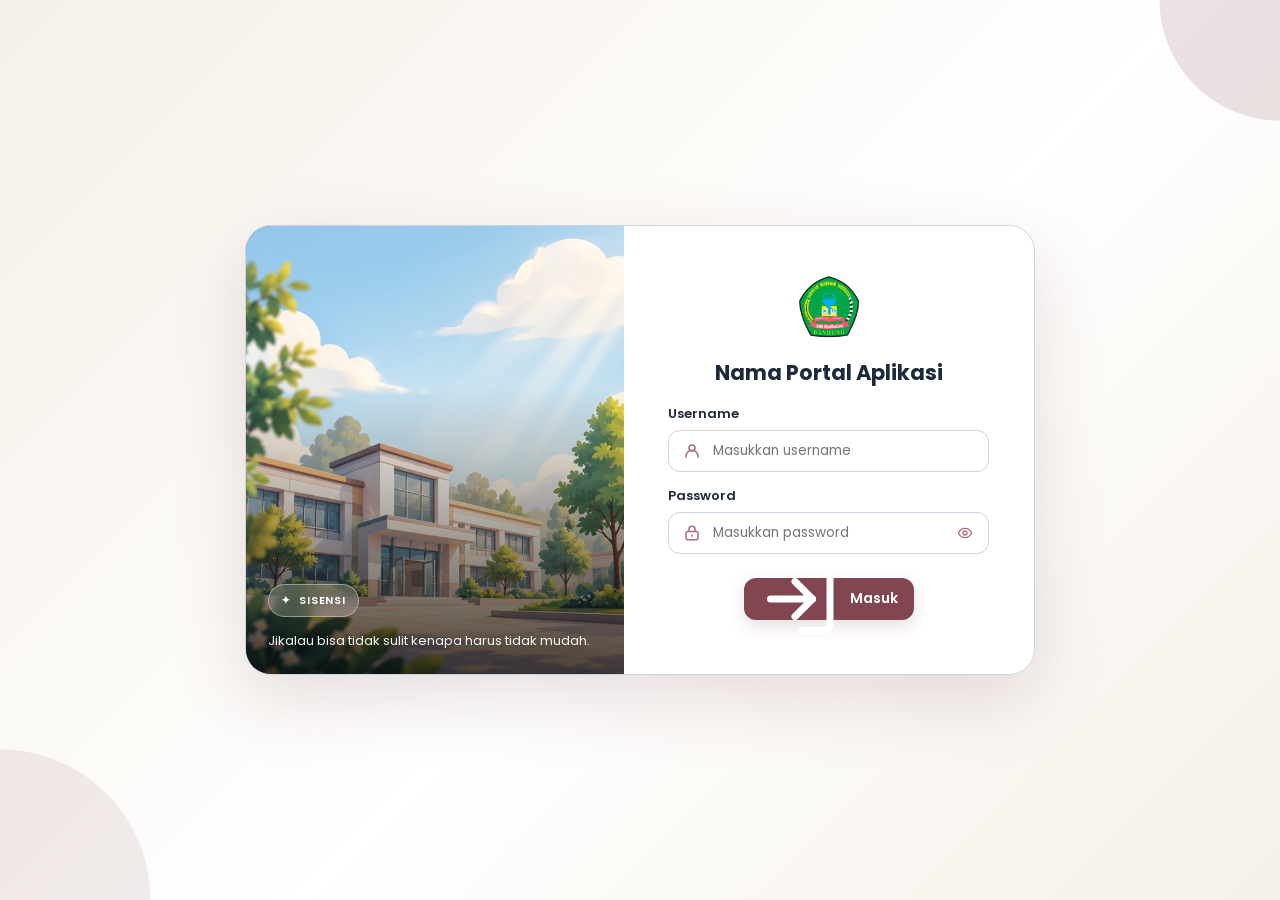
==== index.html @ f842b047 "Rapikan struktur root folder portal siswa" ====
<!DOCTYPE html>
<html lang="id">
<head>
  <meta charset="UTF-8">
  <meta name="viewport" content="width=device-width, initial-scale=1.0">
  <!-- TODO: Ganti judul portal sesuai aplikasi -->
  <title>Login - Nama Portal Aplikasi</title>

  <!-- ANTI-FLASH THEME SCRIPT (Sinkron otomatis dengan tema Portal Piket) -->
  <script>
    (function() {
      const savedTheme = localStorage.getItem("sisensi_active_theme") || "burgundy";
      document.documentElement.setAttribute("data-theme", savedTheme);
    })();
  </script>

  <!-- Fonts & Stylesheet -->
  <link rel="preconnect" href="https://fonts.googleapis.com">
  <link rel="preconnect" href="https://fonts.gstatic.com" crossorigin>
  <link href="https://fonts.googleapis.com/css2?family=Roboto:wght@400;500;700&family=Poppins:wght@400;500;600;700&display=swap" rel="stylesheet">
  <link rel="icon" type="image/png" href="./assets/logo_sekolah.png">
  <link rel="stylesheet" href="./css/style.css">
</head>
<body class="login-body">

  <!-- TOAST NOTIFIKASI (Identik dengan Portal Piket) -->
  <div id="appToast" role="alert" aria-live="assertive">
    <div class="toast-icon-bg" id="toastIconBg">✓</div>
    <div class="toast-content">
      <div class="toast-title" id="toastTitle">Notifikasi</div>
      <div class="toast-message" id="toastMessage">Pesan notifikasi...</div>
    </div>
    <button type="button" class="toast-close-btn" onclick="hideAppToast()">✕</button>
  </div>

  <!-- CARD UTAMA LOGIN -->
  <main class="container-login">
    <section class="login-visual" aria-label="Informasi sekolah">
      <div class="visual-copy">
        <div class="visual-eyebrow">
          <span aria-hidden="true">✦</span> SISENSI
        </div>
        <p>Jikalau bisa tidak sulit kenapa harus tidak mudah.</p>
      </div>
    </section>

    <section class="login-content" aria-labelledby="loginTitle">
      <header class="login-title-row" aria-labelledby="loginTitle">
        <img src="./assets/logo_sekolah.png" class="logo" alt="Logo sekolah">
        <div class="login-heading">
          <!-- TODO: Ganti judul header login -->
          <h2 id="loginTitle">Nama Portal Aplikasi</h2>
        </div>
      </header>

      <form class="login-form" id="loginForm" onsubmit="event.preventDefault(); login();">
        <div class="login-field">
          <label for="usernameInput">Username</label>
          <div class="login-input-wrap">
            <svg class="field-icon" viewBox="0 0 24 24" fill="none" stroke="currentColor" stroke-width="2" aria-hidden="true">
              <circle cx="12" cy="8" r="4"></circle>
              <path d="M4 21v-2a8 8 0 0 1 16 0v2"></path>
            </svg>
            <input type="text" id="usernameInput" class="login-input" placeholder="Masukkan username" autocomplete="username" required>
          </div>
        </div>

        <div class="login-field">
          <label for="passwordInput">Password</label>
          <div class="login-input-wrap">
            <svg class="field-icon" viewBox="0 0 24 24" fill="none" stroke="currentColor" stroke-width="2" aria-hidden="true">
              <rect x="4" y="10" width="16" height="11" rx="2"></rect>
              <path d="M8 10V7a4 4 0 0 1 8 0v3"></path>
              <path d="M12 14v3"></path>
            </svg>
            <input type="password" id="passwordInput" class="login-input" placeholder="Masukkan password" autocomplete="current-password" required>
            <button class="password-toggle" type="button" id="togglePassword" aria-label="Tampilkan password" title="Tampilkan password" aria-pressed="false">
              <svg id="passwordEyeIcon" viewBox="0 0 24 24" fill="none" stroke="currentColor" stroke-width="2" stroke-linecap="round" stroke-linejoin="round" aria-hidden="true">
                <path d="M2 12s3.5-7 10-7 10 7 10 7-3.5 7-10 7S2 12 2 12Z"></path>
                <circle cx="12" cy="12" r="3"></circle>
              </svg>
            </button>
          </div>
        </div>

        <button type="submit" class="login-btn">
          <svg viewBox="0 0 24 24" fill="none" stroke="currentColor" stroke-width="2" stroke-linecap="round" stroke-linejoin="round" aria-hidden="true">
            <path d="M10 17l5-5-5-5"></path>
            <path d="M15 12H3"></path>
            <path d="M12 3h6a2 2 0 0 1 2 2v14a2 2 0 0 1-2 2h-6"></path>
          </svg>
          Masuk
        </button>
      </form>

      <div class="error-msg" id="errorMsg" role="alert" aria-live="polite"></div>
    </section>
  </main>

  <!-- LOADING OVERLAY MODERN MINIMALIS (DOTS ENGINE) -->
  <div id="loadingOverlay">
    <div>
      <div class="dots">
        <span></span>
        <span></span>
        <span></span>
      </div>
      <div id="loadingText">Memuat...</div>
    </div>
  </div>

  <script src="./js/auth.js"></script>
</body>
</html>
---- css/style.css ----
/* ==========================================================================
   1. COLOR PALETTE ENGINE & CSS VARIABLES (SUPPORT ZERO-FLASH)
   ========================================================================== */
:root,
html[data-theme="burgundy"],
body[data-theme="burgundy"] {
  --theme-glow-rgb: 130, 70, 83;
  --theme-glow: rgba(var(--theme-glow-rgb), 0.18);
  --primary: #824653;
  --primary-hover: #6F3945;
  --primary-soft: #A66F7A;
  --bg-page: #F5F0E7;
  --text-dark: #1e293b;
  --border-light: #cbd5e1;
}

html[data-theme="green"],
body[data-theme="green"] {
  --theme-glow-rgb: 16, 185, 129;
  --primary: #059669;
  --primary-hover: #047857;
  --primary-soft: #34d399;
  --bg-page: #f0fdf4;
}

html[data-theme="blue"],
body[data-theme="blue"] {
  --theme-glow-rgb: 37, 99, 235;
  --primary: #2563eb;
  --primary-hover: #1d4ed8;
  --primary-soft: #60a5fa;
  --bg-page: #eff6ff;
}

html[data-theme="orange"],
body[data-theme="orange"] {
  --theme-glow-rgb: 234, 88, 12;
  --primary: #ea580c;
  --primary-hover: #c2410c;
  --primary-soft: #fb923c;
  --bg-page: #fff7ed;
}

html[data-theme="purple"],
body[data-theme="purple"] {
  --theme-glow-rgb: 147, 51, 234;
  --primary: #9333ea;
  --primary-hover: #7e22ce;
  --primary-soft: #c084fc;
  --bg-page: #faf5ff;
}

html[data-theme="gold"],
body[data-theme="gold"] {
  --theme-glow-rgb: 217, 119, 6;
  --primary: #d97706;
  --primary-hover: #b45309;
  --primary-soft: #fbbf24;
  --bg-page: #fffbeb;
}

html[data-theme="black"],
body[data-theme="black"] {
  --theme-glow-rgb: 30, 41, 59;
  --primary: #0f172a;
  --primary-hover: #1e293b;
  --primary-soft: #475569;
  --bg-page: #f8fafc;
}

html[data-theme="white"],
body[data-theme="white"] {
  --theme-glow-rgb: 100, 116, 139;
  --primary: #475569;
  --primary-hover: #334155;
  --primary-soft: #94a3b8;
  --bg-page: #f1f5f9;
}

/* Base resets */
html, body {
  height: 100%;
  margin: 0;
  padding: 0;
  font-family: 'Roboto', sans-serif;
  -webkit-text-size-adjust: 100%;
}

h2, h3 {
  color: var(--text-dark);
  font-weight: 600;
  margin-top: 0;
}

body.dashboard-body {
  background: var(--bg-page) !important;
  padding: 0 30px 20px !important;
  color: var(--text-dark);
  display: flex;
  flex-direction: column;
  align-items: center;
  min-height: 100vh;
  box-sizing: border-box;
  transition: background 0.3s ease;
}

main {
  flex: 1;
  width: 100%;
  max-width: 1400px;
  margin: 0 auto;
}

/* ==========================================================================
   2. TOP HEADER BANNER MODERN & CLEAN
   ========================================================================== */
#topHeaderBanner {
  width: 100%;
  max-width: 1400px;
  background: var(--primary) !important;
  border-radius: 0 0 16px 16px !important;
  padding: 14px 30px !important;
  display: flex !important;
  justify-content: space-between !important;
  align-items: center !important;
  box-shadow: 0 8px 20px var(--theme-glow) !important;
  border-top: none !important;
  border-bottom: 4px solid #ffffff !important;
  border-left: 4px solid #ffffff !important;
  border-right: 4px solid #ffffff !important;
  margin-top: 0 !important;
  margin-bottom: 20px !important;
  box-sizing: border-box;
  position: relative;
  z-index: 999;
  transition: background 0.3s ease, box-shadow 0.3s ease;
}

.header-brand-group {
  display: flex;
  align-items: center;
  gap: 16px;
}

.brand-logo-circle {
  width: 48px;
  height: 48px;
  border-radius: 50%;
  background: #ffffff;
  display: flex;
  align-items: center;
  justify-content: center;
  box-shadow: 0 2px 8px rgba(0, 0, 0, 0.12);
  flex-shrink: 0;
  overflow: hidden;
}

.header-logo-img {
  width: 40px;
  height: 40px;
  object-fit: contain;
  opacity: 0;
  transition: opacity 0.3s ease;
}

.header-logo-img.is-loaded {
  opacity: 1 !important;
}

.brand-text-stack {
  display: flex;
  flex-direction: column;
  gap: 2px;
}

.brand-main-title {
  margin: 0 !important;
  font-size: 17px !important;
  font-weight: 700 !important;
  color: #ffffff !important;
  line-height: 1.2;
}

.brand-sub-title {
  font-size: 12.5px !important;
  font-weight: 500 !important;
  color: rgba(255, 255, 255, 0.8) !important;
  line-height: 1.2;
}

.header-user-controls {
  display: flex;
  align-items: center;
  gap: 12px;
}

.header-icon-btn {
  width: 40px !important;
  height: 40px !important;
  padding: 0 !important;
  border-radius: 50% !important;
  background: #ffffff !important;
  border: none !important;
  cursor: pointer;
  display: inline-flex !important;
  align-items: center !important;
  justify-content: center !important;
  box-shadow: 0 2px 8px rgba(0, 0, 0, 0.1) !important;
  color: var(--primary) !important;
  transition: transform 0.2s cubic-bezier(0.175, 0.885, 0.32, 1.275), background 0.2s ease !important;
  flex-shrink: 0;
}

.header-icon-btn:hover {
  transform: scale(1.08) translateZ(0) !important;
  background: #ffffff !important;
}

.header-icon-btn svg {
  width: 20px;
  height: 20px;
  display: block;
  flex-shrink: 0;
  pointer-events: none;
}

/* ==========================================================================
   3. THEME POPOVER & PROFILE DROPDOWN
   ========================================================================== */
.theme-picker-wrapper,
.user-profile-wrapper {
  position: relative;
}

.theme-popover,
.profile-popover {
  position: absolute;
  top: calc(100% + 10px);
  right: 0;
  background: #ffffff;
  border-radius: 14px;
  box-shadow: 0 10px 30px rgba(0, 0, 0, 0.15);
  border: 1px solid var(--border-light);
  padding: 14px;
  display: none;
  z-index: 1000;
  box-sizing: border-box;
  animation: popoverFadeIn 0.2s ease;
}

@keyframes popoverFadeIn {
  from { opacity: 0; transform: translateY(-6px); }
  to { opacity: 1; transform: translateY(0); }
}

.theme-popover.is-open,
.profile-popover.is-open {
  display: block;
}

.theme-popover-header {
  font-size: 12px;
  font-weight: 700;
  color: var(--text-dark);
  margin-bottom: 10px;
  text-align: center;
}

.theme-color-grid {
  display: grid;
  grid-template-columns: repeat(4, 1fr);
  gap: 10px;
  width: 150px;
}

.color-swatch {
  width: 28px !important;
  height: 28px !important;
  border-radius: 50% !important;
  border: 2px solid #ffffff !important;
  cursor: pointer;
  box-shadow: 0 2px 5px rgba(0, 0, 0, 0.15);
  transition: transform 0.2s ease, box-shadow 0.2s ease;
  padding: 0 !important;
}

.color-swatch:hover { transform: scale(1.15) !important; }
.color-swatch.active { box-shadow: 0 0 0 2.5px var(--primary) !important; }

.burgundyswatch { background: #824653 !important; }
.greenswatch { background: #059669 !important; }
.blueswatch { background: #2563eb !important; }
.orangeswatch { background: #ea580c !important; }
.purpleswatch { background: #9333ea !important; }
.goldswatch { background: #d97706 !important; }
.blackswatch { background: #0f172a !important; }
.whiteswatch { background: #94a3b8 !important; }

.profile-popover {
  width: 240px;
  padding: 14px;
}

.profile-popover-header {
  display: flex;
  align-items: center;
  justify-content: space-between;
  gap: 12px;
}

.profile-info-text {
  display: flex;
  flex-direction: column;
  gap: 2px;
  min-width: 0;
  flex: 1;
}

.profile-name {
  font-size: 13.5px;
  font-weight: 700;
  color: var(--text-dark);
  white-space: nowrap;
  overflow: hidden;
  text-overflow: ellipsis;
  line-height: 1.2;
}

.profile-role {
  font-size: 11.5px;
  font-weight: 500;
  color: var(--primary-soft);
  white-space: nowrap;
  overflow: hidden;
  text-overflow: ellipsis;
  line-height: 1.2;
}

.profile-action-btn.btn-logout {
  width: 36px !important;
  height: 36px !important;
  min-width: 36px !important;
  padding: 0 !important;
  border-radius: 10px !important;
  background: #fef2f2 !important;
  color: #dc2626 !important;
  border: 1px solid #fecaca !important;
  cursor: pointer;
  display: inline-flex !important;
  align-items: center !important;
  justify-content: center !important;
  flex-shrink: 0;
  transition: all 0.2s ease !important;
}

.profile-action-btn.btn-logout:hover {
  background: #dc2626 !important;
  color: #ffffff !important;
  border-color: #dc2626 !important;
  transform: scale(1.05) !important;
}

.profile-action-btn.btn-logout svg {
  width: 17px;
  height: 17px;
  stroke: currentColor;
}

.profile-popover-divider {
  height: 1px;
  background: #e2e8f0;
  margin: 12px 0 10px;
}

.profile-clear-cache-item {
  width: 100% !important;
  height: 36px !important;
  padding: 0 12px !important;
  border-radius: 9px !important;
  background: #fffbeb !important;
  color: #d97706 !important;
  border: 1px solid #fde68a !important;
  font-size: 12px !important;
  font-weight: 600 !important;
  cursor: pointer;
  display: flex !important;
  align-items: center !important;
  justify-content: flex-start !important;
  gap: 8px !important;
  transition: all 0.2s ease !important;
}

.profile-clear-cache-item:hover {
  background: #d97706 !important;
  color: #ffffff !important;
  border-color: #d97706 !important;
}

.profile-clear-cache-item svg.warning-icon {
  width: 15px;
  height: 15px;
  stroke: currentColor;
  flex-shrink: 0;
}

/* ==========================================================================
   4. FORM INPUTS, CARDS & BUTTONS
   ========================================================================== */
.card {
  background: #ffffff;
  border-radius: 14px;
  padding: 24px;
  border: 1px solid var(--border-light);
  box-shadow: 0 8px 24px var(--theme-glow);
  margin-bottom: 20px;
}

select, input[type="date"], input[type="text"] {
  padding: 0 14px;
  height: 38px;
  border-radius: 12px;
  border: 1px solid var(--border-light);
  font-size: 13px;
  font-family: 'Roboto', sans-serif;
  background: #ffffff;
  color: var(--text-dark);
  outline: none;
  box-sizing: border-box;
  transition: all 0.2s ease;
}

select:focus, input[type="date"]:focus, input[type="text"]:focus {
  border-color: var(--primary);
  box-shadow: 0 0 0 2px var(--theme-glow);
}

button {
  background-color: var(--primary);
  color: #ffffff !important;
  padding: 8px 16px;
  border-radius: 8px;
  border: none;
  cursor: pointer;
  font-size: 13px;
  font-weight: 500;
  font-family: 'Roboto', sans-serif;
  display: inline-flex;
  align-items: center;
  justify-content: center;
  gap: 6px;
  height: 38px;
  box-sizing: border-box;
  transition: background-color 0.2s ease, transform 0.2s ease;
}

button:hover:not(:disabled) {
  background-color: var(--primary-hover);
  transform: translateY(-1px);
}

button:disabled {
  opacity: 0.5;
  cursor: not-allowed;
}

.btn-cancel { background: #475569 !important; }
.btn-confirm { background: #0f766e !important; }
.btn-slate { background: #64748b !important; }
.btn-danger { background: #ef4444 !important; }
.text-danger { color: #ef4444 !important; }
.text-center-cell { text-align: center !important; }

/* ==========================================================================
   5. FILTERS & COUNTER BOX
   ========================================================================== */
.filter-wrapper {
  display: grid;
  grid-template-columns: minmax(0, 1fr) auto;
  align-items: center;
  gap: 14px;
  width: 100%;
  box-sizing: border-box;
  margin-bottom: 20px;
  padding: 12px 14px;
  background: #f1f5f9;
  border: 1px solid var(--border-light);
  border-radius: 14px;
}

.filter-group {
  display: grid;
  grid-template-columns: 180px 240px;
  align-items: end;
  gap: 10px;
  width: max-content;
  max-width: 100%;
  min-width: 0;
}

.filter-item {
  display: flex;
  flex-direction: column;
  gap: 5px;
  min-width: 0;
  font-size: 11.5px;
  font-weight: 600;
  color: var(--primary);
}

.filter-item .custom-dropdown,
.filter-item .filter-input-text {
  width: 100% !important;
  min-width: 0 !important;
}

.statistik-wrapper {
  display: flex;
  align-items: stretch;
  justify-content: flex-end;
  gap: 6px;
}

.stat-box-wrapper {
  position: relative;
  display: flex;
  flex: 0 0 84px;
  width: 84px;
}

.jumlah-data-box {
  display: flex;
  flex-direction: column;
  align-items: center;
  justify-content: center;
  width: 100%;
  min-height: 76px;
  box-sizing: border-box;
  padding: 6px 4px;
  background: #ffffff;
  border: 1px solid var(--border-light);
  border-radius: 10px;
  text-align: center;
}

.jumlah-data-box label {
  display: flex;
  align-items: center;
  justify-content: center;
  min-height: 22px;
  margin-bottom: 3px;
  font-size: 9.5px;
  line-height: 1.15;
  font-weight: 700;
  color: var(--primary);
}

.jumlah-data-box span {
  font-size: 16.5px;
  line-height: 1.2;
  font-weight: 800;
  color: var(--primary-soft);
}

/* ==========================================================================
   6. TABLE, STATUS CHIPS & PAGINATION
   ========================================================================== */
.table-header {
  display: flex;
  justify-content: space-between;
  align-items: center;
  margin-bottom: 16px;
  flex-wrap: wrap;
  gap: 10px;
}

.left-action {
  display: flex;
  gap: 8px;
  flex-wrap: wrap;
  align-items: center;
}

.table-responsive {
  width: 100%;
  border: 1px solid var(--border-light);
  border-radius: 12px;
  margin-top: 15px;
  background: #ffffff;
  overflow: visible !important;
  box-sizing: border-box;
}

table {
  width: 100%;
  border-collapse: separate;
  border-spacing: 0;
  font-size: 13px;
}

th {
  background: #f1f5f9 !important;
  color: #334155 !important;
  font-size: 12px;
  font-weight: 600;
  padding: 12px 10px;
  border-bottom: 2px solid var(--border-light) !important;
}

th:first-child { border-top-left-radius: 11px; }
th:last-child { border-top-right-radius: 11px; }

#tbodyData td {
  height: 48px !important;
  padding: 6px 10px !important;
  border-bottom: 1px solid #e2e8f0 !important;
  text-align: center;
  vertical-align: middle;
  font-size: 13px !important;
  font-weight: 500 !important;
  color: var(--text-dark) !important;
  box-sizing: border-box !important;
}

tr:nth-child(even) td { background-color: #f8fafc; }
#tbodyData tr:last-child td:first-child { border-bottom-left-radius: 11px; }
#tbodyData tr:last-child td:last-child { border-bottom-right-radius: 11px; }

.status-badge-btn {
  display: inline-flex;
  align-items: center;
  justify-content: center;
  gap: 6px;
  height: 30px;
  white-space: nowrap;
  padding: 0 12px;
  border-radius: 10px;
  font-size: 12px;
  font-weight: 600;
}

.status-hadir { background: #dcfce7; color: #15803d; border: 1px solid #bbf7d0; }
.status-terlambat { background: #fef9c3; color: #854d0e; border: 1px solid #fef08a; }
.status-alpa { background: #fecaca; color: #991b1b; border: 1px solid #fca5a5; }
.status-sakit { background: #e0f2fe; color: #0369a1; border: 1px solid #bae6fd; }
.status-izin { background: #f1f5f9; color: #475569; border: 1px solid #cbd5e1; }

.table-footer {
  display: flex;
  justify-content: center;
  align-items: center;
  width: 100%;
  padding: 16px 0 0;
  background: #ffffff;
}

#pagination {
  display: flex;
  justify-content: center;
  align-items: center;
  flex-wrap: wrap;
  gap: 4px;
}

#pagination button {
  background: #f1f5f9 !important;
  color: #334155 !important;
  border: 1px solid var(--border-light) !important;
  margin: 2px;
  padding: 6px 12px !important;
  border-radius: 8px !important;
  font-size: 13px !important;
  height: auto !important;
}

#pagination button.active {
  background: var(--primary) !important;
  color: #ffffff !important;
  font-weight: 600 !important;
}

/* ==========================================================================
   7. CUSTOM DROPDOWN & SEARCH CLEAR
   ========================================================================== */
.custom-dropdown {
  position: relative;
  width: 100%;
  min-width: 160px;
  height: 38px;
  border-radius: 12px;
  box-sizing: border-box;
  user-select: none;
  cursor: pointer;
  display: inline-flex;
  align-items: center;
  background: #ffffff;
  border: 1px solid var(--border-light);
}

.dropdown-selected {
  width: 100%;
  height: 100%;
  display: flex;
  align-items: center;
  justify-content: space-between;
  padding: 0 14px;
  border-radius: 12px;
  box-sizing: border-box;
  font-size: 13px;
  font-weight: 500;
  color: var(--text-dark);
}

.dropdown-selected svg {
  transition: transform 0.2s cubic-bezier(0.4, 0, 0.2, 1);
  flex-shrink: 0;
}

.custom-dropdown.open .dropdown-selected svg {
  transform: rotate(180deg);
}

.dropdown-menu {
  position: absolute;
  top: calc(100% + 4px);
  left: 0;
  width: 100%;
  max-height: 200px;
  background: #ffffff;
  border: 1px solid var(--border-light);
  border-radius: 12px;
  box-shadow: 0 8px 22px rgba(0, 0, 0, 0.14);
  display: none;
  z-index: 99999;
  overflow: hidden;
}

.custom-dropdown.open .dropdown-menu { display: block; }

.dropdown-menu-inner {
  width: 100%;
  max-height: 198px;
  overflow-y: auto;
  padding: 5px 0;
}

.dropdown-item {
  padding: 9px 14px;
  text-align: left;
  font-size: 12.5px;
  color: var(--text-dark);
  cursor: pointer;
}

.dropdown-item:hover {
  background: #f1f5f9;
  color: var(--primary);
}

.search-input-wrapper {
  position: relative;
  display: flex;
  align-items: center;
  width: 100%;
}

.search-input-wrapper .filter-input-text {
  padding-right: 32px !important;
}

.search-clear-btn {
  position: absolute !important;
  right: 8px !important;
  top: 50% !important;
  transform: translateY(-50%) !important;
  width: 20px !important;
  height: 20px !important;
  min-width: 20px !important;
  padding: 0 !important;
  border-radius: 50% !important;
  background: #e2e8f0 !important;
  color: #475569 !important;
  font-size: 11px !important;
  font-weight: 700 !important;
}

.search-clear-btn[hidden] { display: none !important; }
.search-clear-btn:hover {
  background: var(--primary) !important;
  color: #ffffff !important;
  transform: translateY(-50%) !important;
}

/* ==========================================================================
   8. SYNC STATUS PANEL, MODALS, LOADING DOTS & TOAST
   ========================================================================== */
.sync-status-panel {
  display: inline-flex;
  flex-direction: column;
  align-items: center;
  justify-content: center;
  gap: 2px;
  min-width: 210px;
  height: 54px;
  padding: 6px 16px;
  border: 1px solid #bbf7d0;
  border-radius: 12px;
  background: #f0fdf4;
  color: #166534;
  font-size: 12px;
}

.sync-status-main {
  display: flex;
  align-items: center;
  justify-content: center;
  gap: 7px;
  font-size: 13px;
  font-weight: 700;
}

#syncStatusIcon {
  display: inline-flex;
  align-items: center;
  justify-content: center;
}

#syncStatusIcon svg { width: 18px; height: 18px; }

.sync-status-panel[data-state="offline"],
.sync-status-panel[data-state="error"] {
  border-color: #fecaca !important;
  background: #fef2f2 !important;
  color: #b91c1c !important;
}

.sync-status-detail {
  color: #64748b;
  font-size: 11px;
}

.modal-overlay {
  position: fixed;
  inset: 0;
  background: rgba(15, 23, 42, 0.4);
  display: flex;
  align-items: center;
  justify-content: center;
  z-index: 1050 !important;
  opacity: 0;
  pointer-events: none;
  transition: opacity 0.25s ease;
}

.modal-overlay.active {
  opacity: 1;
  pointer-events: auto;
}

.modal-box {
  background: #ffffff;
  padding: 20px;
  border-radius: 14px;
  width: 320px;
  text-align: center;
}

.modal-actions {
  margin-top: 15px;
  display: flex;
  gap: 10px;
  justify-content: center;
}

.rekap-modal-box {
  width: 440px !important;
  max-width: calc(100vw - 32px);
  padding: 22px 24px !important;
  border-radius: 16px !important;
  text-align: left !important;
}

.rekap-modal-header {
  display: flex;
  align-items: flex-start;
  gap: 14px;
  margin-bottom: 16px;
}

.rekap-icon-badge.is-error {
  width: 42px;
  height: 42px;
  border-radius: 12px;
  display: flex;
  align-items: center;
  justify-content: center;
  flex-shrink: 0;
  background: #fee2e2;
  color: #dc2626;
  border: 1px solid #fecaca;
}

.rekap-modal-title { margin: 0 !important; font-size: 16px !important; font-weight: 700 !important; }
.rekap-modal-subtitle { margin: 0; font-size: 12.5px; color: #64748b; }

.rekap-error-alert {
  padding: 12px 14px;
  background: #fef2f2;
  border: 1px solid #fecaca;
  border-left: 4px solid #ef4444;
  border-radius: 10px;
  margin-bottom: 18px;
}

.rekap-error-alert p {
  margin: 0;
  font-size: 13px;
  font-weight: 500;
  color: #991b1b;
}

.rekap-modal-footer {
  display: flex;
  justify-content: flex-end;
  gap: 8px;
  padding-top: 14px;
  border-top: 1px solid #f1f5f9;
}

/* LOADING OVERLAY DOTS ENGINE */
#loadingOverlay {
  display: none;
  position: fixed;
  inset: 0;
  background: rgba(15, 23, 42, 0.35);
  backdrop-filter: blur(3px);
  z-index: 99999 !important;
  justify-content: center;
  align-items: center;
}

#loadingOverlay.active { display: flex !important; }

#loadingOverlay > div {
  background: #ffffff;
  padding: 22px 30px;
  border-radius: 16px;
  text-align: center;
  border: 1px solid #e2e8f0;
  box-shadow: 0 12px 32px rgba(0, 0, 0, 0.12);
  display: flex;
  flex-direction: column;
  align-items: center;
  gap: 10px;
}

.dots {
  display: flex;
  align-items: center;
  justify-content: center;
  gap: 8px;
  height: 16px;
}

.dots span {
  width: 9px;
  height: 9px;
  background-color: var(--primary);
  border-radius: 50%;
  display: inline-block;
  animation: geminiPulse 1.4s cubic-bezier(0.4, 0, 0.2, 1) infinite;
}

.dots span:nth-child(1) { animation-delay: 0s; }
.dots span:nth-child(2) { animation-delay: 0.2s; }
.dots span:nth-child(3) { animation-delay: 0.4s; }

@keyframes geminiPulse {
  0%, 100% { transform: scale(0.65); opacity: 0.35; }
  50% { transform: scale(1.15); opacity: 1; box-shadow: 0 0 8px var(--theme-glow); }
}

#loadingText {
  margin: 0;
  font-weight: 500;
  color: #334155;
  font-size: 13px;
}

/* TOAST */
#appToast {
  position: fixed;
  top: 20px;
  right: 20px;
  z-index: 30000;
  display: flex;
  align-items: center;
  gap: 12px;
  min-width: 300px;
  max-width: 380px;
  padding: 12px 16px;
  background: #ffffff;
  border-radius: 12px;
  box-shadow: 0 10px 25px rgba(0, 0, 0, 0.12);
  border-left: 6px solid #22c55e;
  transform: translateX(120%);
  opacity: 0;
  pointer-events: none;
  transition: all 0.35s cubic-bezier(0.68, -0.55, 0.265, 1.55);
}

#appToast.is-visible { transform: translateX(0); opacity: 1; pointer-events: auto; }
#appToast[data-type="success"] { border-left-color: #22c55e; }
#appToast[data-type="error"] { border-left-color: #ef4444; }
#appToast[data-type="info"] { border-left-color: #3b82f6; }

.toast-icon-bg {
  width: 30px;
  height: 30px;
  border-radius: 50%;
  display: flex;
  align-items: center;
  justify-content: center;
  font-size: 14px;
  color: #fff;
  flex-shrink: 0;
}

#appToast[data-type="success"] .toast-icon-bg { background: #22c55e; }
#appToast[data-type="error"] .toast-icon-bg { background: #ef4444; }
#appToast[data-type="info"] .toast-icon-bg { background: #3b82f6; }

.toast-content { flex: 1; display: flex; flex-direction: column; gap: 2px; }
.toast-title { font-size: 13px; font-weight: 700; color: var(--text-dark); }
.toast-message { font-size: 12px; font-weight: 500; color: #64748b; }

.toast-close-btn {
  background: transparent !important;
  border: none !important;
  color: #94a3b8 !important;
  font-size: 15px !important;
  padding: 0 !important;
  height: auto !important;
}

/* ==========================================================================
   9. LOGIN PAGE STYLES
   ========================================================================== */
body.login-body {
  margin: 0;
  min-height: 100vh;
  padding: 28px;
  box-sizing: border-box;
  display: flex;
  align-items: center;
  justify-content: center;
  font-family: 'Poppins', sans-serif;
  color: var(--text-dark);
  position: relative;
  overflow-x: hidden;
  background:
    radial-gradient(circle at 100% 0%, rgba(var(--theme-glow-rgb), .16) 0 120px, transparent 121px),
    radial-gradient(circle at 0% 100%, rgba(var(--theme-glow-rgb), .10) 0 150px, transparent 151px),
    linear-gradient(135deg, var(--bg-page) 0%, #ffffff 55%, var(--bg-page) 100%) !important;
}

body.login-body * { box-sizing: border-box; }

body.login-body > .container-login {
  position: relative;
  z-index: 1;
  width: min(790px, calc(100vw - 40px)) !important;
  max-width: 790px !important;
  min-height: 425px;
  display: grid;
  grid-template-columns: minmax(0, .92fr) minmax(0, 1fr);
  overflow: hidden;
  border: 1px solid var(--border-light);
  border-radius: 26px;
  background: rgba(255, 255, 255, 0.97);
  box-shadow: 0 24px 70px var(--theme-glow);
}

.login-visual {
  position: relative;
  min-height: 425px;
  overflow: hidden;
  background: var(--primary);
  display: flex;
  align-items: flex-end;
  padding: 22px;
  isolation: isolate;
}

.login-visual::before {
  content: "";
  position: absolute;
  inset: 0;
  background: url("../assets/login-illustration.png") center center / cover no-repeat;
  z-index: -2;
}

.login-visual::after {
  content: "";
  position: absolute;
  inset: 0;
  background: linear-gradient(180deg, rgba(0, 0, 0, 0) 36%, rgba(0, 0, 0, 0.7) 100%);
  z-index: -1;
}

.visual-copy { color: #fff; text-shadow: 0 2px 12px rgba(0, 0, 0, 0.3); }
.visual-eyebrow {
  display: inline-flex;
  align-items: center;
  gap: 8px;
  margin-bottom: 12px;
  padding: 7px 12px;
  border: 1px solid rgba(255, 255, 255, .38);
  border-radius: 999px;
  background: rgba(255, 255, 255, .18);
  backdrop-filter: blur(8px);
  font-size: 11px;
  font-weight: 600;
  letter-spacing: .08em;
  text-transform: uppercase;
}
.visual-copy p { max-width: 330px; margin: 0; font-size: 13px; line-height: 1.8; color: rgba(255, 255, 255, .94); }

.login-content {
  display: flex;
  flex-direction: column;
  justify-content: center;
  padding: clamp(28px, 3.5vw, 46px);
}

.login-title-row {
  display: flex;
  flex-direction: column;
  align-items: center;
  margin-bottom: 16px;
  gap: 10px;
}

.container-login .logo { max-height: 76px; object-fit: contain; }
.login-heading { text-align: center; }
.login-heading h2 { margin: 0; color: var(--text-dark); font-size: 21px; font-weight: 700; }

.login-form { display: flex; flex-direction: column; gap: 14px; }
.login-field label { display: block; margin: 0 0 6px; color: var(--text-dark); font-size: 13px; font-weight: 600; }
.login-input-wrap { position: relative; }
.login-input-wrap .field-icon {
  position: absolute; left: 15px; top: 50%; transform: translateY(-50%);
  width: 18px; height: 18px; color: var(--primary-soft); pointer-events: none;
}

.container-login .login-input {
  width: 100%; height: 42px; padding: 0 40px 0 44px;
  border: 1.5px solid var(--border-light); border-radius: 12px; outline: none;
  background: #ffffff; color: var(--text-dark); font: 400 13.5px 'Poppins', sans-serif;
}

.container-login .login-input:focus {
  border-color: var(--primary);
  box-shadow: 0 0 0 4px var(--theme-glow);
}

.password-toggle {
  position: absolute !important; right: 10px !important; top: 50% !important;
  transform: translateY(-50%) !important; width: 28px !important; height: 28px !important;
  padding: 0 !important; border-radius: 6px !important;
  background: transparent !important; color: var(--primary-soft) !important;
}

.password-toggle svg { width: 16px !important; height: 16px !important; }
.password-toggle:hover { background: var(--bg-page) !important; color: var(--primary) !important; }

.container-login .login-btn {
  width: 100%; max-width: 170px; margin: 10px auto 0; height: 42px;
  border-radius: 12px; background: var(--primary) !important;
  font: 600 14px 'Poppins', sans-serif; box-shadow: 0 6px 16px var(--theme-glow);
}

.container-login .error-msg {
  margin-top: 10px; color: #ef4444; font-size: 12px; text-align: center; font-weight: 500;
}

@media (max-width: 820px) {
  body.dashboard-body { padding: 0 14px 20px !important; }
  .filter-wrapper { grid-template-columns: 1fr; }
  .filter-group { grid-template-columns: 1fr; width: 100%; }
  body.login-body > .container-login { grid-template-columns: 1fr !important; max-width: 560px !important; }
  .login-visual { min-height: 210px; }
}
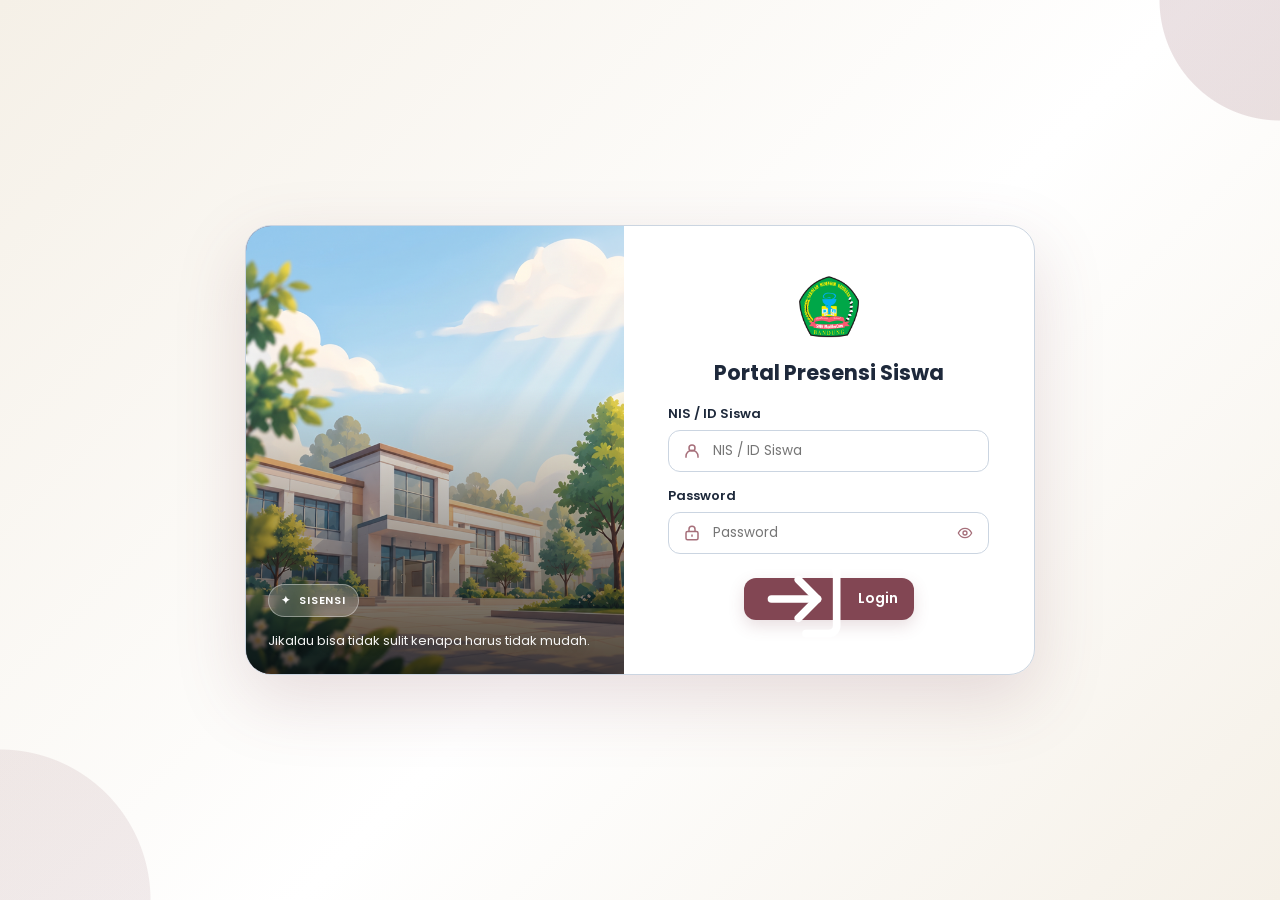
==== commit f0a5041f: "Migrasi login portal siswa ke Vercel" ====
--- a/index.html
+++ b/index.html
@@ -3,10 +3,9 @@
 <head>
   <meta charset="UTF-8">
   <meta name="viewport" content="width=device-width, initial-scale=1.0">
-  <!-- TODO: Ganti judul portal sesuai aplikasi -->
-  <title>Login - Nama Portal Aplikasi</title>
+  <title>Login Presensi Siswa | SMK MedikaCom</title>
 
-  <!-- ANTI-FLASH THEME SCRIPT (Sinkron otomatis dengan tema Portal Piket) -->
+  <!-- ANTI-FLASH THEME SCRIPT -->
   <script>
     (function() {
       const savedTheme = localStorage.getItem("sisensi_active_theme") || "burgundy";
@@ -14,16 +13,15 @@
     })();
   </script>
 
-  <!-- Fonts & Stylesheet -->
   <link rel="preconnect" href="https://fonts.googleapis.com">
   <link rel="preconnect" href="https://fonts.gstatic.com" crossorigin>
   <link href="https://fonts.googleapis.com/css2?family=Roboto:wght@400;500;700&family=Poppins:wght@400;500;600;700&display=swap" rel="stylesheet">
-  <link rel="icon" type="image/png" href="./assets/logo_sekolah.png">
+  <link id="appFavicon" rel="icon" type="image/png" href="./assets/logo_sekolah.png">
   <link rel="stylesheet" href="./css/style.css">
 </head>
 <body class="login-body">
 
-  <!-- TOAST NOTIFIKASI (Identik dengan Portal Piket) -->
+  <!-- TOAST NOTIFIKASI -->
   <div id="appToast" role="alert" aria-live="assertive">
     <div class="toast-icon-bg" id="toastIconBg">✓</div>
     <div class="toast-content">
@@ -46,34 +44,33 @@
 
     <section class="login-content" aria-labelledby="loginTitle">
       <header class="login-title-row" aria-labelledby="loginTitle">
-        <img src="./assets/logo_sekolah.png" class="logo" alt="Logo sekolah">
+        <img id="loginLogo" src="./assets/logo_sekolah.png" class="logo" alt="Logo SMK MedikaCom">
         <div class="login-heading">
-          <!-- TODO: Ganti judul header login -->
-          <h2 id="loginTitle">Nama Portal Aplikasi</h2>
+          <h2 id="loginTitle">Portal Presensi Siswa</h2>
         </div>
       </header>
 
       <form class="login-form" id="loginForm" onsubmit="event.preventDefault(); login();">
         <div class="login-field">
-          <label for="usernameInput">Username</label>
+          <label for="idSiswa">NIS / ID Siswa</label>
           <div class="login-input-wrap">
             <svg class="field-icon" viewBox="0 0 24 24" fill="none" stroke="currentColor" stroke-width="2" aria-hidden="true">
               <circle cx="12" cy="8" r="4"></circle>
               <path d="M4 21v-2a8 8 0 0 1 16 0v2"></path>
             </svg>
-            <input type="text" id="usernameInput" class="login-input" placeholder="Masukkan username" autocomplete="username" required>
+            <input type="text" id="idSiswa" class="login-input" placeholder="NIS / ID Siswa" autocomplete="off" required>
           </div>
         </div>
 
         <div class="login-field">
-          <label for="passwordInput">Password</label>
+          <label for="kodeAkses">Password</label>
           <div class="login-input-wrap">
             <svg class="field-icon" viewBox="0 0 24 24" fill="none" stroke="currentColor" stroke-width="2" aria-hidden="true">
               <rect x="4" y="10" width="16" height="11" rx="2"></rect>
               <path d="M8 10V7a4 4 0 0 1 8 0v3"></path>
               <path d="M12 14v3"></path>
             </svg>
-            <input type="password" id="passwordInput" class="login-input" placeholder="Masukkan password" autocomplete="current-password" required>
+            <input type="password" id="kodeAkses" class="login-input" placeholder="Password" autocomplete="current-password" required>
             <button class="password-toggle" type="button" id="togglePassword" aria-label="Tampilkan password" title="Tampilkan password" aria-pressed="false">
               <svg id="passwordEyeIcon" viewBox="0 0 24 24" fill="none" stroke="currentColor" stroke-width="2" stroke-linecap="round" stroke-linejoin="round" aria-hidden="true">
                 <path d="M2 12s3.5-7 10-7 10 7 10 7-3.5 7-10 7S2 12 2 12Z"></path>
@@ -89,7 +86,7 @@
             <path d="M15 12H3"></path>
             <path d="M12 3h6a2 2 0 0 1 2 2v14a2 2 0 0 1-2 2h-6"></path>
           </svg>
-          Masuk
+          Login
         </button>
       </form>
 
@@ -105,7 +102,7 @@
         <span></span>
         <span></span>
       </div>
-      <div id="loadingText">Memuat...</div>
+      <div id="loadingText">Memproses...</div>
     </div>
   </div>
 
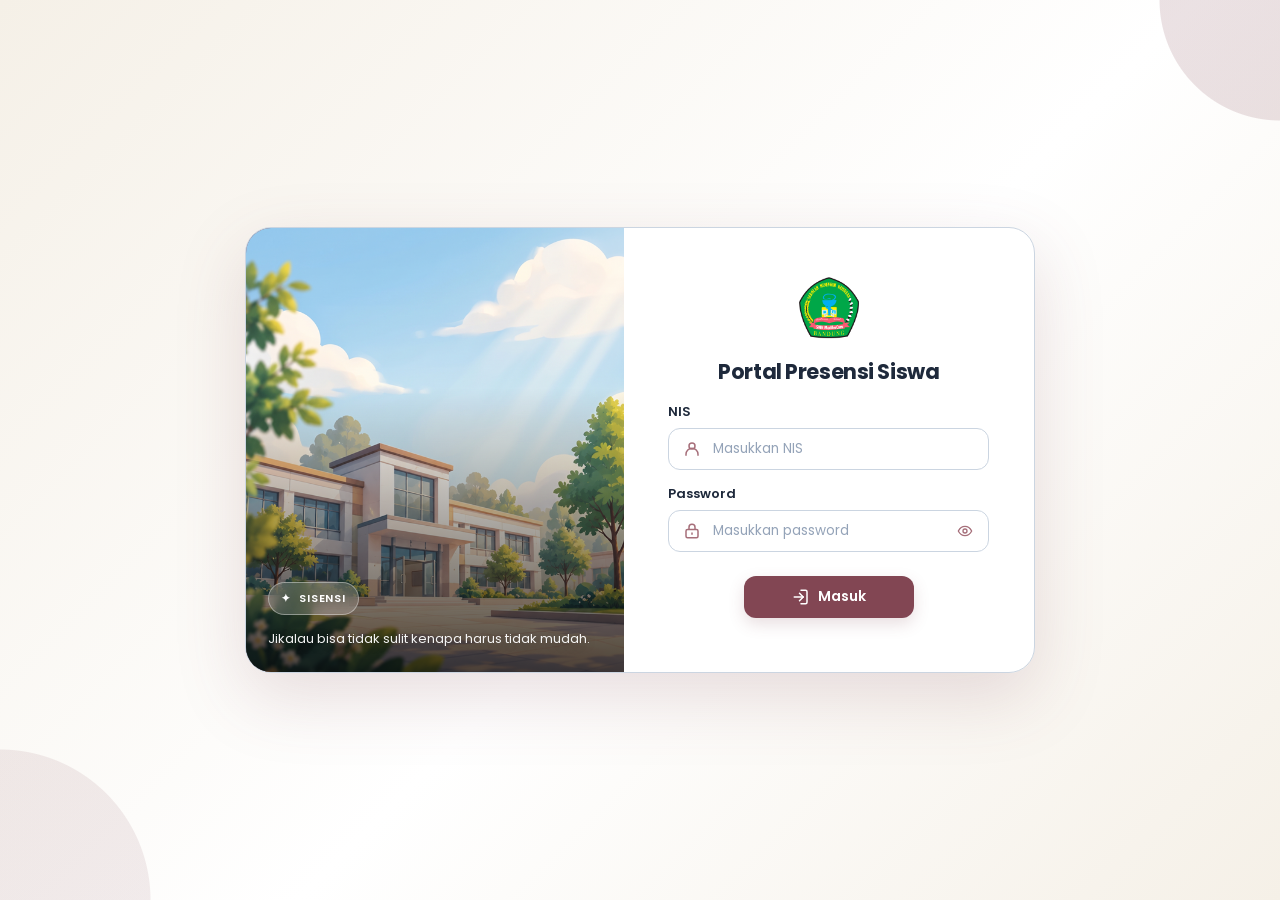
==== commit 63499402: "Update" ====
--- a/index.html
+++ b/index.html
@@ -3,9 +3,9 @@
 <head>
   <meta charset="UTF-8">
   <meta name="viewport" content="width=device-width, initial-scale=1.0">
-  <title>Login Presensi Siswa | SMK MedikaCom</title>
+  <title>Login | Presensi Siswa</title>
 
-  <!-- ANTI-FLASH THEME SCRIPT -->
+  <!-- 💡 ANTI-FLASH THEME SCRIPT (Zero Delay Theme Switching) -->
   <script>
     (function() {
       const savedTheme = localStorage.getItem("sisensi_active_theme") || "burgundy";
@@ -13,6 +13,7 @@
     })();
   </script>
 
+  <!-- Fonts & Stylesheet -->
   <link rel="preconnect" href="https://fonts.googleapis.com">
   <link rel="preconnect" href="https://fonts.gstatic.com" crossorigin>
   <link href="https://fonts.googleapis.com/css2?family=Roboto:wght@400;500;700&family=Poppins:wght@400;500;600;700&display=swap" rel="stylesheet">
@@ -20,18 +21,6 @@
   <link rel="stylesheet" href="./css/style.css">
 </head>
 <body class="login-body">
-
-  <!-- TOAST NOTIFIKASI -->
-  <div id="appToast" role="alert" aria-live="assertive">
-    <div class="toast-icon-bg" id="toastIconBg">✓</div>
-    <div class="toast-content">
-      <div class="toast-title" id="toastTitle">Notifikasi</div>
-      <div class="toast-message" id="toastMessage">Pesan notifikasi...</div>
-    </div>
-    <button type="button" class="toast-close-btn" onclick="hideAppToast()">✕</button>
-  </div>
-
-  <!-- CARD UTAMA LOGIN -->
   <main class="container-login">
     <section class="login-visual" aria-label="Informasi sekolah">
       <div class="visual-copy">
@@ -44,7 +33,7 @@
 
     <section class="login-content" aria-labelledby="loginTitle">
       <header class="login-title-row" aria-labelledby="loginTitle">
-        <img id="loginLogo" src="./assets/logo_sekolah.png" class="logo" alt="Logo SMK MedikaCom">
+        <img id="loginLogo" src="./assets/logo_sekolah.png" class="logo" alt="Logo sekolah">
         <div class="login-heading">
           <h2 id="loginTitle">Portal Presensi Siswa</h2>
         </div>
@@ -52,44 +41,29 @@
 
       <form class="login-form" id="loginForm" onsubmit="event.preventDefault(); login();">
         <div class="login-field">
-          <label for="idSiswa">NIS / ID Siswa</label>
+          <label for="idSiswa">NIS</label>
           <div class="login-input-wrap">
-            <svg class="field-icon" viewBox="0 0 24 24" fill="none" stroke="currentColor" stroke-width="2" aria-hidden="true">
-              <circle cx="12" cy="8" r="4"></circle>
-              <path d="M4 21v-2a8 8 0 0 1 16 0v2"></path>
-            </svg>
-            <input type="text" id="idSiswa" class="login-input" placeholder="NIS / ID Siswa" autocomplete="off" required>
+            <svg class="field-icon" viewBox="0 0 24 24" fill="none" stroke="currentColor" stroke-width="2" aria-hidden="true"><circle cx="12" cy="8" r="4"></circle><path d="M4 21v-2a8 8 0 0 1 16 0v2"></path></svg>
+            <input type="text" id="idSiswa" class="login-input" placeholder="Masukkan NIS" autocomplete="username" required>
           </div>
         </div>
-
         <div class="login-field">
           <label for="kodeAkses">Password</label>
           <div class="login-input-wrap">
-            <svg class="field-icon" viewBox="0 0 24 24" fill="none" stroke="currentColor" stroke-width="2" aria-hidden="true">
-              <rect x="4" y="10" width="16" height="11" rx="2"></rect>
-              <path d="M8 10V7a4 4 0 0 1 8 0v3"></path>
-              <path d="M12 14v3"></path>
-            </svg>
-            <input type="password" id="kodeAkses" class="login-input" placeholder="Password" autocomplete="current-password" required>
+            <svg class="field-icon" viewBox="0 0 24 24" fill="none" stroke="currentColor" stroke-width="2" aria-hidden="true"><rect x="4" y="10" width="16" height="11" rx="2"></rect><path d="M8 10V7a4 4 0 0 1 8 0v3"></path><path d="M12 14v3"></path></svg>
+            <input type="password" id="kodeAkses" class="login-input" placeholder="Masukkan password" autocomplete="current-password" required>
             <button class="password-toggle" type="button" id="togglePassword" aria-label="Tampilkan password" title="Tampilkan password" aria-pressed="false">
               <svg id="passwordEyeIcon" viewBox="0 0 24 24" fill="none" stroke="currentColor" stroke-width="2" stroke-linecap="round" stroke-linejoin="round" aria-hidden="true">
-                <path d="M2 12s3.5-7 10-7 10 7 10 7-3.5 7-10 7S2 12 2 12Z"></path>
-                <circle cx="12" cy="12" r="3"></circle>
+                <path d="M2 12s3.5-7 10-7 10 7 10 7-3.5 7-10 7S2 12 2 12Z"></path><circle cx="12" cy="12" r="3"></circle>
               </svg>
             </button>
           </div>
         </div>
-
         <button type="submit" class="login-btn">
-          <svg viewBox="0 0 24 24" fill="none" stroke="currentColor" stroke-width="2" stroke-linecap="round" stroke-linejoin="round" aria-hidden="true">
-            <path d="M10 17l5-5-5-5"></path>
-            <path d="M15 12H3"></path>
-            <path d="M12 3h6a2 2 0 0 1 2 2v14a2 2 0 0 1-2 2h-6"></path>
-          </svg>
-          Login
+          <svg viewBox="0 0 24 24" fill="none" stroke="currentColor" stroke-width="2" stroke-linecap="round" stroke-linejoin="round" aria-hidden="true"><path d="M10 17l5-5-5-5"></path><path d="M15 12H3"></path><path d="M12 3h6a2 2 0 0 1 2 2v14a2 2 0 0 1-2 2h-6"></path></svg>
+          Masuk
         </button>
       </form>
-
       <div class="error-msg" id="errorMsg" role="alert" aria-live="polite"></div>
     </section>
   </main>
@@ -102,7 +76,7 @@
         <span></span>
         <span></span>
       </div>
-      <div id="loadingText">Memproses...</div>
+      <div id="loadingText">Memuat...</div>
     </div>
   </div>
 
--- a/css/style.css
+++ b/css/style.css
@@ -86,10 +86,10 @@
   -webkit-text-size-adjust: 100%;
 }
 
-h2, h3 {
-  color: var(--text-dark);
-  font-weight: 600;
-  margin-top: 0;
+h2, h3 { 
+  color: var(--text-dark); 
+  font-weight: 600; 
+  margin-top: 0; 
 }
 
 body.dashboard-body {
@@ -112,7 +112,7 @@
 }
 
 /* ==========================================================================
-   2. TOP HEADER BANNER MODERN & CLEAN
+   2. TOP HEADER BANNER MODERN & CLEAN (NO BOX NESTING)
    ========================================================================== */
 #topHeaderBanner {
   width: 100%;
@@ -142,6 +142,7 @@
   gap: 16px;
 }
 
+/* LINGKARAN LOGO BULAT PERFECT */
 .brand-logo-circle {
   width: 48px;
   height: 48px;
@@ -150,15 +151,15 @@
   display: flex;
   align-items: center;
   justify-content: center;
-  box-shadow: 0 2px 8px rgba(0, 0, 0, 0.12);
+  box-shadow: 0 2px 8px rgba(0,0,0,0.12);
   flex-shrink: 0;
   overflow: hidden;
 }
 
-.header-logo-img {
-  width: 40px;
-  height: 40px;
-  object-fit: contain;
+.header-logo-img { 
+  width: 40px; 
+  height: 40px; 
+  object-fit: contain; 
   opacity: 0;
   transition: opacity 0.3s ease;
 }
@@ -188,12 +189,15 @@
   line-height: 1.2;
 }
 
+/* CONTROLS AREA (THEME & PROFILE) */
 .header-user-controls {
   display: flex;
   align-items: center;
   gap: 12px;
 }
 
+/* FIX ANOMALI HOVER JITTER ON ICON BUTTONS */
+/* FIX ANOMALI HOVER JITTER ON ICON BUTTONS */
 .header-icon-btn {
   width: 40px !important;
   height: 40px !important;
@@ -205,10 +209,13 @@
   display: inline-flex !important;
   align-items: center !important;
   justify-content: center !important;
-  box-shadow: 0 2px 8px rgba(0, 0, 0, 0.1) !important;
+  box-shadow: 0 2px 8px rgba(0,0,0,0.1) !important;
   color: var(--primary) !important;
   transition: transform 0.2s cubic-bezier(0.175, 0.885, 0.32, 1.275), background 0.2s ease !important;
   flex-shrink: 0;
+  transform-origin: center center;
+  backface-visibility: hidden;
+  will-change: transform;
 }
 
 .header-icon-btn:hover {
@@ -222,80 +229,10 @@
   display: block;
   flex-shrink: 0;
   pointer-events: none;
-}
-
-/* ==========================================================================
-   3. THEME POPOVER & PROFILE DROPDOWN
-   ========================================================================== */
-.theme-picker-wrapper,
-.user-profile-wrapper {
-  position: relative;
-}
-
-.theme-popover,
-.profile-popover {
-  position: absolute;
-  top: calc(100% + 10px);
-  right: 0;
-  background: #ffffff;
-  border-radius: 14px;
-  box-shadow: 0 10px 30px rgba(0, 0, 0, 0.15);
-  border: 1px solid var(--border-light);
-  padding: 14px;
-  display: none;
-  z-index: 1000;
-  box-sizing: border-box;
-  animation: popoverFadeIn 0.2s ease;
-}
-
-@keyframes popoverFadeIn {
-  from { opacity: 0; transform: translateY(-6px); }
-  to { opacity: 1; transform: translateY(0); }
-}
-
-.theme-popover.is-open,
-.profile-popover.is-open {
-  display: block;
-}
-
-.theme-popover-header {
-  font-size: 12px;
-  font-weight: 700;
-  color: var(--text-dark);
-  margin-bottom: 10px;
-  text-align: center;
-}
-
-.theme-color-grid {
-  display: grid;
-  grid-template-columns: repeat(4, 1fr);
-  gap: 10px;
-  width: 150px;
-}
-
-.color-swatch {
-  width: 28px !important;
-  height: 28px !important;
-  border-radius: 50% !important;
-  border: 2px solid #ffffff !important;
-  cursor: pointer;
-  box-shadow: 0 2px 5px rgba(0, 0, 0, 0.15);
-  transition: transform 0.2s ease, box-shadow 0.2s ease;
-  padding: 0 !important;
-}
-
-.color-swatch:hover { transform: scale(1.15) !important; }
-.color-swatch.active { box-shadow: 0 0 0 2.5px var(--primary) !important; }
-
-.burgundyswatch { background: #824653 !important; }
-.greenswatch { background: #059669 !important; }
-.blueswatch { background: #2563eb !important; }
-.orangeswatch { background: #ea580c !important; }
-.purpleswatch { background: #9333ea !important; }
-.goldswatch { background: #d97706 !important; }
-.blackswatch { background: #0f172a !important; }
-.whiteswatch { background: #94a3b8 !important; }
-
+  transform: translateZ(0);
+}
+
+/* USER PROFILE DROPDOWN COMPACT */
 .profile-popover {
   width: 240px;
   padding: 14px;
@@ -336,6 +273,7 @@
   line-height: 1.2;
 }
 
+/* TOMBOL LOGOUT ATAS */
 .profile-action-btn.btn-logout {
   width: 36px !important;
   height: 36px !important;
@@ -366,12 +304,14 @@
   stroke: currentColor;
 }
 
+/* DIVIDER */
 .profile-popover-divider {
   height: 1px;
   background: #e2e8f0;
   margin: 12px 0 10px;
 }
 
+/* TOMBOL CLEAR CACHE BAWAH (AMBER/WARNING STYLE) */
 .profile-clear-cache-item {
   width: 100% !important;
   height: 36px !important;
@@ -404,6 +344,155 @@
 }
 
 /* ==========================================================================
+   3. THEME POPOVER & PROFILE DROPDOWN (SWATCHES & POPUPS)
+   ========================================================================== */
+.theme-picker-wrapper,
+.user-profile-wrapper {
+  position: relative;
+}
+
+.theme-popover,
+.profile-popover {
+  position: absolute;
+  top: calc(100% + 10px);
+  right: 0;
+  background: #ffffff;
+  border-radius: 14px;
+  box-shadow: 0 10px 30px rgba(0, 0, 0, 0.15);
+  border: 1px solid var(--border-light);
+  padding: 14px;
+  display: none;
+  z-index: 1000;
+  box-sizing: border-box;
+  animation: popoverFadeIn 0.2s ease;
+}
+
+@keyframes popoverFadeIn {
+  from { opacity: 0; transform: translateY(-6px); }
+  to { opacity: 1; transform: translateY(0); }
+}
+
+.theme-popover.is-open,
+.profile-popover.is-open {
+  display: block;
+}
+
+.theme-popover-header {
+  font-size: 12px;
+  font-weight: 700;
+  color: var(--text-dark);
+  margin-bottom: 10px;
+  text-align: center;
+}
+
+.theme-color-grid {
+  display: grid;
+  grid-template-columns: repeat(4, 1fr);
+  gap: 10px;
+  width: 150px;
+}
+
+.color-swatch {
+  width: 28px !important;
+  height: 28px !important;
+  border-radius: 50% !important;
+  border: 2px solid #ffffff !important;
+  cursor: pointer;
+  box-shadow: 0 2px 5px rgba(0,0,0,0.15);
+  transition: transform 0.2s ease, box-shadow 0.2s ease;
+  padding: 0 !important;
+}
+
+.color-swatch:hover {
+  transform: scale(1.15) !important;
+}
+
+.color-swatch.active {
+  box-shadow: 0 0 0 2.5px var(--primary) !important;
+}
+
+.burgundyswatch { background: #824653 !important; }
+.greenswatch { background: #059669 !important; }
+.blueswatch { background: #2563eb !important; }
+.orangeswatch { background: #ea580c !important; }
+.purpleswatch { background: #9333ea !important; }
+.goldswatch { background: #d97706 !important; }
+.blackswatch { background: #0f172a !important; }
+.whiteswatch { background: #94a3b8 !important; }
+
+/* USER PROFILE DROPDOWN COMPACT (LOGOUT SEBELAH NAMA) */
+.profile-popover {
+  width: 240px;
+  padding: 14px;
+}
+
+.profile-popover-header {
+  display: flex;
+  align-items: center;
+  justify-content: space-between;
+  gap: 12px;
+}
+
+.profile-info-text {
+  display: flex;
+  flex-direction: column;
+  gap: 2px;
+  min-width: 0;
+  flex: 1;
+}
+
+.profile-name {
+  font-size: 13.5px;
+  font-weight: 700;
+  color: var(--text-dark);
+  white-space: nowrap;
+  overflow: hidden;
+  text-overflow: ellipsis;
+  line-height: 1.2;
+}
+
+.profile-role {
+  font-size: 11.5px;
+  font-weight: 500;
+  color: var(--primary-soft);
+  white-space: nowrap;
+  overflow: hidden;
+  text-overflow: ellipsis;
+  line-height: 1.2;
+}
+
+.profile-logout-btn {
+  width: 36px !important;
+  height: 36px !important;
+  min-width: 36px !important;
+  padding: 0 !important;
+  border-radius: 10px !important;
+  background: #fef2f2 !important;
+  color: #dc2626 !important;
+  border: 1px solid #fecaca !important;
+  cursor: pointer;
+  display: inline-flex !important;
+  align-items: center !important;
+  justify-content: center !important;
+  flex-shrink: 0;
+  transition: all 0.2s ease !important;
+}
+
+.profile-logout-btn:hover {
+  background: #dc2626 !important;
+  color: #ffffff !important;
+  border-color: #dc2626 !important;
+  transform: scale(1.05) translateY(0) !important;
+}
+
+.profile-logout-btn svg {
+  width: 17px;
+  height: 17px;
+  stroke: currentColor;
+  transition: stroke 0.2s ease;
+}
+
+/* ==========================================================================
    4. FORM INPUTS, CARDS & BUTTONS
    ========================================================================== */
 .card {
@@ -453,29 +542,79 @@
   transition: background-color 0.2s ease, transform 0.2s ease;
 }
 
-button:hover:not(:disabled) {
+button:hover:not(:disabled) { 
   background-color: var(--primary-hover);
-  transform: translateY(-1px);
-}
-
-button:disabled {
-  opacity: 0.5;
-  cursor: not-allowed;
+  transform: translateY(-1px); 
+}
+
+button:disabled { 
+  opacity: 0.5; 
+  cursor: not-allowed; 
 }
 
 .btn-cancel { background: #475569 !important; }
 .btn-confirm { background: #0f766e !important; }
 .btn-slate { background: #64748b !important; }
 .btn-danger { background: #ef4444 !important; }
+
 .text-danger { color: #ef4444 !important; }
 .text-center-cell { text-align: center !important; }
-
 /* ==========================================================================
-   5. FILTERS & COUNTER BOX
+   INFO KETERANGAN DISPENSASI DI SEBELAH KANAN BADGE
+   ========================================================================== */
+.badge-wrapper-cell {
+  display: inline-flex;
+  flex-direction: row;
+  align-items: center;
+  justify-content: center;
+  gap: 6px;
+}
+
+.dispensasi-note-sub {
+  display: inline-flex;
+  align-items: center;
+  justify-content: center;
+  max-width: 140px;
+  padding: 4px 9px;
+  border-radius: 999px;
+  background: #eef2ff;
+  border: 1px solid #c7d2fe;
+  color: #4338ca;
+  font-size: 11px;
+  font-weight: 600;
+  line-height: 1.2;
+  cursor: default;
+}
+
+.dispensasi-note-text {
+  display: block;
+  width: 100%;
+  white-space: nowrap;
+  overflow: hidden;
+  text-overflow: ellipsis;
+} 
+
+.status-dropdown-cell-wrapper {
+  position: relative;
+  display: inline-flex;
+  align-items: center;
+  justify-content: center;
+  vertical-align: middle;
+  height: 32px;
+  margin: 0;
+  padding: 0;
+  border: none;
+  background: transparent;
+}
+
+.admin-date-picker { display: inline-block; }
+
+/* ==========================================================================
+   5. FILTERS & COUNTER BOX (AUTO-FIT PROPORSIONAL ANTI-OVERLAP)
    ========================================================================== */
 .filter-wrapper {
   display: grid;
-  grid-template-columns: minmax(0, 1fr) auto;
+  grid-template-columns: minmax(0, 1fr) auto; /* Kolom kanan otomatis ikut jumlah kotak */
   align-items: center;
   gap: 14px;
   width: 100%;
@@ -489,7 +628,8 @@
 
 .filter-group {
   display: grid;
-  grid-template-columns: 180px 240px;
+  /* Kelas (125px) | Tingkat (105px) | Status (165px) | Nama Siswa (220px) */
+  grid-template-columns: 125px 105px 165px 220px;
   align-items: end;
   gap: 10px;
   width: max-content;
@@ -507,10 +647,17 @@
   color: var(--primary);
 }
 
+/* Override min-width bawaan agar dropdown & input bisa fleksibel */
 .filter-item .custom-dropdown,
 .filter-item .filter-input-text {
   width: 100% !important;
   min-width: 0 !important;
+  padding: 0 10px;
+}
+
+.filter-item .dropdown-selected {
+  padding: 0 10px;
+  font-size: 12.5px;
 }
 
 .statistik-wrapper {
@@ -518,13 +665,17 @@
   align-items: stretch;
   justify-content: flex-end;
   gap: 6px;
+  width: auto;
+  min-width: 0;
+  margin: 0;
 }
 
 .stat-box-wrapper {
   position: relative;
   display: flex;
-  flex: 0 0 84px;
-  width: 84px;
+  flex: 0 0 80px;
+  width: 80px;
+  min-width: 0;
 }
 
 .jumlah-data-box {
@@ -533,51 +684,252 @@
   align-items: center;
   justify-content: center;
   width: 100%;
+  min-width: 0;
   min-height: 76px;
   box-sizing: border-box;
   padding: 6px 4px;
+  margin: 0;
   background: #ffffff;
   border: 1px solid var(--border-light);
   border-radius: 10px;
   text-align: center;
+  transition: border-color 0.2s ease, box-shadow 0.2s ease, transform 0.2s ease;
 }
 
 .jumlah-data-box label {
   display: flex;
   align-items: center;
   justify-content: center;
+  gap: 2px;
+  width: 100%;
   min-height: 22px;
   margin-bottom: 3px;
   font-size: 9.5px;
   line-height: 1.15;
   font-weight: 700;
   color: var(--primary);
+  text-align: center;
 }
 
 .jumlah-data-box span {
+  display: block;
   font-size: 16.5px;
   line-height: 1.2;
   font-weight: 800;
   color: var(--primary-soft);
 }
 
+/* Efek Interaktif untuk Box Clickable (Hadir & Tidak Hadir) */
+.jumlah-data-box.is-clickable {
+  cursor: pointer;
+  user-select: none;
+}
+
+.jumlah-data-box.is-clickable label {
+  cursor: pointer;
+}
+
+.jumlah-data-box.is-clickable:hover,
+.jumlah-data-box.is-clickable.is-open {
+  border-color: var(--primary);
+  box-shadow: 0 0 0 3px var(--theme-glow), 0 6px 14px var(--theme-glow);
+}
+
+.jumlah-data-box.is-clickable.is-open .stat-caret {
+  transform: rotate(180deg);
+}
+
 /* ==========================================================================
-   6. TABLE, STATUS CHIPS & PAGINATION
+   FLOATING POPOVER CARD RINCIAN STATISTIK
    ========================================================================== */
-.table-header {
-  display: flex;
-  justify-content: space-between;
-  align-items: center;
-  margin-bottom: 16px;
-  flex-wrap: wrap;
-  gap: 10px;
-}
-
-.left-action {
-  display: flex;
-  gap: 8px;
-  flex-wrap: wrap;
-  align-items: center;
+.stat-floating-card {
+  position: absolute;
+  top: calc(100% + 10px);
+  left: 50%;
+  transform: translateX(-50%);
+  z-index: 1000;
+  background: #ffffff;
+  border: 1px solid var(--border-light);
+  border-radius: 14px;
+  padding: 12px;
+  box-shadow: 0 14px 32px rgba(15, 23, 42, 0.16);
+  display: none;
+  box-sizing: border-box;
+  animation: statPopoverIn 0.18s ease-out;
+}
+
+.stat-floating-card.is-open {
+  display: block;
+}
+
+/* Panah kecil penunjuk ke box induk */
+.stat-floating-card::before {
+  content: "";
+  position: absolute;
+  top: -6px;
+  left: 50%;
+  transform: translateX(-50%) rotate(45deg);
+  width: 11px;
+  height: 11px;
+  background: #ffffff;
+  border-left: 1px solid var(--border-light);
+  border-top: 1px solid var(--border-light);
+}
+
+.stat-popover-hadir {
+  width: 310px;
+}
+
+.stat-popover-absen {
+  width: 270px;
+}
+
+.stat-popover-title {
+  font-size: 11px;
+  font-weight: 700;
+  color: var(--primary);
+  letter-spacing: 0.04em;
+  margin-bottom: 8px;
+  padding-bottom: 6px;
+  border-bottom: 1px solid #f1f5f9;
+  text-align: center;
+}
+
+.stat-mini-grid {
+  display: grid;
+  gap: 7px;
+}
+
+.stat-mini-grid.cols-hadir {
+  grid-template-columns: repeat(2, minmax(0, 1fr));
+}
+
+/* Item pertama (Tepat Waktu) melebar 2 kolom di paling atas */
+.stat-mini-grid.cols-hadir .stat-mini-card:first-child {
+  grid-column: span 2;
+}
+
+.stat-mini-grid.cols-absen {
+  grid-template-columns: repeat(3, minmax(0, 1fr));
+}
+
+.stat-mini-card {
+  border-radius: 10px;
+  padding: 8px 6px;
+  text-align: center;
+  border: 1px solid #e2e8f0;
+  background: #f8fafc;
+}
+
+.stat-mini-label {
+  font-size: 10.5px;
+  font-weight: 600;
+  line-height: 1.25;
+  margin-bottom: 3px;
+}
+
+.stat-mini-val {
+  font-size: 16px;
+  font-weight: 800;
+  line-height: 1.15;
+}
+
+/* Warna Mini-Card Selaras dengan Status Badges Bagian 7 */
+.stat-mini-card.tone-hadir {
+  background: #f0fdf4;
+  border-color: #bbf7d0;
+  color: #15803d;
+}
+
+.stat-mini-card.tone-terlambat {
+  background: #fefce8;
+  border-color: #fef08a;
+  color: #854d0e;
+}
+
+.stat-mini-card.tone-terlambat-berat {
+  background: #fff7ed;
+  border-color: #fed7aa;
+  color: #9a3412;
+}
+
+.stat-mini-card.tone-terlambat-ekstrem,
+.stat-mini-card.tone-alpa {
+  background: #fef2f2;
+  border-color: #fecaca;
+  color: #991b1b;
+}
+
+.stat-mini-card.tone-htp {
+  background: #fffbeb;
+  border-color: #fde68a;
+  color: #92400e;
+}
+
+.stat-mini-card.tone-sakit {
+  background: #f0f9ff;
+  border-color: #bae6fd;
+  color: #0369a1;
+}
+
+.stat-mini-card.tone-izin {
+  background: #f8fafc;
+  border-color: #cbd5e1;
+  color: #475569;
+}
+
+@keyframes statPopoverIn {
+  from {
+    opacity: 0;
+    transform: translate(-50%, -6px);
+  }
+  to {
+    opacity: 1;
+    transform: translate(-50%, 0);
+  }
+}
+
+/* Breakpoint Tablet / Layar Menengah */
+@media (max-width: 1280px) {
+  .filter-wrapper { grid-template-columns: minmax(0, 1fr); }
+  .filter-group { grid-template-columns: repeat(4, minmax(0, 1fr)); }
+  .statistik-wrapper { display: flex; flex-wrap: wrap; justify-content: flex-start; width: 100%; }
+  .stat-box-wrapper { flex: 1 1 90px; width: auto; }
+}
+
+@media (max-width: 600px) {
+  .filter-wrapper { padding: 12px; }
+  .filter-group { grid-template-columns: repeat(2, minmax(0, 1fr)); }
+  .statistik-wrapper { display: grid; grid-template-columns: repeat(3, minmax(0, 1fr)); }
+  .stat-box-wrapper { width: 100%; }
+  .stat-floating-card {
+    position: fixed;
+    top: auto;
+    bottom: 20px;
+    left: 50%;
+    width: calc(100vw - 32px);
+    max-width: 340px;
+  }
+  .stat-floating-card::before { display: none; }
+}
+
+/* ==========================================================================
+   6. TABLE & DATA DISPLAY
+   ========================================================================== */
+.table-header { 
+  display: flex; 
+  justify-content: space-between; 
+  align-items: center; 
+  margin-bottom: 16px; 
+  flex-wrap: wrap; 
+  gap: 10px; 
+}
+
+.left-action { 
+  display: flex; 
+  gap: 8px; 
+  flex-wrap: wrap; 
+  align-items: center; 
 }
 
 .table-responsive {
@@ -590,28 +942,26 @@
   box-sizing: border-box;
 }
 
-table {
-  width: 100%;
-  border-collapse: separate;
-  border-spacing: 0;
-  font-size: 13px;
-}
-
-th {
-  background: #f1f5f9 !important;
-  color: #334155 !important;
-  font-size: 12px;
-  font-weight: 600;
-  padding: 12px 10px;
-  border-bottom: 2px solid var(--border-light) !important;
-}
-
-th:first-child { border-top-left-radius: 11px; }
-th:last-child { border-top-right-radius: 11px; }
-
-#tbodyData td {
-  height: 48px !important;
-  padding: 6px 10px !important;
+table { 
+  width: 100%; 
+  border-collapse: separate; 
+  border-spacing: 0; 
+  font-size: 13px; 
+}
+
+th { 
+  background: #f1f5f9 !important; 
+  color: #334155 !important; 
+  font-size: 12px; 
+  font-weight: 600; 
+  padding: 12px 10px; 
+  border-bottom: 2px solid var(--border-light) !important; 
+}
+
+/* 💡 KUNCI TINGGI BARIS DENGAN HEIGHT & BOX-SIZING AGAR TDK NAIK TURUN */
+#tbodySiswa td {
+  height: 48px !important;            /* Kunci tinggi konsisten per baris */
+  padding: 6px 10px !important;       /* Sesuaikan padding agar seimbang */
   border-bottom: 1px solid #e2e8f0 !important;
   text-align: center;
   vertical-align: middle;
@@ -621,34 +971,123 @@
   box-sizing: border-box !important;
 }
 
+#tbodySiswa td:nth-child(1) { font-weight: 600 !important; }
+#tbodySiswa tr { position: relative; }
+
+#tbodySiswa tr:has(.custom-dropdown.open) {
+  z-index: 99999 !important;
+  position: relative !important;
+}
+
 tr:nth-child(even) td { background-color: #f8fafc; }
-#tbodyData tr:last-child td:first-child { border-bottom-left-radius: 11px; }
-#tbodyData tr:last-child td:last-child { border-bottom-right-radius: 11px; }
-
+
+.status-cell-center {
+  width: 220px;
+  max-width: 220px;
+  min-width: 220px;
+  text-align: center;
+  vertical-align: middle;
+  box-sizing: border-box;
+}
+
+/* 💡 SAMAKAN TINGGI DROPDOWN DI DALAM TABEL DENGAN BADGE (32px) */
+#tbodySiswa .custom-dropdown {
+  height: 32px !important;
+  min-width: 150px;
+  border-radius: 10px !important;
+}
+
+#tbodySiswa .dropdown-selected {
+  padding: 0 10px !important;
+  font-size: 12px !important;
+  justify-content: center !important;
+  text-align: center !important;
+  gap: 8px;
+}
+
+#tbodySiswa .dropdown-item {
+  text-align: center !important;
+}
+
+th:first-child {
+  border-top-left-radius: 11px;
+}
+
+th:last-child {
+  border-top-right-radius: 11px;
+}
+
+/* LENGKUNGKAN KIRI BAWAH DAN KANAN BAWAH UNTUK BARIS TERAKHIR (JIKA ADA DATA) */
+#tbodySiswa tr:last-child td:first-child {
+  border-bottom-left-radius: 11px;
+}
+
+#tbodySiswa tr:last-child td:last-child {
+  border-bottom-right-radius: 11px;
+}
+
+/* DROPDOWN STATUS DI TABEL TAMPIL PENUH TANPA SCROLL */
+#tbodySiswa .dropdown-menu,
+#tbodySiswa .dropdown-menu-inner {
+  max-height: none !important;
+  overflow-y: visible !important;
+}
+
+/* ==========================================================================
+   7. STATUS CHIPS & BADGES
+   ========================================================================== */
 .status-badge-btn {
   display: inline-flex;
   align-items: center;
   justify-content: center;
   gap: 6px;
-  height: 30px;
+  width: max-content;
+  height: 32px !important;       /* Kunci tinggi samakan dengan dropdown di tabel */
   white-space: nowrap;
-  padding: 0 12px;
-  border-radius: 10px;
-  font-size: 12px;
-  font-weight: 600;
-}
-
-.status-hadir { background: #dcfce7; color: #15803d; border: 1px solid #bbf7d0; }
-.status-terlambat { background: #fef9c3; color: #854d0e; border: 1px solid #fef08a; }
-.status-alpa { background: #fecaca; color: #991b1b; border: 1px solid #fca5a5; }
-.status-sakit { background: #e0f2fe; color: #0369a1; border: 1px solid #bae6fd; }
-.status-izin { background: #f1f5f9; color: #475569; border: 1px solid #cbd5e1; }
-
+  padding: 0 12px !important;    /* Gunakan padding horizontal saja agar height 32px presisi */
+  border-radius: 10px !important;/* Samakan radius dengan dropdown tabel (10px) */
+  font-size: 12.5px;
+  font-weight: 500;
+  box-sizing: border-box !important;
+  border: 1px solid rgba(0,0,0,0.1);
+  cursor: pointer;
+  transition: all 0.2s ease;
+}
+
+.status-badge-btn:hover {
+  transform: translateY(-1px);
+  filter: brightness(0.96);
+}
+
+.status-hadir { background: #dcfce7 !important; color: #15803d !important; border: 1px solid #bbf7d0 !important; }
+.status-terlambat { background: #fef9c3 !important; color: #854d0e !important; border: 1px solid #fef08a !important; }
+.status-terlambat-berat { background: #ffedd5 !important; color: #9a3412 !important; border: 1px solid #fed7aa !important; }
+.status-terlambat-ekstrem, .status-alpa { background: #fecaca !important; color: #991b1b !important; border: 1px solid #fca5a5 !important; }
+.status-sakit { background: #e0f2fe !important; color: #0369a1 !important; border: 1px solid #bae6fd !important; }
+.status-izin { background: #f1f5f9 !important; color: #475569 !important; border: 1px solid #cbd5e1 !important; }
+.status-libur, .status-prakerin { background: #e0e7ff !important; color: #3730a3 !important; border: 1px solid #c7d2fe !important; }
+.status-htp { background: #fef3c7 !important; color: #92400e !important; border: 1px solid #fde68a !important; }
+.status-kosong { 
+  background: #fff1f2 !important; 
+  color: #be123c !important; 
+  border: 1.5px dashed #fda4af !important; 
+  font-weight: 600 !important; 
+}
+.status-dispensasi { 
+  background: #f3e8ff !important; 
+  color: #6b21a8 !important; 
+  border: 1px solid #e9d5ff !important; 
+}
+
+/* ==========================================================================
+   8. PAGINATION & FOOTER
+   ========================================================================== */
 .table-footer {
   display: flex;
   justify-content: center;
   align-items: center;
   width: 100%;
+  box-sizing: border-box;
   padding: 16px 0 0;
   background: #ffffff;
 }
@@ -661,25 +1100,133 @@
   gap: 4px;
 }
 
-#pagination button {
-  background: #f1f5f9 !important;
-  color: #334155 !important;
-  border: 1px solid var(--border-light) !important;
-  margin: 2px;
-  padding: 6px 12px !important;
-  border-radius: 8px !important;
-  font-size: 13px !important;
-  height: auto !important;
-}
-
-#pagination button.active {
-  background: var(--primary) !important;
-  color: #ffffff !important;
-  font-weight: 600 !important;
+#pagination button { 
+  background: #f1f5f9 !important; 
+  color: #334155 !important; 
+  border: 1px solid var(--border-light) !important; 
+  margin: 2px; 
+  padding: 6px 12px !important; 
+  border-radius: 8px !important; 
+  font-size: 13px !important; 
+  height: auto !important; 
+}
+
+#pagination button.active { 
+  background: var(--primary) !important; 
+  color: #ffffff !important; 
+  font-weight: 600 !important; 
+}
+
+footer { 
+  text-align: center; 
+  padding: 20px; 
+  font-size: 12px; 
+  color: var(--primary-soft); 
+  margin-top: 20px; 
 }
 
 /* ==========================================================================
-   7. CUSTOM DROPDOWN & SEARCH CLEAR
+   9. MODALS, TOASTS & CUSTOM DROPDOWN COMPONENT
+   ========================================================================== */
+.modal-overlay { 
+  position: fixed; 
+  inset: 0; 
+  background: rgba(15, 23, 42, 0.4); 
+  display: flex; 
+  align-items: center; 
+  justify-content: center; 
+  z-index: 1050 !important; 
+  opacity: 0; 
+  pointer-events: none; 
+  transition: opacity 0.25s ease; 
+}
+
+.modal-overlay.active { 
+  opacity: 1; 
+  pointer-events: auto; 
+}
+
+.modal-box { 
+  background: #ffffff; 
+  padding: 20px; 
+  border-radius: 14px; 
+  width: 320px; 
+  text-align: center; 
+}
+
+.modal-actions { margin-top: 15px; display: flex; gap: 10px; justify-content: center; }
+.notif-modal-stack { margin-top: 15px; display: flex; flex-direction: column; gap: 8px; }
+
+/* LOADING OVERLAY MODERN MINIMALIS (DOTS ENGINE) */
+#loadingOverlay {
+  display: none;
+  position: fixed;
+  inset: 0;
+  background: rgba(15, 23, 42, 0.35);
+  backdrop-filter: blur(3px);
+  z-index: 99999 !important;
+  justify-content: center;
+  align-items: center;
+}
+
+#loadingOverlay.active { display: flex !important; }
+
+#loadingOverlay > div {
+  background: #ffffff;
+  padding: 22px 30px;
+  border-radius: 16px;
+  text-align: center;
+  border: 1px solid #e2e8f0;
+  box-shadow: 0 12px 32px rgba(0, 0, 0, 0.12);
+  display: flex;
+  flex-direction: column;
+  align-items: center;
+  gap: 10px;
+}
+
+.dots {
+  display: flex;
+  align-items: center;
+  justify-content: center;
+  gap: 8px;
+  height: 16px;
+}
+
+.dots span {
+  width: 9px;
+  height: 9px;
+  background-color: var(--primary);
+  border-radius: 50%;
+  display: inline-block;
+  animation: geminiPulse 1.4s cubic-bezier(0.4, 0, 0.2, 1) infinite;
+}
+
+.dots span:nth-child(1) { animation-delay: 0s; }
+.dots span:nth-child(2) { animation-delay: 0.2s; }
+.dots span:nth-child(3) { animation-delay: 0.4s; }
+
+@keyframes geminiPulse {
+  0%, 100% {
+    transform: scale(0.65);
+    opacity: 0.35;
+    box-shadow: 0 0 0 0 rgba(0,0,0,0);
+  }
+  50% {
+    transform: scale(1.15);
+    opacity: 1;
+    box-shadow: 0 0 8px var(--theme-glow);
+  }
+}
+
+#loadingText {
+  margin: 0;
+  font-weight: 500;
+  color: #334155;
+  font-size: 13px;
+}
+
+/* ==========================================================================
+   CUSTOM DROPDOWN
    ========================================================================== */
 .custom-dropdown {
   position: relative;
@@ -688,14 +1235,16 @@
   height: 38px;
   border-radius: 12px;
   box-sizing: border-box;
+  margin: 0 auto;
   user-select: none;
   cursor: pointer;
   display: inline-flex;
   align-items: center;
   background: #ffffff;
   border: 1px solid var(--border-light);
-}
-
+  transition: border-color 0.2s ease, box-shadow 0.2s ease;
+}
+ 
 .dropdown-selected {
   width: 100%;
   height: 100%;
@@ -709,21 +1258,28 @@
   font-weight: 500;
   color: var(--text-dark);
 }
-
+ 
+/* Animasi rotasi chevron */
 .dropdown-selected svg {
   transition: transform 0.2s cubic-bezier(0.4, 0, 0.2, 1);
   flex-shrink: 0;
 }
-
+ 
 .custom-dropdown.open .dropdown-selected svg {
   transform: rotate(180deg);
 }
-
+ 
+/* ==========================================================================
+   DROPDOWN MENU (OUTER = CLIPPER MELENGKUNG)
+   ========================================================================== */
 .dropdown-menu {
   position: absolute;
   top: calc(100% + 4px);
+  bottom: auto;
   left: 0;
   width: 100%;
+  min-width: 100%;
+  max-width: 100%;
   max-height: 200px;
   background: #ffffff;
   border: 1px solid var(--border-light);
@@ -731,31 +1287,106 @@
   box-shadow: 0 8px 22px rgba(0, 0, 0, 0.14);
   display: none;
   z-index: 99999;
-  overflow: hidden;
-}
-
-.custom-dropdown.open .dropdown-menu { display: block; }
-
+  box-sizing: border-box;
+  overflow: hidden;   /* potong apapun yang keluar dari lengkungan */
+  padding: 0;
+}
+ 
+.custom-dropdown.open .dropdown-menu {
+  display: block;
+}
+ 
+/* ==========================================================================
+   INNER = AREA SCROLL
+   JANGAN pakai scrollbar-width / scrollbar-color di sini, karena Chrome baru
+   akan mengabaikan semua aturan ::-webkit-scrollbar (panah muncul lagi).
+   ========================================================================== */
 .dropdown-menu-inner {
   width: 100%;
   max-height: 198px;
   overflow-y: auto;
+  overflow-x: hidden;
   padding: 5px 0;
-}
-
+  box-sizing: border-box;
+}
+ 
+/* Scrollbar tipis tanpa tombol panah (Chrome / Edge / Safari) */
+.dropdown-menu-inner::-webkit-scrollbar {
+  width: 5px;
+}
+ 
+.dropdown-menu-inner::-webkit-scrollbar-button {
+  display: none;
+  width: 0;
+  height: 0;
+}
+ 
+.dropdown-menu-inner::-webkit-scrollbar-track {
+  background: transparent;
+  margin: 8px 0;   /* thumb berhenti sebelum area lengkung; naikkan kalau masih nabrak */
+}
+ 
+.dropdown-menu-inner::-webkit-scrollbar-thumb {
+  background: #cbd5e1;
+  border-radius: 10px;
+}
+ 
+.dropdown-menu-inner::-webkit-scrollbar-thumb:hover {
+  background: #94a3b8;
+}
+ 
+/* Firefox (scrollbar thin-nya memang tanpa panah) */
+@supports not selector(::-webkit-scrollbar) {
+  .dropdown-menu-inner {
+    scrollbar-width: thin;
+    scrollbar-color: #cbd5e1 transparent;
+  }
+}
+ 
+/* ==========================================================================
+   ITEM
+   ========================================================================== */
 .dropdown-item {
   padding: 9px 14px;
   text-align: left;
   font-size: 12.5px;
   color: var(--text-dark);
   cursor: pointer;
-}
-
+  transition: background 0.15s ease, color 0.15s ease;
+}
+ 
 .dropdown-item:hover {
   background: #f1f5f9;
   color: var(--primary);
 }
-
+ 
+/* ==========================================================================
+   FILTER INPUT TEXT
+   ========================================================================== */
+.filter-input-text {
+  width: 100%;
+  min-width: 180px;
+  height: 38px;
+  padding: 0 14px;
+  border-radius: 12px;
+  border: 1px solid var(--border-light);
+  background: #ffffff;
+  font-size: 13px;
+  font-family: 'Roboto', sans-serif;
+  color: var(--text-dark);
+  box-sizing: border-box;
+  outline: none;
+  transition: all 0.2s ease;
+}
+ 
+.filter-input-text:focus {
+  border-color: var(--primary);
+  box-shadow: 0 0 0 3px var(--theme-glow);
+}
+
+/* ==========================================================================
+   SEARCH INPUT WRAPPER & TOMBOL CLEAR (✕)
+   ========================================================================== */
 .search-input-wrapper {
   position: relative;
   display: flex;
@@ -776,22 +1407,59 @@
   height: 20px !important;
   min-width: 20px !important;
   padding: 0 !important;
+  margin: 0 !important;
   border-radius: 50% !important;
   background: #e2e8f0 !important;
   color: #475569 !important;
   font-size: 11px !important;
   font-weight: 700 !important;
-}
-
-.search-clear-btn[hidden] { display: none !important; }
+  line-height: 1 !important;
+  display: inline-flex !important;
+  align-items: center !important;
+  justify-content: center !important;
+  cursor: pointer;
+  transition: background 0.15s ease, color 0.15s ease !important;
+}
+
+.search-clear-btn[hidden] {
+  display: none !important;
+}
+
 .search-clear-btn:hover {
   background: var(--primary) !important;
   color: #ffffff !important;
   transform: translateY(-50%) !important;
 }
 
+.dispensasi-modal-box {
+  width: 360px !important;
+  max-width: calc(100vw - 32px);
+  text-align: left !important;
+}
+
+.dispensasi-modal-title {
+  margin: 0 0 6px 0;
+  font-size: 15.5px;
+  font-weight: 700;
+  color: var(--text-dark);
+}
+
+.dispensasi-modal-desc {
+  margin: 0 0 12px 0;
+  font-size: 12.5px;
+  color: #64748b;
+  line-height: 1.4;
+}
+
+.dispensasi-modal-actions {
+  margin-top: 16px;
+  display: flex;
+  justify-content: flex-end;
+  gap: 8px;
+}
+
 /* ==========================================================================
-   8. SYNC STATUS PANEL, MODALS, LOADING DOTS & TOAST
+   10. SYNC STATUS PANEL (ADAPTIVE WIDTH & EDGE-GLOW INLINE SVG CLOUD)
    ========================================================================== */
 .sync-status-panel {
   display: inline-flex;
@@ -799,14 +1467,19 @@
   align-items: center;
   justify-content: center;
   gap: 2px;
-  min-width: 210px;
+  width: fit-content;
+  min-width: 225px;
+  max-width: 285px;
   height: 54px;
+  box-sizing: border-box;
   padding: 6px 16px;
   border: 1px solid #bbf7d0;
   border-radius: 12px;
   background: #f0fdf4;
   color: #166534;
   font-size: 12px;
+  line-height: 1.3;
+  transition: width 0.25s ease, background 0.25s ease, border-color 0.25s ease, color 0.25s ease;
 }
 
 .sync-status-main {
@@ -814,179 +1487,103 @@
   align-items: center;
   justify-content: center;
   gap: 7px;
+  width: 100%;
   font-size: 13px;
   font-weight: 700;
+  white-space: nowrap;
 }
 
 #syncStatusIcon {
   display: inline-flex;
   align-items: center;
   justify-content: center;
-}
-
-#syncStatusIcon svg { width: 18px; height: 18px; }
-
-.sync-status-panel[data-state="offline"],
-.sync-status-panel[data-state="error"] {
+  flex-shrink: 0;
+}
+
+#syncStatusIcon svg {
+  width: 18px;
+  height: 18px;
+}
+
+/* Efek Pendaran Cahaya (Glow) Kedip Halus di Pinggiran Garis Awan saat Online */
+.sync-status-panel[data-state="saved"] #syncStatusIcon svg {
+  animation: cloudEdgeGlow 2.4s ease-in-out infinite;
+}
+
+.sync-status-detail {
+  display: block;
+  width: 100%;
+  min-height: 15px;
+  line-height: 15px;
+  text-align: center;
+  color: #64748b;
+  font-size: 11px;
+  white-space: nowrap;
+  overflow: hidden;
+  text-overflow: ellipsis;
+}
+
+/* State: Sedang Menyimpan / Antrean Online (Amber/Kuning Lembut) */
+.sync-status-panel[data-state="pending"],
+.sync-status-panel[data-state="syncing"] {
+  border-color: #fde68a !important;
+  background: #fffbeb !important;
+  color: #b45309 !important;
+}
+
+.sync-status-panel[data-state="syncing"] #syncStatusIcon svg {
+  animation: syncCloudPulse 1.2s ease-in-out infinite;
+}
+
+/* State: Offline / Error Server (Merah Lembut) */
+.sync-status-panel[data-state="error"],
+.sync-status-panel[data-state="offline"] {
   border-color: #fecaca !important;
   background: #fef2f2 !important;
   color: #b91c1c !important;
 }
 
-.sync-status-detail {
-  color: #64748b;
-  font-size: 11px;
-}
-
-.modal-overlay {
-  position: fixed;
-  inset: 0;
-  background: rgba(15, 23, 42, 0.4);
-  display: flex;
+.sync-retry-button {
+  display: none !important;
+  margin: 0 0 0 4px !important;
+  padding: 2px 8px !important;
+  height: 22px !important;
+  border: none;
+  border-radius: 6px;
+  background: #dc2626;
+  color: #ffffff !important;
+  font-size: 10.5px;
+  font-weight: 600;
+  cursor: pointer;
+  transition: background 0.2s ease;
+  white-space: nowrap;
+}
+
+.sync-status-panel[data-state="error"] #retrySyncButton:not([hidden]) {
+  display: inline-flex !important;
   align-items: center;
   justify-content: center;
-  z-index: 1050 !important;
-  opacity: 0;
-  pointer-events: none;
-  transition: opacity 0.25s ease;
-}
-
-.modal-overlay.active {
-  opacity: 1;
-  pointer-events: auto;
-}
-
-.modal-box {
-  background: #ffffff;
-  padding: 20px;
-  border-radius: 14px;
-  width: 320px;
-  text-align: center;
-}
-
-.modal-actions {
-  margin-top: 15px;
-  display: flex;
-  gap: 10px;
-  justify-content: center;
-}
-
-.rekap-modal-box {
-  width: 440px !important;
-  max-width: calc(100vw - 32px);
-  padding: 22px 24px !important;
-  border-radius: 16px !important;
-  text-align: left !important;
-}
-
-.rekap-modal-header {
-  display: flex;
-  align-items: flex-start;
-  gap: 14px;
-  margin-bottom: 16px;
-}
-
-.rekap-icon-badge.is-error {
-  width: 42px;
-  height: 42px;
-  border-radius: 12px;
-  display: flex;
-  align-items: center;
-  justify-content: center;
-  flex-shrink: 0;
-  background: #fee2e2;
-  color: #dc2626;
-  border: 1px solid #fecaca;
-}
-
-.rekap-modal-title { margin: 0 !important; font-size: 16px !important; font-weight: 700 !important; }
-.rekap-modal-subtitle { margin: 0; font-size: 12.5px; color: #64748b; }
-
-.rekap-error-alert {
-  padding: 12px 14px;
-  background: #fef2f2;
-  border: 1px solid #fecaca;
-  border-left: 4px solid #ef4444;
-  border-radius: 10px;
-  margin-bottom: 18px;
-}
-
-.rekap-error-alert p {
-  margin: 0;
-  font-size: 13px;
-  font-weight: 500;
-  color: #991b1b;
-}
-
-.rekap-modal-footer {
-  display: flex;
-  justify-content: flex-end;
-  gap: 8px;
-  padding-top: 14px;
-  border-top: 1px solid #f1f5f9;
-}
-
-/* LOADING OVERLAY DOTS ENGINE */
-#loadingOverlay {
-  display: none;
-  position: fixed;
-  inset: 0;
-  background: rgba(15, 23, 42, 0.35);
-  backdrop-filter: blur(3px);
-  z-index: 99999 !important;
-  justify-content: center;
-  align-items: center;
-}
-
-#loadingOverlay.active { display: flex !important; }
-
-#loadingOverlay > div {
-  background: #ffffff;
-  padding: 22px 30px;
-  border-radius: 16px;
-  text-align: center;
-  border: 1px solid #e2e8f0;
-  box-shadow: 0 12px 32px rgba(0, 0, 0, 0.12);
-  display: flex;
-  flex-direction: column;
-  align-items: center;
-  gap: 10px;
-}
-
-.dots {
-  display: flex;
-  align-items: center;
-  justify-content: center;
-  gap: 8px;
-  height: 16px;
-}
-
-.dots span {
-  width: 9px;
-  height: 9px;
-  background-color: var(--primary);
-  border-radius: 50%;
-  display: inline-block;
-  animation: geminiPulse 1.4s cubic-bezier(0.4, 0, 0.2, 1) infinite;
-}
-
-.dots span:nth-child(1) { animation-delay: 0s; }
-.dots span:nth-child(2) { animation-delay: 0.2s; }
-.dots span:nth-child(3) { animation-delay: 0.4s; }
-
-@keyframes geminiPulse {
-  0%, 100% { transform: scale(0.65); opacity: 0.35; }
-  50% { transform: scale(1.15); opacity: 1; box-shadow: 0 0 8px var(--theme-glow); }
-}
-
-#loadingText {
-  margin: 0;
-  font-weight: 500;
-  color: #334155;
-  font-size: 13px;
-}
-
-/* TOAST */
+}
+
+@keyframes cloudEdgeGlow {
+  0%, 100% {
+    opacity: 1;
+    filter: drop-shadow(0 0 0 rgba(34, 197, 94, 0));
+  }
+  50% {
+    opacity: 0.72;
+    filter: drop-shadow(0 0 4px rgba(34, 197, 94, 0.85));
+  }
+}
+
+@keyframes syncCloudPulse {
+  0%, 100% { transform: translateY(0); opacity: 1; }
+  50% { transform: translateY(-2px); opacity: 0.55; }
+}
+
+/* ==========================================================================
+   11. TOAST NOTIFIKASI MODERN
+   ========================================================================== */
 #appToast {
   position: fixed;
   top: 20px;
@@ -1008,7 +1605,12 @@
   transition: all 0.35s cubic-bezier(0.68, -0.55, 0.265, 1.55);
 }
 
-#appToast.is-visible { transform: translateX(0); opacity: 1; pointer-events: auto; }
+#appToast.is-visible {
+  transform: translateX(0);
+  opacity: 1;
+  pointer-events: auto;
+}
+
 #appToast[data-type="success"] { border-left-color: #22c55e; }
 #appToast[data-type="error"] { border-left-color: #ef4444; }
 #appToast[data-type="info"] { border-left-color: #3b82f6; }
@@ -1029,21 +1631,369 @@
 #appToast[data-type="error"] .toast-icon-bg { background: #ef4444; }
 #appToast[data-type="info"] .toast-icon-bg { background: #3b82f6; }
 
-.toast-content { flex: 1; display: flex; flex-direction: column; gap: 2px; }
+.toast-content {
+  flex: 1;
+  display: flex;
+  flex-direction: column;
+  gap: 2px;
+}
+
 .toast-title { font-size: 13px; font-weight: 700; color: var(--text-dark); }
-.toast-message { font-size: 12px; font-weight: 500; color: #64748b; }
+.toast-message { font-size: 12px; font-weight: 500; color: #64748b; line-height: 1.35; }
 
 .toast-close-btn {
   background: transparent !important;
   border: none !important;
   color: #94a3b8 !important;
   font-size: 15px !important;
+  cursor: pointer;
   padding: 0 !important;
   height: auto !important;
+  line-height: 1 !important;
 }
 
 /* ==========================================================================
-   9. LOGIN PAGE STYLES
+   BULK ACTION MODAL STYLES
+   ========================================================================== */
+.bulk-modal-box {
+  width: 780px !important;
+  max-width: calc(100vw - 32px);
+  max-height: calc(100vh - 40px);
+  display: flex;
+  flex-direction: column;
+  text-align: left !important;
+  padding: 20px 22px !important;
+  box-sizing: border-box;
+}
+
+.bulk-modal-header {
+  display: flex;
+  align-items: flex-start;
+  justify-content: space-between;
+  gap: 12px;
+  margin-bottom: 14px;
+}
+
+.bulk-modal-title {
+  margin: 0 0 3px 0;
+  font-size: 16.5px;
+  font-weight: 700;
+  color: var(--text-dark);
+}
+
+.bulk-modal-subtitle {
+  margin: 0;
+  font-size: 12.5px;
+  color: #64748b;
+}
+
+.bulk-close-icon {
+  width: 30px !important;
+  height: 30px !important;
+  padding: 0 !important;
+  border-radius: 8px !important;
+  background: #f1f5f9 !important;
+  color: #64748b !important;
+  font-size: 14px !important;
+  flex-shrink: 0;
+}
+
+.bulk-close-icon:hover {
+  background: #e2e8f0 !important;
+  color: var(--text-dark) !important;
+}
+
+.bulk-filter-grid {
+  display: grid;
+  grid-template-columns: 140px 115px 175px minmax(0, 1fr);
+  gap: 10px;
+  padding: 12px;
+  background: #f8fafc;
+  border: 1px solid var(--border-light);
+  border-radius: 12px;
+  margin-bottom: 12px;
+}
+
+.bulk-select-bar {
+  display: flex;
+  align-items: center;
+  justify-content: space-between;
+  gap: 10px;
+  padding: 8px 12px;
+  background: #f1f5f9;
+  border: 1px solid var(--border-light);
+  border-bottom: none;
+  border-radius: 10px 10px 0 0;
+  font-size: 12.5px;
+  font-weight: 600;
+  color: var(--text-dark);
+}
+
+.bulk-select-all-label {
+  display: inline-flex;
+  align-items: center;
+  gap: 8px;
+  cursor: pointer;
+  user-select: none;
+}
+
+.bulk-select-all-label input[type="checkbox"],
+.bulk-student-row input[type="checkbox"] {
+  width: 16px;
+  height: 16px;
+  accent-color: var(--primary);
+  cursor: pointer;
+  margin: 0;
+  flex-shrink: 0;
+}
+
+.bulk-selected-pill {
+  padding: 3px 10px;
+  border-radius: 999px;
+  background: var(--primary);
+  color: #ffffff;
+  font-size: 11.5px;
+  font-weight: 600;
+}
+
+.bulk-student-list {
+  flex: 1;
+  min-height: 200px;
+  max-height: 310px;
+  overflow-y: auto;
+  border: 1px solid var(--border-light);
+  border-radius: 0 0 10px 10px;
+  background: #ffffff;
+}
+
+.bulk-student-row {
+  display: flex;
+  align-items: center;
+  justify-content: space-between;
+  gap: 12px;
+  padding: 9px 12px;
+  border-bottom: 1px solid #f1f5f9;
+  cursor: pointer;
+  transition: background 0.15s ease;
+}
+
+.bulk-student-row:last-child {
+  border-bottom: none;
+}
+
+.bulk-student-row:hover {
+  background: #f8fafc;
+}
+
+.bulk-student-row.is-checked {
+  background: rgba(var(--theme-glow-rgb), 0.08);
+}
+
+.bulk-student-left {
+  display: flex;
+  align-items: center;
+  gap: 10px;
+  min-width: 0;
+  flex: 1;
+}
+
+.bulk-student-info {
+  display: flex;
+  flex-direction: column;
+  min-width: 0;
+}
+
+.bulk-student-name {
+  font-size: 13px;
+  font-weight: 600;
+  color: var(--text-dark);
+  white-space: nowrap;
+  overflow: hidden;
+  text-overflow: ellipsis;
+}
+
+.bulk-student-meta {
+  font-size: 11.5px;
+  color: #64748b;
+}
+
+.bulk-status-chip {
+  padding: 3px 10px;
+  border-radius: 8px;
+  font-size: 11.5px;
+  font-weight: 500;
+  white-space: nowrap;
+  flex-shrink: 0;
+}
+
+.bulk-empty-state {
+  padding: 36px 16px;
+  text-align: center;
+  color: #64748b;
+  font-size: 13px;
+}
+
+.bulk-modal-footer {
+  margin-top: 14px;
+  padding-top: 14px;
+  border-top: 1px solid var(--border-light);
+  display: flex;
+  align-items: center;
+  justify-content: space-between;
+  gap: 12px;
+  flex-wrap: wrap;
+}
+
+.bulk-target-controls {
+  display: flex;
+  align-items: center;
+  gap: 8px;
+  flex: 1;
+  min-width: 220px;
+}
+
+.bulk-target-controls .custom-dropdown {
+  width: 210px !important;
+  min-width: 210px !important;
+  margin: 0 !important;
+}
+
+.bulk-target-controls .filter-input-text {
+  min-width: 0 !important;
+  flex: 1;
+}
+
+.bulk-footer-buttons {
+  display: flex;
+  align-items: center;
+  gap: 8px;
+}
+
+/* Kunci scroll panel utama saat modal aktif */
+html:has(body.modal-open),
+body.modal-open {
+  overflow: hidden !important;
+  height: 100vh !important;
+}
+
+.bulk-view-container {
+  display: flex;
+  flex-direction: column;
+  min-height: 0;
+  flex: 1;
+}
+
+.bulk-student-list {
+  overscroll-behavior: contain;
+}
+
+/* Tampilkan semua opsi dropdown status di modal bulk tanpa scroll */
+#bulkTargetStatus .dropdown-menu,
+#bulkTargetStatus .dropdown-menu-inner {
+  max-height: none !important;
+  overflow-y: visible !important;
+}
+
+/* Progress Checklist Styles */
+.bulk-progress-summary {
+  display: flex;
+  align-items: center;
+  justify-content: space-between;
+  gap: 10px;
+  padding: 10px 14px;
+  background: #f8fafc;
+  border: 1px solid var(--border-light);
+  border-bottom: none;
+  border-radius: 10px 10px 0 0;
+  font-size: 13px;
+  font-weight: 600;
+  color: var(--text-dark);
+}
+
+.bulk-progress-list {
+  max-height: 340px;
+}
+
+.bulk-progress-row {
+  display: flex;
+  align-items: center;
+  justify-content: space-between;
+  gap: 12px;
+  padding: 9px 14px;
+  border-bottom: 1px solid #f1f5f9;
+}
+
+.bulk-progress-row:last-child {
+  border-bottom: none;
+}
+
+.bulk-progress-badge {
+  display: inline-flex;
+  align-items: center;
+  gap: 5px;
+  padding: 3px 10px;
+  border-radius: 999px;
+  font-size: 11.5px;
+  font-weight: 600;
+  white-space: nowrap;
+  flex-shrink: 0;
+}
+
+.bulk-progress-badge.is-processing {
+  background: #fef3c7;
+  color: #b45309;
+}
+
+.bulk-progress-badge.is-done {
+  background: #dcfce7;
+  color: #15803d;
+}
+
+.bulk-progress-badge.is-offline {
+  background: #e0f2fe;
+  color: #0369a1;
+}
+
+.bulk-progress-badge.is-error {
+  background: #fee2e2;
+  color: #b91c1c;
+}
+
+.bulk-progress-footer {
+  justify-content: flex-end !important;
+}
+
+/* ==========================================================================
+   IKON CLOUD UPLOAD MINI & STATE BUTTON MENYIMPAN (BULK PROGRESS)
+   ========================================================================== */
+.mini-cloud-upload {
+  display: inline-flex;
+  align-items: center;
+  justify-content: center;
+  flex-shrink: 0;
+  animation: syncCloudPulse 1.2s ease-in-out infinite;
+}
+
+.mini-cloud-upload svg {
+  width: 15px;
+  height: 15px;
+}
+
+.bulk-progress-badge .mini-cloud-upload svg {
+  width: 13px;
+  height: 13px;
+}
+
+.btn-saving {
+  background: #f59e0b !important;
+  color: #ffffff !important;
+  opacity: 1 !important;
+  cursor: wait !important;
+  box-shadow: 0 4px 12px rgba(245, 158, 11, 0.25);
+}
+
+/* ==========================================================================
+   12. LOGIN PAGE STYLES (ORNAMEN BULATAN BACKGROUND EXPORT SCANNER)
    ========================================================================== */
 body.login-body {
   margin: 0;
@@ -1057,10 +2007,19 @@
   color: var(--text-dark);
   position: relative;
   overflow-x: hidden;
+  transition: background 0.3s ease;
+
+  /* 🎯 BULATAN BACKGROUND PRESISI (DIAMBIL LANGSUNG DARI ENGINE APP SCANNER) */
   background:
-    radial-gradient(circle at 100% 0%, rgba(var(--theme-glow-rgb), .16) 0 120px, transparent 121px),
-    radial-gradient(circle at 0% 100%, rgba(var(--theme-glow-rgb), .10) 0 150px, transparent 151px),
+    radial-gradient(circle at 100% 0%, rgba(var(--theme-glow-rgb),.16) 0 120px, transparent 121px),
+    radial-gradient(circle at 0% 100%, rgba(var(--theme-glow-rgb),.10) 0 150px, transparent 151px),
     linear-gradient(135deg, var(--bg-page) 0%, #ffffff 55%, var(--bg-page) 100%) !important;
+}
+
+/* Hapus elemen pseudoelement bulatan lama agar tidak bentrok */
+body.login-body::before,
+body.login-body::after {
+  display: none !important;
 }
 
 body.login-body * { box-sizing: border-box; }
@@ -1070,14 +2029,18 @@
   z-index: 1;
   width: min(790px, calc(100vw - 40px)) !important;
   max-width: 790px !important;
+  min-width: 0;
   min-height: 425px;
   display: grid;
   grid-template-columns: minmax(0, .92fr) minmax(0, 1fr);
   overflow: hidden;
+  padding: 0;
+  margin: auto;
   border: 1px solid var(--border-light);
   border-radius: 26px;
   background: rgba(255, 255, 255, 0.97);
   box-shadow: 0 24px 70px var(--theme-glow);
+  transition: box-shadow 0.3s ease;
 }
 
 .login-visual {
@@ -1089,6 +2052,7 @@
   align-items: flex-end;
   padding: 22px;
   isolation: isolate;
+  transition: background 0.3s ease;
 }
 
 .login-visual::before {
@@ -1103,49 +2067,75 @@
   content: "";
   position: absolute;
   inset: 0;
-  background: linear-gradient(180deg, rgba(0, 0, 0, 0) 36%, rgba(0, 0, 0, 0.7) 100%);
+  background: linear-gradient(180deg, rgba(0,0,0,0) 36%, rgba(0,0,0,0.7) 100%);
   z-index: -1;
 }
 
-.visual-copy { color: #fff; text-shadow: 0 2px 12px rgba(0, 0, 0, 0.3); }
+.visual-copy { color: #fff; text-shadow: 0 2px 12px rgba(0,0,0,0.3); }
+
 .visual-eyebrow {
   display: inline-flex;
   align-items: center;
   gap: 8px;
   margin-bottom: 12px;
   padding: 7px 12px;
-  border: 1px solid rgba(255, 255, 255, .38);
+  border: 1px solid rgba(255,255,255,.38);
   border-radius: 999px;
-  background: rgba(255, 255, 255, .18);
+  background: rgba(255,255,255,.18);
   backdrop-filter: blur(8px);
   font-size: 11px;
   font-weight: 600;
   letter-spacing: .08em;
   text-transform: uppercase;
 }
-.visual-copy p { max-width: 330px; margin: 0; font-size: 13px; line-height: 1.8; color: rgba(255, 255, 255, .94); }
+
+.visual-copy h3 { margin: 0 0 8px; font-size: clamp(24px, 2.5vw, 32px); line-height: 1.25; font-weight: 700; }
+.visual-copy p { max-width: 330px; margin: 0; font-size: 13px; line-height: 1.8; color: rgba(255,255,255,.94); }
 
 .login-content {
   display: flex;
   flex-direction: column;
   justify-content: center;
   padding: clamp(28px, 3.5vw, 46px);
+  min-width: 0;
 }
 
 .login-title-row {
   display: flex;
   flex-direction: column;
   align-items: center;
+  justify-content: center;
   margin-bottom: 16px;
   gap: 10px;
 }
 
-.container-login .logo { max-height: 76px; object-fit: contain; }
+.container-login .logo {
+  display: block;
+  width: auto;
+  height: auto;
+  max-height: 76px;
+  object-fit: contain;
+  margin: 0 auto;
+}
+
 .login-heading { text-align: center; }
-.login-heading h2 { margin: 0; color: var(--text-dark); font-size: 21px; font-weight: 700; }
-
-.login-form { display: flex; flex-direction: column; gap: 14px; }
+.login-heading h2 {
+  margin: 0;
+  color: var(--text-dark);
+  font-size: 21px;
+  line-height: 1.3;
+  font-weight: 700;
+  letter-spacing: -.02em;
+}
+
+.login-form {
+  display: flex;
+  flex-direction: column;
+  gap: 14px;
+}
+
 .login-field label { display: block; margin: 0 0 6px; color: var(--text-dark); font-size: 13px; font-weight: 600; }
+
 .login-input-wrap { position: relative; }
 .login-input-wrap .field-icon {
   position: absolute; left: 15px; top: 50%; transform: translateY(-50%);
@@ -1153,40 +2143,681 @@
 }
 
 .container-login .login-input {
-  width: 100%; height: 42px; padding: 0 40px 0 44px;
+  width: 100%; height: 42px; margin: 0; padding: 0 40px 0 44px;
   border: 1.5px solid var(--border-light); border-radius: 12px; outline: none;
   background: #ffffff; color: var(--text-dark); font: 400 13.5px 'Poppins', sans-serif;
-}
-
-.container-login .login-input:focus {
-  border-color: var(--primary);
-  box-shadow: 0 0 0 4px var(--theme-glow);
+  text-align: left; transition: border-color .2s, box-shadow .2s;
+}
+
+.container-login .login-input::placeholder { color: #94a3b8; opacity: 1; }
+
+.container-login .login-input:focus { 
+  border-color: var(--primary); 
+  box-shadow: 0 0 0 4px var(--theme-glow); 
+  background: #fff; 
 }
 
 .password-toggle {
   position: absolute !important; right: 10px !important; top: 50% !important;
-  transform: translateY(-50%) !important; width: 28px !important; height: 28px !important;
-  padding: 0 !important; border-radius: 6px !important;
+  transform: translateY(-50%) !important; display: inline-flex !important;
+  align-items: center !important; justify-content: center !important;
+  width: 28px !important; height: 28px !important; padding: 0 !important;
+  margin: 0 !important; border: 0 !important; border-radius: 6px !important;
   background: transparent !important; color: var(--primary-soft) !important;
-}
-
-.password-toggle svg { width: 16px !important; height: 16px !important; }
-.password-toggle:hover { background: var(--bg-page) !important; color: var(--primary) !important; }
+  opacity: 1 !important; visibility: visible !important; z-index: 5 !important;
+  cursor: pointer !important; transition: background 0.2s, color 0.2s;
+}
+
+.password-toggle svg {
+  width: 16px !important;
+  height: 16px !important;
+}
+
+.password-toggle:hover {
+  background: var(--bg-page) !important;
+  color: var(--primary) !important;
+}
 
 .container-login .login-btn {
-  width: 100%; max-width: 170px; margin: 10px auto 0; height: 42px;
-  border-radius: 12px; background: var(--primary) !important;
-  font: 600 14px 'Poppins', sans-serif; box-shadow: 0 6px 16px var(--theme-glow);
-}
-
-.container-login .error-msg {
-  margin-top: 10px; color: #ef4444; font-size: 12px; text-align: center; font-weight: 500;
+  width: 100%;
+  max-width: 170px;
+  margin: 10px auto 0 auto;
+  padding: 0 20px;
+  height: 42px;
+  min-height: 42px;
+  border: 0;
+  border-radius: 12px;
+  display: inline-flex;
+  align-items: center;
+  justify-content: center;
+  gap: 8px;
+  background: var(--primary) !important;
+  color: white !important;
+  font: 600 14px 'Poppins', sans-serif;
+  cursor: pointer;
+  box-shadow: 0 6px 16px var(--theme-glow);
+  transition: transform .18s, background .18s, box-shadow .18s;
+}
+
+.container-login .login-btn:hover { 
+  transform: translateY(-1px); 
+  background: var(--primary-hover) !important; 
+  box-shadow: 0 10px 20px var(--theme-glow); 
+}
+
+.container-login .login-btn:active { transform: translateY(0); }
+.login-btn svg { width: 18px; height: 18px; }
+
+.container-login .error-msg { min-height: 0; margin-top: 10px; color: #ef4444; font-size: 12px; text-align: center; font-weight: 500; }
+
+@media (min-width: 821px) {
+  body.login-body > .container-login {
+    width: min(790px, calc(100vw - 40px)) !important;
+    max-width: 790px !important;
+    grid-template-columns: minmax(0, .92fr) minmax(0, 1fr) !important;
+  }
+  body.login-body > .container-login > .login-visual,
+  body.login-body > .container-login > .login-content { min-width: 0; }
 }
 
 @media (max-width: 820px) {
-  body.dashboard-body { padding: 0 14px 20px !important; }
-  .filter-wrapper { grid-template-columns: 1fr; }
-  .filter-group { grid-template-columns: 1fr; width: 100%; }
-  body.login-body > .container-login { grid-template-columns: 1fr !important; max-width: 560px !important; }
-  .login-visual { min-height: 210px; }
+  body.login-body { padding: 18px; }
+  body.login-body > .container-login { width: min(560px, calc(100vw - 36px)) !important; max-width: 560px !important; min-height: auto; grid-template-columns: 1fr !important; border-radius: 23px; }
+  .login-visual { min-height: 210px; padding: 24px; }
+  .login-visual::before { background-position: center 54%; }
+  .login-visual::after { background: linear-gradient(90deg, rgba(0,0,0,.66), rgba(0,0,0,.10)); }
+  .visual-copy h3 { font-size: 23px; }
+  .visual-copy p { max-width: 290px; font-size: 12px; }
+  .login-content { padding: 32px clamp(22px, 7vw, 48px) 28px; }
+  .login-heading h2 { font-size: 20px; }
+}
+
+@media (max-width: 420px) {
+  body.login-body { padding: 12px; align-items: flex-start; }
+  body.login-body > .container-login { width: min(560px, calc(100vw - 24px)) !important; max-width: 560px !important; border-radius: 19px; margin: auto 0; }
+  .login-visual { min-height: 165px; padding: 18px; }
+  .visual-copy h3 { font-size: 20px; }
+  .visual-copy p { font-size: 11px; line-height: 1.6; }
+  .login-content { padding: 26px 20px 23px; }
+  .container-login .login-input { height: 42px; border-radius: 12px; }
+  .container-login .login-btn { height: 42px; max-width: 100%; border-radius: 12px; }
+}
+
+/* ==========================================================================
+   MODERN REKAP & ERROR MODAL STYLES (MATCHING BULK MODAL)
+   ========================================================================== */
+.rekap-modal-box {
+  width: 440px !important;
+  max-width: calc(100vw - 32px);
+  padding: 22px 24px !important;
+  border-radius: 16px !important;
+  text-align: left !important;
+  box-shadow: 0 20px 40px rgba(15, 23, 42, 0.18);
+  box-sizing: border-box;
+}
+
+.rekap-modal-header {
+  display: flex;
+  align-items: flex-start;
+  gap: 14px;
+  margin-bottom: 16px;
+}
+
+.rekap-icon-badge {
+  width: 42px;
+  height: 42px;
+  border-radius: 12px;
+  display: flex;
+  align-items: center;
+  justify-content: center;
+  flex-shrink: 0;
+}
+
+.rekap-icon-badge.is-success {
+  background: #dcfce7;
+  color: #16a34a;
+  border: 1px solid #bbf7d0;
+}
+
+.rekap-icon-badge.is-error {
+  background: #fee2e2;
+  color: #dc2626;
+  border: 1px solid #fecaca;
+}
+
+.rekap-header-text {
+  display: flex;
+  flex-direction: column;
+  gap: 3px;
+  min-width: 0;
+}
+
+.rekap-modal-title {
+  margin: 0 !important;
+  font-size: 16px !important;
+  font-weight: 700 !important;
+  color: var(--text-dark);
+  line-height: 1.3;
+}
+
+.rekap-modal-subtitle {
+  margin: 0;
+  font-size: 12.5px;
+  color: #64748b;
+  line-height: 1.4;
+}
+
+.rekap-plain-message {
+  margin: 0 0 14px 0;
+  font-size: 13px;
+  color: #334155;
+  line-height: 1.5;
+}
+
+.rekap-file-card {
+  display: flex;
+  align-items: center;
+  justify-content: space-between;
+  gap: 12px;
+  padding: 12px 14px;
+  background: #f8fafc;
+  border: 1px solid var(--border-light);
+  border-radius: 12px;
+  margin-bottom: 18px;
+}
+
+.rekap-file-info {
+  display: flex;
+  align-items: center;
+  gap: 10px;
+  min-width: 0;
+}
+
+.rekap-pdf-icon {
+  width: 36px;
+  height: 36px;
+  border-radius: 10px;
+  background: #fee2e2;
+  color: #dc2626;
+  display: flex;
+  align-items: center;
+  justify-content: center;
+  flex-shrink: 0;
+}
+
+.rekap-file-meta {
+  display: flex;
+  flex-direction: column;
+  gap: 2px;
+  min-width: 0;
+}
+
+.rekap-file-name {
+  font-size: 13px;
+  font-weight: 600;
+  color: var(--text-dark);
+  white-space: nowrap;
+  overflow: hidden;
+  text-overflow: ellipsis;
+}
+
+.rekap-file-hint {
+  font-size: 11px;
+  color: #64748b;
+}
+
+.rekap-open-pdf-btn {
+  display: inline-flex;
+  align-items: center;
+  gap: 5px;
+  padding: 7px 12px;
+  border-radius: 9px;
+  background: #ffffff;
+  border: 1px solid var(--border-light);
+  color: var(--primary) !important;
+  font-size: 12px;
+  font-weight: 600;
+  text-decoration: none;
+  white-space: nowrap;
+  flex-shrink: 0;
+  transition: all 0.15s ease;
+}
+
+.rekap-open-pdf-btn:hover {
+  background: var(--primary);
+  border-color: var(--primary);
+  color: #ffffff !important;
+}
+
+.rekap-error-alert {
+  padding: 12px 14px;
+  background: #fef2f2;
+  border: 1px solid #fecaca;
+  border-left: 4px solid #ef4444;
+  border-radius: 10px;
+  margin-bottom: 18px;
+}
+
+.rekap-error-alert p {
+  margin: 0;
+  font-size: 13px;
+  font-weight: 500;
+  color: #991b1b;
+  line-height: 1.45;
+}
+
+.rekap-modal-footer {
+  display: flex;
+  align-items: center;
+  justify-content: flex-end;
+  gap: 8px;
+  padding-top: 14px;
+  border-top: 1px solid #f1f5f9;
+}
+
+.btn-wa-send {
+  background: #16a34a !important;
+  color: #ffffff !important;
+}
+
+.btn-wa-send:hover:not(:disabled) {
+  background: #15803d !important;
+}
+
+/* ==========================================================================
+   13. HISTORY & TREN PRESENSI SISWA MODAL
+   ========================================================================== */
+.history-modal-box {
+  width: 840px !important;
+  max-width: calc(100vw - 32px);
+  max-height: calc(100vh - 32px);
+  display: flex;
+  flex-direction: column;
+  padding: 16px 20px !important;
+  text-align: left !important;
+  box-sizing: border-box;
+}
+
+.history-modal-header {
+  display: flex;
+  justify-content: space-between;
+  align-items: center;
+  gap: 12px;
+  margin-bottom: 12px;
+}
+
+.history-modal-title {
+  margin: 0 !important;
+  font-size: 16.5px !important;
+  font-weight: 700 !important;
+  color: var(--text-dark);
+}
+
+.history-modal-subtitle {
+  margin: 3px 0 0 0;
+  font-size: 12px;
+  color: #64748b;
+}
+
+.history-close-x {
+  width: 32px !important;
+  height: 32px !important;
+  min-width: 32px !important;
+  padding: 0 !important;
+  border-radius: 8px !important;
+  background: #f1f5f9 !important;
+  color: #475569 !important;
+  font-size: 14px !important;
+  flex-shrink: 0;
+}
+
+.history-close-x:hover {
+  background: #e2e8f0 !important;
+  color: var(--text-dark) !important;
+  transform: none !important;
+}
+
+/* Grid 3 Kolom: Scan NIS | Dropdown Kelas | Dropdown Nama Siswa */
+.history-search-grid {
+  display: grid;
+  grid-template-columns: 1.15fr 0.85fr 1.2fr;
+  gap: 10px;
+  padding: 10px 12px;
+  background: #f8fafc;
+  border: 1px solid var(--border-light);
+  border-radius: 12px;
+  margin-bottom: 10px;
+}
+
+.history-search-grid.is-loading {
+  opacity: 0.65;
+  pointer-events: none;
+  user-select: none;
+}
+
+.history-search-grid.is-loading input,
+.history-search-grid.is-loading button {
+  cursor: not-allowed;
+}
+
+.history-scan-row {
+  display: flex;
+  gap: 6px;
+}
+
+.history-scan-btn {
+  padding: 0 14px !important;
+  height: 38px !important;
+  border-radius: 10px !important;
+  background: var(--primary) !important;
+  color: #ffffff !important;
+  font-size: 12.5px !important;
+  font-weight: 600 !important;
+  white-space: nowrap;
+  flex-shrink: 0;
+}
+
+.history-scan-btn:hover {
+  background: var(--primary-hover) !important;
+}
+
+.history-body-scroll {
+  overflow-y: auto;
+  overscroll-behavior: contain;
+  padding-right: 2px;
+  flex: 1;
+}
+
+.history-profile-info h4 {
+  margin: 0 0 2px 0;
+  font-size: 15px;
+  font-weight: 700;
+  color: var(--text-dark);
+}
+
+.history-profile-info span {
+  font-size: 12px;
+  color: #64748b;
+  font-weight: 500;
+}
+
+.history-alert-pill {
+  padding: 5px 12px;
+  border-radius: 999px;
+  font-size: 11.5px;
+  font-weight: 700;
+}
+
+.history-alert-pill.is-warning {
+  background: #fef2f2;
+  color: #b91c1c;
+  border: 1px solid #fecaca;
+}
+
+.history-alert-pill.is-good {
+  background: #f0fdf4;
+  color: #15803d;
+  border: 1px solid #bbf7d0;
+}
+
+/* Toolbar Rentang Waktu */
+.history-toolbar-row {
+  display: flex;
+  align-items: center;
+  flex-wrap: wrap;
+  gap: 8px;
+  margin-bottom: 10px;
+}
+
+.history-range-wrap {
+  width: 225px;
+  flex-shrink: 0;
+}
+
+.history-inline-subfilter {
+  display: flex;
+  align-items: center;
+  flex-wrap: wrap;
+  gap: 8px;
+  flex: 1;
+  min-width: 0;
+}
+
+.history-inline-subfilter select,
+.history-inline-subfilter input[type="date"] {
+  height: 38px;
+  min-width: 155px;
+  flex: 1;
+}
+
+.history-date-sep {
+  font-size: 12px;
+  font-weight: 600;
+  color: #64748b;
+}
+
+.history-subpanel-box {
+  background: #f8fafc;
+  border: 1px solid var(--border-light);
+  border-radius: 10px;
+  padding: 10px 12px;
+  margin-bottom: 10px;
+  display: none;
+}
+
+.history-subpanel-row {
+  display: flex;
+  gap: 10px;
+  align-items: flex-end;
+  flex-wrap: wrap;
+}
+
+.history-subpanel-field {
+  flex: 1;
+  min-width: 140px;
+}
+
+.history-subpanel-field label {
+  display: block;
+  font-size: 11px;
+  font-weight: 600;
+  color: #475569;
+  margin-bottom: 4px;
+}
+
+.history-subpanel-field select,
+.history-subpanel-field input[type="date"] {
+  width: 100%;
+  min-width: 0;
+}
+
+/* Summary Mini Cards */
+.history-stats-row {
+  display: grid;
+  grid-template-columns: repeat(7, 1fr);
+  gap: 8px;
+  margin-bottom: 10px;
+}
+
+.h-stat-pill {
+  background: #ffffff;
+  border: 1px solid #e2e8f0;
+  border-radius: 10px;
+  padding: 7px 6px;
+  text-align: center;
+}
+
+.h-stat-pill label {
+  display: block;
+  font-size: 10px;
+  font-weight: 600;
+  color: #64748b;
+  margin-bottom: 2px;
+}
+
+.h-stat-pill span {
+  font-size: 15px;
+  font-weight: 700;
+  color: var(--text-dark);
+}
+
+.h-stat-pill.is-late {
+  background: #fffbeb;
+  border-color: #fde68a;
+}
+
+.h-stat-pill.is-late span {
+  color: #b45309;
+}
+
+.h-stat-pill.is-alpa {
+  background: #fef2f2;
+  border-color: #fecaca;
+}
+
+.h-stat-pill.is-alpa span {
+  color: #b91c1c;
+}
+
+/* Chart & Legend */
+.history-chart-card {
+  background: #f8fafc;
+  border: 1px solid var(--border-light);
+  border-radius: 12px;
+  padding: 10px 14px;
+}
+
+.history-chart-header {
+  display: flex;
+  justify-content: space-between;
+  align-items: center;
+  flex-wrap: wrap;
+  gap: 8px;
+  width: 100%;
+  margin-bottom: 8px;
+}
+
+#histLateWarningPill {
+  margin-left: auto;
+}
+
+.history-chart-title {
+  font-size: 12px;
+  font-weight: 700;
+  color: var(--text-dark);
+}
+
+.history-chart-period,
+.history-chart-hint {
+  font-size: 11px;
+  color: #64748b;
+}
+
+.history-chart-scroll {
+  width: 100%;
+  overflow-x: auto;
+  padding-bottom: 4px;
+  cursor: grab;
+  user-select: none;
+  -webkit-user-select: none;
+}
+
+.history-chart-scroll.is-dragging {
+  cursor: grabbing;
+}
+
+.history-chart-inner {
+  position: relative;
+  min-width: 100%;
+  height: 210px;
+}
+
+.history-chart-inner canvas {
+  height: 100%;
+  display: block;
+}
+
+.history-legend-grid {
+  display: grid;
+  grid-template-columns: repeat(4, 1fr);
+  gap: 5px 10px;
+  margin-top: 8px;
+  padding-top: 8px;
+  border-top: 1px dashed var(--border-light);
+  font-size: 10.5px;
+  color: #475569;
+}
+
+.history-legend-item {
+  display: flex;
+  align-items: center;
+  gap: 6px;
+}
+
+.history-dot-legend {
+  width: 8px;
+  height: 8px;
+  border-radius: 50%;
+  flex-shrink: 0;
+}
+
+.history-empty-box {
+  text-align: center;
+  padding: 36px 16px;
+  color: #64748b;
+  font-size: 13px;
+  background: #f8fafc;
+  border: 1px dashed var(--border-light);
+  border-radius: 12px;
+}
+
+.history-loading-box {
+  display: flex;
+  flex-direction: column;
+  align-items: center;
+  justify-content: center;
+  text-align: center;
+  gap: 12px;
+  padding: 46px 16px;
+  background: #f8fafc;
+  border: 1px dashed var(--border-light);
+  border-radius: 12px;
+  box-sizing: border-box;
+}
+
+.history-loading-text {
+  width: 100%;
+  text-align: center;
+  font-size: 13px;
+  font-weight: 500;
+  color: #475569;
+}
+
+/* Klik Nama Siswa di Tabel Utama */
+.student-name-link {
+  cursor: pointer;
+  font-weight: 500;
+  color: inherit;
+  transition: color 0.15s ease;
+}
+
+.student-name-link:hover {
+  color: var(--primary-color, #824653); /* mengikuti warna tema aktif */
+  text-decoration: underline;
+  text-underline-offset: 3px;
+}
+
+.student-name-link svg {
+  opacity: 0.45;
+  flex-shrink: 0;
+}
+
+.student-name-link:hover svg {
+  opacity: 1;
+}
+
+@media (max-width: 768px) {
+  .history-search-grid { grid-template-columns: 1fr; }
+  .history-stats-row { grid-template-columns: repeat(4, 1fr); }
+  .history-legend-grid { grid-template-columns: repeat(2, 1fr); }
 }
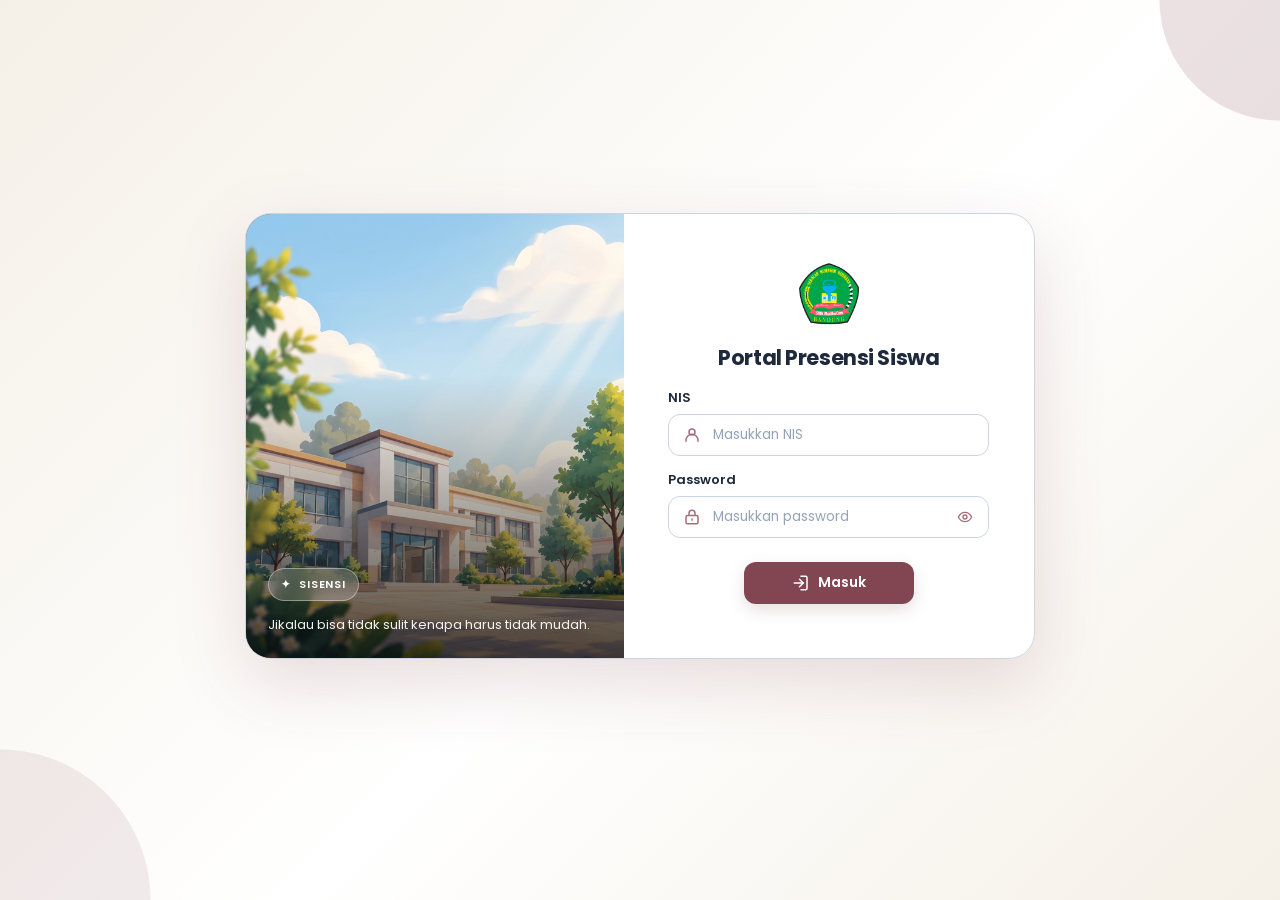
==== commit 76e42f9a: "Update Flow Izin" ====
--- a/index.html
+++ b/index.html
@@ -19,6 +19,7 @@
   <link href="https://fonts.googleapis.com/css2?family=Roboto:wght@400;500;700&family=Poppins:wght@400;500;600;700&display=swap" rel="stylesheet">
   <link id="appFavicon" rel="icon" type="image/png" href="./assets/logo_sekolah.png">
   <link rel="stylesheet" href="./css/style.css">
+  <link rel="stylesheet" href="./css/shared-ui.css">
 </head>
 <body class="login-body">
   <main class="container-login">
@@ -68,18 +69,7 @@
     </section>
   </main>
 
-  <!-- LOADING OVERLAY MODERN MINIMALIS (DOTS ENGINE) -->
-  <div id="loadingOverlay">
-    <div>
-      <div class="dots">
-        <span></span>
-        <span></span>
-        <span></span>
-      </div>
-      <div id="loadingText">Memuat...</div>
-    </div>
-  </div>
-
+  <script src="./js/shared-ui.js"></script>
   <script src="./js/auth.js"></script>
 </body>
 </html>
--- a/css/style.css
+++ b/css/style.css
@@ -1,5 +1,5 @@
 /* ==========================================================================
-   1. COLOR PALETTE ENGINE & CSS VARIABLES (SUPPORT ZERO-FLASH)
+1. COLOR PALETTE ENGINE & CSS VARIABLES (SUPPORT ZERO-FLASH)
    ========================================================================== */
 :root,
 html[data-theme="burgundy"],
@@ -14,494 +14,85 @@
   --border-light: #cbd5e1;
 }
 
-html[data-theme="green"],
-body[data-theme="green"] {
-  --theme-glow-rgb: 16, 185, 129;
-  --primary: #059669;
-  --primary-hover: #047857;
-  --primary-soft: #34d399;
-  --bg-page: #f0fdf4;
-}
-
-html[data-theme="blue"],
-body[data-theme="blue"] {
-  --theme-glow-rgb: 37, 99, 235;
-  --primary: #2563eb;
-  --primary-hover: #1d4ed8;
-  --primary-soft: #60a5fa;
-  --bg-page: #eff6ff;
-}
-
-html[data-theme="orange"],
-body[data-theme="orange"] {
-  --theme-glow-rgb: 234, 88, 12;
-  --primary: #ea580c;
-  --primary-hover: #c2410c;
-  --primary-soft: #fb923c;
-  --bg-page: #fff7ed;
-}
-
-html[data-theme="purple"],
-body[data-theme="purple"] {
-  --theme-glow-rgb: 147, 51, 234;
-  --primary: #9333ea;
-  --primary-hover: #7e22ce;
-  --primary-soft: #c084fc;
-  --bg-page: #faf5ff;
-}
-
-html[data-theme="gold"],
-body[data-theme="gold"] {
-  --theme-glow-rgb: 217, 119, 6;
-  --primary: #d97706;
-  --primary-hover: #b45309;
-  --primary-soft: #fbbf24;
-  --bg-page: #fffbeb;
-}
-
-html[data-theme="black"],
-body[data-theme="black"] {
-  --theme-glow-rgb: 30, 41, 59;
-  --primary: #0f172a;
-  --primary-hover: #1e293b;
-  --primary-soft: #475569;
-  --bg-page: #f8fafc;
-}
-
-html[data-theme="white"],
-body[data-theme="white"] {
-  --theme-glow-rgb: 100, 116, 139;
-  --primary: #475569;
-  --primary-hover: #334155;
-  --primary-soft: #94a3b8;
-  --bg-page: #f1f5f9;
-}
-
-/* Base resets */
+html[data-theme="olive"],
+body[data-theme="olive"] {
+  --theme-glow-rgb: 91, 110, 73;
+  --primary: #5B6E49;
+  --primary-hover: #465638;
+  --primary-soft: #859972;
+  --bg-page: #F4F6F0;
+}
+
+html[data-theme="umber"],
+body[data-theme="umber"] {
+  --theme-glow-rgb: 110, 74, 54;
+  --primary: #6E4A36;
+  --primary-hover: #543727;
+  --primary-soft: #99715B;
+  --bg-page: #F7F2EE;
+}
+
+html[data-theme="ochre"],
+body[data-theme="ochre"] {
+  --theme-glow-rgb: 181, 124, 43;
+  --primary: #B57C2B;
+  --primary-hover: #91611E;
+  --primary-soft: #D4A359;
+  --bg-page: #FAF4E8;
+}
+
+html[data-theme="sage"],
+body[data-theme="sage"] {
+  --theme-glow-rgb: 78, 109, 99;
+  --primary: #4E6D63;
+  --primary-hover: #3B534B;
+  --primary-soft: #78968C;
+  --bg-page: #F1F5F3;
+}
+
+html[data-theme="denim"],
+body[data-theme="denim"] {
+  --theme-glow-rgb: 59, 91, 115;
+  --primary: #3B5B73;
+  --primary-hover: #2C4558;
+  --primary-soft: #6A89A1;
+  --bg-page: #F1F5F8;
+}
+
+html[data-theme="espresso"],
+body[data-theme="espresso"] {
+  --theme-glow-rgb: 61, 54, 50;
+  --primary: #3D3632;
+  --primary-hover: #292421;
+  --primary-soft: #6B615B;
+  --bg-page: #F3F1EF;
+}
+
+html[data-theme="stone"],
+body[data-theme="stone"] {
+  --theme-glow-rgb: 107, 101, 94;
+  --primary: #6B655E;
+  --primary-hover: #524D47;
+  --primary-soft: #969088;
+  --bg-page: #F5F3F0;
+}
+
+/* ==========================================================================
+   2. BASE RESETS & GLOBAL CONTROLS
+   ========================================================================== */
 html, body {
   height: 100%;
   margin: 0;
   padding: 0;
   font-family: 'Roboto', sans-serif;
   -webkit-text-size-adjust: 100%;
-}
-
-h2, h3 { 
-  color: var(--text-dark); 
-  font-weight: 600; 
-  margin-top: 0; 
-}
-
-body.dashboard-body {
-  background: var(--bg-page) !important;
-  padding: 0 30px 20px !important;
+  padding-top: 0 !important;
+}
+
+h2, h3 {
   color: var(--text-dark);
-  display: flex;
-  flex-direction: column;
-  align-items: center;
-  min-height: 100vh;
-  box-sizing: border-box;
-  transition: background 0.3s ease;
-}
-
-main {
-  flex: 1;
-  width: 100%;
-  max-width: 1400px;
-  margin: 0 auto;
-}
-
-/* ==========================================================================
-   2. TOP HEADER BANNER MODERN & CLEAN (NO BOX NESTING)
-   ========================================================================== */
-#topHeaderBanner {
-  width: 100%;
-  max-width: 1400px;
-  background: var(--primary) !important;
-  border-radius: 0 0 16px 16px !important;
-  padding: 14px 30px !important;
-  display: flex !important;
-  justify-content: space-between !important;
-  align-items: center !important;
-  box-shadow: 0 8px 20px var(--theme-glow) !important;
-  border-top: none !important;
-  border-bottom: 4px solid #ffffff !important;
-  border-left: 4px solid #ffffff !important;
-  border-right: 4px solid #ffffff !important;
-  margin-top: 0 !important;
-  margin-bottom: 20px !important;
-  box-sizing: border-box;
-  position: relative;
-  z-index: 999;
-  transition: background 0.3s ease, box-shadow 0.3s ease;
-}
-
-.header-brand-group {
-  display: flex;
-  align-items: center;
-  gap: 16px;
-}
-
-/* LINGKARAN LOGO BULAT PERFECT */
-.brand-logo-circle {
-  width: 48px;
-  height: 48px;
-  border-radius: 50%;
-  background: #ffffff;
-  display: flex;
-  align-items: center;
-  justify-content: center;
-  box-shadow: 0 2px 8px rgba(0,0,0,0.12);
-  flex-shrink: 0;
-  overflow: hidden;
-}
-
-.header-logo-img { 
-  width: 40px; 
-  height: 40px; 
-  object-fit: contain; 
-  opacity: 0;
-  transition: opacity 0.3s ease;
-}
-
-.header-logo-img.is-loaded {
-  opacity: 1 !important;
-}
-
-.brand-text-stack {
-  display: flex;
-  flex-direction: column;
-  gap: 2px;
-}
-
-.brand-main-title {
-  margin: 0 !important;
-  font-size: 17px !important;
-  font-weight: 700 !important;
-  color: #ffffff !important;
-  line-height: 1.2;
-}
-
-.brand-sub-title {
-  font-size: 12.5px !important;
-  font-weight: 500 !important;
-  color: rgba(255, 255, 255, 0.8) !important;
-  line-height: 1.2;
-}
-
-/* CONTROLS AREA (THEME & PROFILE) */
-.header-user-controls {
-  display: flex;
-  align-items: center;
-  gap: 12px;
-}
-
-/* FIX ANOMALI HOVER JITTER ON ICON BUTTONS */
-/* FIX ANOMALI HOVER JITTER ON ICON BUTTONS */
-.header-icon-btn {
-  width: 40px !important;
-  height: 40px !important;
-  padding: 0 !important;
-  border-radius: 50% !important;
-  background: #ffffff !important;
-  border: none !important;
-  cursor: pointer;
-  display: inline-flex !important;
-  align-items: center !important;
-  justify-content: center !important;
-  box-shadow: 0 2px 8px rgba(0,0,0,0.1) !important;
-  color: var(--primary) !important;
-  transition: transform 0.2s cubic-bezier(0.175, 0.885, 0.32, 1.275), background 0.2s ease !important;
-  flex-shrink: 0;
-  transform-origin: center center;
-  backface-visibility: hidden;
-  will-change: transform;
-}
-
-.header-icon-btn:hover {
-  transform: scale(1.08) translateZ(0) !important;
-  background: #ffffff !important;
-}
-
-.header-icon-btn svg {
-  width: 20px;
-  height: 20px;
-  display: block;
-  flex-shrink: 0;
-  pointer-events: none;
-  transform: translateZ(0);
-}
-
-/* USER PROFILE DROPDOWN COMPACT */
-.profile-popover {
-  width: 240px;
-  padding: 14px;
-}
-
-.profile-popover-header {
-  display: flex;
-  align-items: center;
-  justify-content: space-between;
-  gap: 12px;
-}
-
-.profile-info-text {
-  display: flex;
-  flex-direction: column;
-  gap: 2px;
-  min-width: 0;
-  flex: 1;
-}
-
-.profile-name {
-  font-size: 13.5px;
-  font-weight: 700;
-  color: var(--text-dark);
-  white-space: nowrap;
-  overflow: hidden;
-  text-overflow: ellipsis;
-  line-height: 1.2;
-}
-
-.profile-role {
-  font-size: 11.5px;
-  font-weight: 500;
-  color: var(--primary-soft);
-  white-space: nowrap;
-  overflow: hidden;
-  text-overflow: ellipsis;
-  line-height: 1.2;
-}
-
-/* TOMBOL LOGOUT ATAS */
-.profile-action-btn.btn-logout {
-  width: 36px !important;
-  height: 36px !important;
-  min-width: 36px !important;
-  padding: 0 !important;
-  border-radius: 10px !important;
-  background: #fef2f2 !important;
-  color: #dc2626 !important;
-  border: 1px solid #fecaca !important;
-  cursor: pointer;
-  display: inline-flex !important;
-  align-items: center !important;
-  justify-content: center !important;
-  flex-shrink: 0;
-  transition: all 0.2s ease !important;
-}
-
-.profile-action-btn.btn-logout:hover {
-  background: #dc2626 !important;
-  color: #ffffff !important;
-  border-color: #dc2626 !important;
-  transform: scale(1.05) !important;
-}
-
-.profile-action-btn.btn-logout svg {
-  width: 17px;
-  height: 17px;
-  stroke: currentColor;
-}
-
-/* DIVIDER */
-.profile-popover-divider {
-  height: 1px;
-  background: #e2e8f0;
-  margin: 12px 0 10px;
-}
-
-/* TOMBOL CLEAR CACHE BAWAH (AMBER/WARNING STYLE) */
-.profile-clear-cache-item {
-  width: 100% !important;
-  height: 36px !important;
-  padding: 0 12px !important;
-  border-radius: 9px !important;
-  background: #fffbeb !important;
-  color: #d97706 !important;
-  border: 1px solid #fde68a !important;
-  font-size: 12px !important;
-  font-weight: 600 !important;
-  cursor: pointer;
-  display: flex !important;
-  align-items: center !important;
-  justify-content: flex-start !important;
-  gap: 8px !important;
-  transition: all 0.2s ease !important;
-}
-
-.profile-clear-cache-item:hover {
-  background: #d97706 !important;
-  color: #ffffff !important;
-  border-color: #d97706 !important;
-}
-
-.profile-clear-cache-item svg.warning-icon {
-  width: 15px;
-  height: 15px;
-  stroke: currentColor;
-  flex-shrink: 0;
-}
-
-/* ==========================================================================
-   3. THEME POPOVER & PROFILE DROPDOWN (SWATCHES & POPUPS)
-   ========================================================================== */
-.theme-picker-wrapper,
-.user-profile-wrapper {
-  position: relative;
-}
-
-.theme-popover,
-.profile-popover {
-  position: absolute;
-  top: calc(100% + 10px);
-  right: 0;
-  background: #ffffff;
-  border-radius: 14px;
-  box-shadow: 0 10px 30px rgba(0, 0, 0, 0.15);
-  border: 1px solid var(--border-light);
-  padding: 14px;
-  display: none;
-  z-index: 1000;
-  box-sizing: border-box;
-  animation: popoverFadeIn 0.2s ease;
-}
-
-@keyframes popoverFadeIn {
-  from { opacity: 0; transform: translateY(-6px); }
-  to { opacity: 1; transform: translateY(0); }
-}
-
-.theme-popover.is-open,
-.profile-popover.is-open {
-  display: block;
-}
-
-.theme-popover-header {
-  font-size: 12px;
-  font-weight: 700;
-  color: var(--text-dark);
-  margin-bottom: 10px;
-  text-align: center;
-}
-
-.theme-color-grid {
-  display: grid;
-  grid-template-columns: repeat(4, 1fr);
-  gap: 10px;
-  width: 150px;
-}
-
-.color-swatch {
-  width: 28px !important;
-  height: 28px !important;
-  border-radius: 50% !important;
-  border: 2px solid #ffffff !important;
-  cursor: pointer;
-  box-shadow: 0 2px 5px rgba(0,0,0,0.15);
-  transition: transform 0.2s ease, box-shadow 0.2s ease;
-  padding: 0 !important;
-}
-
-.color-swatch:hover {
-  transform: scale(1.15) !important;
-}
-
-.color-swatch.active {
-  box-shadow: 0 0 0 2.5px var(--primary) !important;
-}
-
-.burgundyswatch { background: #824653 !important; }
-.greenswatch { background: #059669 !important; }
-.blueswatch { background: #2563eb !important; }
-.orangeswatch { background: #ea580c !important; }
-.purpleswatch { background: #9333ea !important; }
-.goldswatch { background: #d97706 !important; }
-.blackswatch { background: #0f172a !important; }
-.whiteswatch { background: #94a3b8 !important; }
-
-/* USER PROFILE DROPDOWN COMPACT (LOGOUT SEBELAH NAMA) */
-.profile-popover {
-  width: 240px;
-  padding: 14px;
-}
-
-.profile-popover-header {
-  display: flex;
-  align-items: center;
-  justify-content: space-between;
-  gap: 12px;
-}
-
-.profile-info-text {
-  display: flex;
-  flex-direction: column;
-  gap: 2px;
-  min-width: 0;
-  flex: 1;
-}
-
-.profile-name {
-  font-size: 13.5px;
-  font-weight: 700;
-  color: var(--text-dark);
-  white-space: nowrap;
-  overflow: hidden;
-  text-overflow: ellipsis;
-  line-height: 1.2;
-}
-
-.profile-role {
-  font-size: 11.5px;
-  font-weight: 500;
-  color: var(--primary-soft);
-  white-space: nowrap;
-  overflow: hidden;
-  text-overflow: ellipsis;
-  line-height: 1.2;
-}
-
-.profile-logout-btn {
-  width: 36px !important;
-  height: 36px !important;
-  min-width: 36px !important;
-  padding: 0 !important;
-  border-radius: 10px !important;
-  background: #fef2f2 !important;
-  color: #dc2626 !important;
-  border: 1px solid #fecaca !important;
-  cursor: pointer;
-  display: inline-flex !important;
-  align-items: center !important;
-  justify-content: center !important;
-  flex-shrink: 0;
-  transition: all 0.2s ease !important;
-}
-
-.profile-logout-btn:hover {
-  background: #dc2626 !important;
-  color: #ffffff !important;
-  border-color: #dc2626 !important;
-  transform: scale(1.05) translateY(0) !important;
-}
-
-.profile-logout-btn svg {
-  width: 17px;
-  height: 17px;
-  stroke: currentColor;
-  transition: stroke 0.2s ease;
-}
-
-/* ==========================================================================
-   4. FORM INPUTS, CARDS & BUTTONS
-   ========================================================================== */
-.card {
-  background: #ffffff;
-  border-radius: 14px;
-  padding: 24px;
-  border: 1px solid var(--border-light);
-  box-shadow: 0 8px 24px var(--theme-glow);
-  margin-bottom: 20px;
+  font-weight: 600;
+  margin-top: 0;
 }
 
 select, input[type="date"], input[type="text"] {
@@ -542,1458 +133,27 @@
   transition: background-color 0.2s ease, transform 0.2s ease;
 }
 
-button:hover:not(:disabled) { 
+button:hover:not(:disabled) {
   background-color: var(--primary-hover);
-  transform: translateY(-1px); 
-}
-
-button:disabled { 
-  opacity: 0.5; 
-  cursor: not-allowed; 
-}
-
-.btn-cancel { background: #475569 !important; }
-.btn-confirm { background: #0f766e !important; }
-.btn-slate { background: #64748b !important; }
-.btn-danger { background: #ef4444 !important; }
-
-.text-danger { color: #ef4444 !important; }
-.text-center-cell { text-align: center !important; }
+  transform: translateY(-1px);
+}
+
+button:disabled {
+  opacity: 0.5;
+  cursor: not-allowed;
+}
+
+@keyframes popoverFadeIn {
+  from { opacity: 0; transform: translateY(-6px); }
+  to { opacity: 1; transform: translateY(0); }
+}
+
+@keyframes spin {
+  to { transform: rotate(360deg); }
+}
+
 /* ==========================================================================
-   INFO KETERANGAN DISPENSASI DI SEBELAH KANAN BADGE
-   ========================================================================== */
-.badge-wrapper-cell {
-  display: inline-flex;
-  flex-direction: row;
-  align-items: center;
-  justify-content: center;
-  gap: 6px;
-}
-
-.dispensasi-note-sub {
-  display: inline-flex;
-  align-items: center;
-  justify-content: center;
-  max-width: 140px;
-  padding: 4px 9px;
-  border-radius: 999px;
-  background: #eef2ff;
-  border: 1px solid #c7d2fe;
-  color: #4338ca;
-  font-size: 11px;
-  font-weight: 600;
-  line-height: 1.2;
-  cursor: default;
-}
-
-.dispensasi-note-text {
-  display: block;
-  width: 100%;
-  white-space: nowrap;
-  overflow: hidden;
-  text-overflow: ellipsis;
-} 
-
-.status-dropdown-cell-wrapper {
-  position: relative;
-  display: inline-flex;
-  align-items: center;
-  justify-content: center;
-  vertical-align: middle;
-  height: 32px;
-  margin: 0;
-  padding: 0;
-  border: none;
-  background: transparent;
-}
-
-.admin-date-picker { display: inline-block; }
-
-/* ==========================================================================
-   5. FILTERS & COUNTER BOX (AUTO-FIT PROPORSIONAL ANTI-OVERLAP)
-   ========================================================================== */
-.filter-wrapper {
-  display: grid;
-  grid-template-columns: minmax(0, 1fr) auto; /* Kolom kanan otomatis ikut jumlah kotak */
-  align-items: center;
-  gap: 14px;
-  width: 100%;
-  box-sizing: border-box;
-  margin-bottom: 20px;
-  padding: 12px 14px;
-  background: #f1f5f9;
-  border: 1px solid var(--border-light);
-  border-radius: 14px;
-}
-
-.filter-group {
-  display: grid;
-  /* Kelas (125px) | Tingkat (105px) | Status (165px) | Nama Siswa (220px) */
-  grid-template-columns: 125px 105px 165px 220px;
-  align-items: end;
-  gap: 10px;
-  width: max-content;
-  max-width: 100%;
-  min-width: 0;
-}
-
-.filter-item {
-  display: flex;
-  flex-direction: column;
-  gap: 5px;
-  min-width: 0;
-  font-size: 11.5px;
-  font-weight: 600;
-  color: var(--primary);
-}
-
-/* Override min-width bawaan agar dropdown & input bisa fleksibel */
-.filter-item .custom-dropdown,
-.filter-item .filter-input-text {
-  width: 100% !important;
-  min-width: 0 !important;
-  padding: 0 10px;
-}
-
-.filter-item .dropdown-selected {
-  padding: 0 10px;
-  font-size: 12.5px;
-}
-
-.statistik-wrapper {
-  display: flex;
-  align-items: stretch;
-  justify-content: flex-end;
-  gap: 6px;
-  width: auto;
-  min-width: 0;
-  margin: 0;
-}
-
-.stat-box-wrapper {
-  position: relative;
-  display: flex;
-  flex: 0 0 80px;
-  width: 80px;
-  min-width: 0;
-}
-
-.jumlah-data-box {
-  display: flex;
-  flex-direction: column;
-  align-items: center;
-  justify-content: center;
-  width: 100%;
-  min-width: 0;
-  min-height: 76px;
-  box-sizing: border-box;
-  padding: 6px 4px;
-  margin: 0;
-  background: #ffffff;
-  border: 1px solid var(--border-light);
-  border-radius: 10px;
-  text-align: center;
-  transition: border-color 0.2s ease, box-shadow 0.2s ease, transform 0.2s ease;
-}
-
-.jumlah-data-box label {
-  display: flex;
-  align-items: center;
-  justify-content: center;
-  gap: 2px;
-  width: 100%;
-  min-height: 22px;
-  margin-bottom: 3px;
-  font-size: 9.5px;
-  line-height: 1.15;
-  font-weight: 700;
-  color: var(--primary);
-  text-align: center;
-}
-
-.jumlah-data-box span {
-  display: block;
-  font-size: 16.5px;
-  line-height: 1.2;
-  font-weight: 800;
-  color: var(--primary-soft);
-}
-
-/* Efek Interaktif untuk Box Clickable (Hadir & Tidak Hadir) */
-.jumlah-data-box.is-clickable {
-  cursor: pointer;
-  user-select: none;
-}
-
-.jumlah-data-box.is-clickable label {
-  cursor: pointer;
-}
-
-.jumlah-data-box.is-clickable:hover,
-.jumlah-data-box.is-clickable.is-open {
-  border-color: var(--primary);
-  box-shadow: 0 0 0 3px var(--theme-glow), 0 6px 14px var(--theme-glow);
-}
-
-.jumlah-data-box.is-clickable.is-open .stat-caret {
-  transform: rotate(180deg);
-}
-
-/* ==========================================================================
-   FLOATING POPOVER CARD RINCIAN STATISTIK
-   ========================================================================== */
-.stat-floating-card {
-  position: absolute;
-  top: calc(100% + 10px);
-  left: 50%;
-  transform: translateX(-50%);
-  z-index: 1000;
-  background: #ffffff;
-  border: 1px solid var(--border-light);
-  border-radius: 14px;
-  padding: 12px;
-  box-shadow: 0 14px 32px rgba(15, 23, 42, 0.16);
-  display: none;
-  box-sizing: border-box;
-  animation: statPopoverIn 0.18s ease-out;
-}
-
-.stat-floating-card.is-open {
-  display: block;
-}
-
-/* Panah kecil penunjuk ke box induk */
-.stat-floating-card::before {
-  content: "";
-  position: absolute;
-  top: -6px;
-  left: 50%;
-  transform: translateX(-50%) rotate(45deg);
-  width: 11px;
-  height: 11px;
-  background: #ffffff;
-  border-left: 1px solid var(--border-light);
-  border-top: 1px solid var(--border-light);
-}
-
-.stat-popover-hadir {
-  width: 310px;
-}
-
-.stat-popover-absen {
-  width: 270px;
-}
-
-.stat-popover-title {
-  font-size: 11px;
-  font-weight: 700;
-  color: var(--primary);
-  letter-spacing: 0.04em;
-  margin-bottom: 8px;
-  padding-bottom: 6px;
-  border-bottom: 1px solid #f1f5f9;
-  text-align: center;
-}
-
-.stat-mini-grid {
-  display: grid;
-  gap: 7px;
-}
-
-.stat-mini-grid.cols-hadir {
-  grid-template-columns: repeat(2, minmax(0, 1fr));
-}
-
-/* Item pertama (Tepat Waktu) melebar 2 kolom di paling atas */
-.stat-mini-grid.cols-hadir .stat-mini-card:first-child {
-  grid-column: span 2;
-}
-
-.stat-mini-grid.cols-absen {
-  grid-template-columns: repeat(3, minmax(0, 1fr));
-}
-
-.stat-mini-card {
-  border-radius: 10px;
-  padding: 8px 6px;
-  text-align: center;
-  border: 1px solid #e2e8f0;
-  background: #f8fafc;
-}
-
-.stat-mini-label {
-  font-size: 10.5px;
-  font-weight: 600;
-  line-height: 1.25;
-  margin-bottom: 3px;
-}
-
-.stat-mini-val {
-  font-size: 16px;
-  font-weight: 800;
-  line-height: 1.15;
-}
-
-/* Warna Mini-Card Selaras dengan Status Badges Bagian 7 */
-.stat-mini-card.tone-hadir {
-  background: #f0fdf4;
-  border-color: #bbf7d0;
-  color: #15803d;
-}
-
-.stat-mini-card.tone-terlambat {
-  background: #fefce8;
-  border-color: #fef08a;
-  color: #854d0e;
-}
-
-.stat-mini-card.tone-terlambat-berat {
-  background: #fff7ed;
-  border-color: #fed7aa;
-  color: #9a3412;
-}
-
-.stat-mini-card.tone-terlambat-ekstrem,
-.stat-mini-card.tone-alpa {
-  background: #fef2f2;
-  border-color: #fecaca;
-  color: #991b1b;
-}
-
-.stat-mini-card.tone-htp {
-  background: #fffbeb;
-  border-color: #fde68a;
-  color: #92400e;
-}
-
-.stat-mini-card.tone-sakit {
-  background: #f0f9ff;
-  border-color: #bae6fd;
-  color: #0369a1;
-}
-
-.stat-mini-card.tone-izin {
-  background: #f8fafc;
-  border-color: #cbd5e1;
-  color: #475569;
-}
-
-@keyframes statPopoverIn {
-  from {
-    opacity: 0;
-    transform: translate(-50%, -6px);
-  }
-  to {
-    opacity: 1;
-    transform: translate(-50%, 0);
-  }
-}
-
-/* Breakpoint Tablet / Layar Menengah */
-@media (max-width: 1280px) {
-  .filter-wrapper { grid-template-columns: minmax(0, 1fr); }
-  .filter-group { grid-template-columns: repeat(4, minmax(0, 1fr)); }
-  .statistik-wrapper { display: flex; flex-wrap: wrap; justify-content: flex-start; width: 100%; }
-  .stat-box-wrapper { flex: 1 1 90px; width: auto; }
-}
-
-@media (max-width: 600px) {
-  .filter-wrapper { padding: 12px; }
-  .filter-group { grid-template-columns: repeat(2, minmax(0, 1fr)); }
-  .statistik-wrapper { display: grid; grid-template-columns: repeat(3, minmax(0, 1fr)); }
-  .stat-box-wrapper { width: 100%; }
-  .stat-floating-card {
-    position: fixed;
-    top: auto;
-    bottom: 20px;
-    left: 50%;
-    width: calc(100vw - 32px);
-    max-width: 340px;
-  }
-  .stat-floating-card::before { display: none; }
-}
-
-/* ==========================================================================
-   6. TABLE & DATA DISPLAY
-   ========================================================================== */
-.table-header { 
-  display: flex; 
-  justify-content: space-between; 
-  align-items: center; 
-  margin-bottom: 16px; 
-  flex-wrap: wrap; 
-  gap: 10px; 
-}
-
-.left-action { 
-  display: flex; 
-  gap: 8px; 
-  flex-wrap: wrap; 
-  align-items: center; 
-}
-
-.table-responsive {
-  width: 100%;
-  border: 1px solid var(--border-light);
-  border-radius: 12px;
-  margin-top: 15px;
-  background: #ffffff;
-  overflow: visible !important;
-  box-sizing: border-box;
-}
-
-table { 
-  width: 100%; 
-  border-collapse: separate; 
-  border-spacing: 0; 
-  font-size: 13px; 
-}
-
-th { 
-  background: #f1f5f9 !important; 
-  color: #334155 !important; 
-  font-size: 12px; 
-  font-weight: 600; 
-  padding: 12px 10px; 
-  border-bottom: 2px solid var(--border-light) !important; 
-}
-
-/* 💡 KUNCI TINGGI BARIS DENGAN HEIGHT & BOX-SIZING AGAR TDK NAIK TURUN */
-#tbodySiswa td {
-  height: 48px !important;            /* Kunci tinggi konsisten per baris */
-  padding: 6px 10px !important;       /* Sesuaikan padding agar seimbang */
-  border-bottom: 1px solid #e2e8f0 !important;
-  text-align: center;
-  vertical-align: middle;
-  font-size: 13px !important;
-  font-weight: 500 !important;
-  color: var(--text-dark) !important;
-  box-sizing: border-box !important;
-}
-
-#tbodySiswa td:nth-child(1) { font-weight: 600 !important; }
-#tbodySiswa tr { position: relative; }
-
-#tbodySiswa tr:has(.custom-dropdown.open) {
-  z-index: 99999 !important;
-  position: relative !important;
-}
-
-tr:nth-child(even) td { background-color: #f8fafc; }
-
-.status-cell-center {
-  width: 220px;
-  max-width: 220px;
-  min-width: 220px;
-  text-align: center;
-  vertical-align: middle;
-  box-sizing: border-box;
-}
-
-/* 💡 SAMAKAN TINGGI DROPDOWN DI DALAM TABEL DENGAN BADGE (32px) */
-#tbodySiswa .custom-dropdown {
-  height: 32px !important;
-  min-width: 150px;
-  border-radius: 10px !important;
-}
-
-#tbodySiswa .dropdown-selected {
-  padding: 0 10px !important;
-  font-size: 12px !important;
-  justify-content: center !important;
-  text-align: center !important;
-  gap: 8px;
-}
-
-#tbodySiswa .dropdown-item {
-  text-align: center !important;
-}
-
-th:first-child {
-  border-top-left-radius: 11px;
-}
-
-th:last-child {
-  border-top-right-radius: 11px;
-}
-
-/* LENGKUNGKAN KIRI BAWAH DAN KANAN BAWAH UNTUK BARIS TERAKHIR (JIKA ADA DATA) */
-#tbodySiswa tr:last-child td:first-child {
-  border-bottom-left-radius: 11px;
-}
-
-#tbodySiswa tr:last-child td:last-child {
-  border-bottom-right-radius: 11px;
-}
-
-/* DROPDOWN STATUS DI TABEL TAMPIL PENUH TANPA SCROLL */
-#tbodySiswa .dropdown-menu,
-#tbodySiswa .dropdown-menu-inner {
-  max-height: none !important;
-  overflow-y: visible !important;
-}
-
-/* ==========================================================================
-   7. STATUS CHIPS & BADGES
-   ========================================================================== */
-.status-badge-btn {
-  display: inline-flex;
-  align-items: center;
-  justify-content: center;
-  gap: 6px;
-  width: max-content;
-  height: 32px !important;       /* Kunci tinggi samakan dengan dropdown di tabel */
-  white-space: nowrap;
-  padding: 0 12px !important;    /* Gunakan padding horizontal saja agar height 32px presisi */
-  border-radius: 10px !important;/* Samakan radius dengan dropdown tabel (10px) */
-  font-size: 12.5px;
-  font-weight: 500;
-  box-sizing: border-box !important;
-  border: 1px solid rgba(0,0,0,0.1);
-  cursor: pointer;
-  transition: all 0.2s ease;
-}
-
-.status-badge-btn:hover {
-  transform: translateY(-1px);
-  filter: brightness(0.96);
-}
-
-.status-hadir { background: #dcfce7 !important; color: #15803d !important; border: 1px solid #bbf7d0 !important; }
-.status-terlambat { background: #fef9c3 !important; color: #854d0e !important; border: 1px solid #fef08a !important; }
-.status-terlambat-berat { background: #ffedd5 !important; color: #9a3412 !important; border: 1px solid #fed7aa !important; }
-.status-terlambat-ekstrem, .status-alpa { background: #fecaca !important; color: #991b1b !important; border: 1px solid #fca5a5 !important; }
-.status-sakit { background: #e0f2fe !important; color: #0369a1 !important; border: 1px solid #bae6fd !important; }
-.status-izin { background: #f1f5f9 !important; color: #475569 !important; border: 1px solid #cbd5e1 !important; }
-.status-libur, .status-prakerin { background: #e0e7ff !important; color: #3730a3 !important; border: 1px solid #c7d2fe !important; }
-.status-htp { background: #fef3c7 !important; color: #92400e !important; border: 1px solid #fde68a !important; }
-.status-kosong { 
-  background: #fff1f2 !important; 
-  color: #be123c !important; 
-  border: 1.5px dashed #fda4af !important; 
-  font-weight: 600 !important; 
-}
-.status-dispensasi { 
-  background: #f3e8ff !important; 
-  color: #6b21a8 !important; 
-  border: 1px solid #e9d5ff !important; 
-}
-
-/* ==========================================================================
-   8. PAGINATION & FOOTER
-   ========================================================================== */
-.table-footer {
-  display: flex;
-  justify-content: center;
-  align-items: center;
-  width: 100%;
-  box-sizing: border-box;
-  padding: 16px 0 0;
-  background: #ffffff;
-}
-
-#pagination {
-  display: flex;
-  justify-content: center;
-  align-items: center;
-  flex-wrap: wrap;
-  gap: 4px;
-}
-
-#pagination button { 
-  background: #f1f5f9 !important; 
-  color: #334155 !important; 
-  border: 1px solid var(--border-light) !important; 
-  margin: 2px; 
-  padding: 6px 12px !important; 
-  border-radius: 8px !important; 
-  font-size: 13px !important; 
-  height: auto !important; 
-}
-
-#pagination button.active { 
-  background: var(--primary) !important; 
-  color: #ffffff !important; 
-  font-weight: 600 !important; 
-}
-
-footer { 
-  text-align: center; 
-  padding: 20px; 
-  font-size: 12px; 
-  color: var(--primary-soft); 
-  margin-top: 20px; 
-}
-
-/* ==========================================================================
-   9. MODALS, TOASTS & CUSTOM DROPDOWN COMPONENT
-   ========================================================================== */
-.modal-overlay { 
-  position: fixed; 
-  inset: 0; 
-  background: rgba(15, 23, 42, 0.4); 
-  display: flex; 
-  align-items: center; 
-  justify-content: center; 
-  z-index: 1050 !important; 
-  opacity: 0; 
-  pointer-events: none; 
-  transition: opacity 0.25s ease; 
-}
-
-.modal-overlay.active { 
-  opacity: 1; 
-  pointer-events: auto; 
-}
-
-.modal-box { 
-  background: #ffffff; 
-  padding: 20px; 
-  border-radius: 14px; 
-  width: 320px; 
-  text-align: center; 
-}
-
-.modal-actions { margin-top: 15px; display: flex; gap: 10px; justify-content: center; }
-.notif-modal-stack { margin-top: 15px; display: flex; flex-direction: column; gap: 8px; }
-
-/* LOADING OVERLAY MODERN MINIMALIS (DOTS ENGINE) */
-#loadingOverlay {
-  display: none;
-  position: fixed;
-  inset: 0;
-  background: rgba(15, 23, 42, 0.35);
-  backdrop-filter: blur(3px);
-  z-index: 99999 !important;
-  justify-content: center;
-  align-items: center;
-}
-
-#loadingOverlay.active { display: flex !important; }
-
-#loadingOverlay > div {
-  background: #ffffff;
-  padding: 22px 30px;
-  border-radius: 16px;
-  text-align: center;
-  border: 1px solid #e2e8f0;
-  box-shadow: 0 12px 32px rgba(0, 0, 0, 0.12);
-  display: flex;
-  flex-direction: column;
-  align-items: center;
-  gap: 10px;
-}
-
-.dots {
-  display: flex;
-  align-items: center;
-  justify-content: center;
-  gap: 8px;
-  height: 16px;
-}
-
-.dots span {
-  width: 9px;
-  height: 9px;
-  background-color: var(--primary);
-  border-radius: 50%;
-  display: inline-block;
-  animation: geminiPulse 1.4s cubic-bezier(0.4, 0, 0.2, 1) infinite;
-}
-
-.dots span:nth-child(1) { animation-delay: 0s; }
-.dots span:nth-child(2) { animation-delay: 0.2s; }
-.dots span:nth-child(3) { animation-delay: 0.4s; }
-
-@keyframes geminiPulse {
-  0%, 100% {
-    transform: scale(0.65);
-    opacity: 0.35;
-    box-shadow: 0 0 0 0 rgba(0,0,0,0);
-  }
-  50% {
-    transform: scale(1.15);
-    opacity: 1;
-    box-shadow: 0 0 8px var(--theme-glow);
-  }
-}
-
-#loadingText {
-  margin: 0;
-  font-weight: 500;
-  color: #334155;
-  font-size: 13px;
-}
-
-/* ==========================================================================
-   CUSTOM DROPDOWN
-   ========================================================================== */
-.custom-dropdown {
-  position: relative;
-  width: 100%;
-  min-width: 160px;
-  height: 38px;
-  border-radius: 12px;
-  box-sizing: border-box;
-  margin: 0 auto;
-  user-select: none;
-  cursor: pointer;
-  display: inline-flex;
-  align-items: center;
-  background: #ffffff;
-  border: 1px solid var(--border-light);
-  transition: border-color 0.2s ease, box-shadow 0.2s ease;
-}
- 
-.dropdown-selected {
-  width: 100%;
-  height: 100%;
-  display: flex;
-  align-items: center;
-  justify-content: space-between;
-  padding: 0 14px;
-  border-radius: 12px;
-  box-sizing: border-box;
-  font-size: 13px;
-  font-weight: 500;
-  color: var(--text-dark);
-}
- 
-/* Animasi rotasi chevron */
-.dropdown-selected svg {
-  transition: transform 0.2s cubic-bezier(0.4, 0, 0.2, 1);
-  flex-shrink: 0;
-}
- 
-.custom-dropdown.open .dropdown-selected svg {
-  transform: rotate(180deg);
-}
- 
-/* ==========================================================================
-   DROPDOWN MENU (OUTER = CLIPPER MELENGKUNG)
-   ========================================================================== */
-.dropdown-menu {
-  position: absolute;
-  top: calc(100% + 4px);
-  bottom: auto;
-  left: 0;
-  width: 100%;
-  min-width: 100%;
-  max-width: 100%;
-  max-height: 200px;
-  background: #ffffff;
-  border: 1px solid var(--border-light);
-  border-radius: 12px;
-  box-shadow: 0 8px 22px rgba(0, 0, 0, 0.14);
-  display: none;
-  z-index: 99999;
-  box-sizing: border-box;
-  overflow: hidden;   /* potong apapun yang keluar dari lengkungan */
-  padding: 0;
-}
- 
-.custom-dropdown.open .dropdown-menu {
-  display: block;
-}
- 
-/* ==========================================================================
-   INNER = AREA SCROLL
-   JANGAN pakai scrollbar-width / scrollbar-color di sini, karena Chrome baru
-   akan mengabaikan semua aturan ::-webkit-scrollbar (panah muncul lagi).
-   ========================================================================== */
-.dropdown-menu-inner {
-  width: 100%;
-  max-height: 198px;
-  overflow-y: auto;
-  overflow-x: hidden;
-  padding: 5px 0;
-  box-sizing: border-box;
-}
- 
-/* Scrollbar tipis tanpa tombol panah (Chrome / Edge / Safari) */
-.dropdown-menu-inner::-webkit-scrollbar {
-  width: 5px;
-}
- 
-.dropdown-menu-inner::-webkit-scrollbar-button {
-  display: none;
-  width: 0;
-  height: 0;
-}
- 
-.dropdown-menu-inner::-webkit-scrollbar-track {
-  background: transparent;
-  margin: 8px 0;   /* thumb berhenti sebelum area lengkung; naikkan kalau masih nabrak */
-}
- 
-.dropdown-menu-inner::-webkit-scrollbar-thumb {
-  background: #cbd5e1;
-  border-radius: 10px;
-}
- 
-.dropdown-menu-inner::-webkit-scrollbar-thumb:hover {
-  background: #94a3b8;
-}
- 
-/* Firefox (scrollbar thin-nya memang tanpa panah) */
-@supports not selector(::-webkit-scrollbar) {
-  .dropdown-menu-inner {
-    scrollbar-width: thin;
-    scrollbar-color: #cbd5e1 transparent;
-  }
-}
- 
-/* ==========================================================================
-   ITEM
-   ========================================================================== */
-.dropdown-item {
-  padding: 9px 14px;
-  text-align: left;
-  font-size: 12.5px;
-  color: var(--text-dark);
-  cursor: pointer;
-  transition: background 0.15s ease, color 0.15s ease;
-}
- 
-.dropdown-item:hover {
-  background: #f1f5f9;
-  color: var(--primary);
-}
- 
-/* ==========================================================================
-   FILTER INPUT TEXT
-   ========================================================================== */
-.filter-input-text {
-  width: 100%;
-  min-width: 180px;
-  height: 38px;
-  padding: 0 14px;
-  border-radius: 12px;
-  border: 1px solid var(--border-light);
-  background: #ffffff;
-  font-size: 13px;
-  font-family: 'Roboto', sans-serif;
-  color: var(--text-dark);
-  box-sizing: border-box;
-  outline: none;
-  transition: all 0.2s ease;
-}
- 
-.filter-input-text:focus {
-  border-color: var(--primary);
-  box-shadow: 0 0 0 3px var(--theme-glow);
-}
-
-/* ==========================================================================
-   SEARCH INPUT WRAPPER & TOMBOL CLEAR (✕)
-   ========================================================================== */
-.search-input-wrapper {
-  position: relative;
-  display: flex;
-  align-items: center;
-  width: 100%;
-}
-
-.search-input-wrapper .filter-input-text {
-  padding-right: 32px !important;
-}
-
-.search-clear-btn {
-  position: absolute !important;
-  right: 8px !important;
-  top: 50% !important;
-  transform: translateY(-50%) !important;
-  width: 20px !important;
-  height: 20px !important;
-  min-width: 20px !important;
-  padding: 0 !important;
-  margin: 0 !important;
-  border-radius: 50% !important;
-  background: #e2e8f0 !important;
-  color: #475569 !important;
-  font-size: 11px !important;
-  font-weight: 700 !important;
-  line-height: 1 !important;
-  display: inline-flex !important;
-  align-items: center !important;
-  justify-content: center !important;
-  cursor: pointer;
-  transition: background 0.15s ease, color 0.15s ease !important;
-}
-
-.search-clear-btn[hidden] {
-  display: none !important;
-}
-
-.search-clear-btn:hover {
-  background: var(--primary) !important;
-  color: #ffffff !important;
-  transform: translateY(-50%) !important;
-}
-
-.dispensasi-modal-box {
-  width: 360px !important;
-  max-width: calc(100vw - 32px);
-  text-align: left !important;
-}
-
-.dispensasi-modal-title {
-  margin: 0 0 6px 0;
-  font-size: 15.5px;
-  font-weight: 700;
-  color: var(--text-dark);
-}
-
-.dispensasi-modal-desc {
-  margin: 0 0 12px 0;
-  font-size: 12.5px;
-  color: #64748b;
-  line-height: 1.4;
-}
-
-.dispensasi-modal-actions {
-  margin-top: 16px;
-  display: flex;
-  justify-content: flex-end;
-  gap: 8px;
-}
-
-/* ==========================================================================
-   10. SYNC STATUS PANEL (ADAPTIVE WIDTH & EDGE-GLOW INLINE SVG CLOUD)
-   ========================================================================== */
-.sync-status-panel {
-  display: inline-flex;
-  flex-direction: column;
-  align-items: center;
-  justify-content: center;
-  gap: 2px;
-  width: fit-content;
-  min-width: 225px;
-  max-width: 285px;
-  height: 54px;
-  box-sizing: border-box;
-  padding: 6px 16px;
-  border: 1px solid #bbf7d0;
-  border-radius: 12px;
-  background: #f0fdf4;
-  color: #166534;
-  font-size: 12px;
-  line-height: 1.3;
-  transition: width 0.25s ease, background 0.25s ease, border-color 0.25s ease, color 0.25s ease;
-}
-
-.sync-status-main {
-  display: flex;
-  align-items: center;
-  justify-content: center;
-  gap: 7px;
-  width: 100%;
-  font-size: 13px;
-  font-weight: 700;
-  white-space: nowrap;
-}
-
-#syncStatusIcon {
-  display: inline-flex;
-  align-items: center;
-  justify-content: center;
-  flex-shrink: 0;
-}
-
-#syncStatusIcon svg {
-  width: 18px;
-  height: 18px;
-}
-
-/* Efek Pendaran Cahaya (Glow) Kedip Halus di Pinggiran Garis Awan saat Online */
-.sync-status-panel[data-state="saved"] #syncStatusIcon svg {
-  animation: cloudEdgeGlow 2.4s ease-in-out infinite;
-}
-
-.sync-status-detail {
-  display: block;
-  width: 100%;
-  min-height: 15px;
-  line-height: 15px;
-  text-align: center;
-  color: #64748b;
-  font-size: 11px;
-  white-space: nowrap;
-  overflow: hidden;
-  text-overflow: ellipsis;
-}
-
-/* State: Sedang Menyimpan / Antrean Online (Amber/Kuning Lembut) */
-.sync-status-panel[data-state="pending"],
-.sync-status-panel[data-state="syncing"] {
-  border-color: #fde68a !important;
-  background: #fffbeb !important;
-  color: #b45309 !important;
-}
-
-.sync-status-panel[data-state="syncing"] #syncStatusIcon svg {
-  animation: syncCloudPulse 1.2s ease-in-out infinite;
-}
-
-/* State: Offline / Error Server (Merah Lembut) */
-.sync-status-panel[data-state="error"],
-.sync-status-panel[data-state="offline"] {
-  border-color: #fecaca !important;
-  background: #fef2f2 !important;
-  color: #b91c1c !important;
-}
-
-.sync-retry-button {
-  display: none !important;
-  margin: 0 0 0 4px !important;
-  padding: 2px 8px !important;
-  height: 22px !important;
-  border: none;
-  border-radius: 6px;
-  background: #dc2626;
-  color: #ffffff !important;
-  font-size: 10.5px;
-  font-weight: 600;
-  cursor: pointer;
-  transition: background 0.2s ease;
-  white-space: nowrap;
-}
-
-.sync-status-panel[data-state="error"] #retrySyncButton:not([hidden]) {
-  display: inline-flex !important;
-  align-items: center;
-  justify-content: center;
-}
-
-@keyframes cloudEdgeGlow {
-  0%, 100% {
-    opacity: 1;
-    filter: drop-shadow(0 0 0 rgba(34, 197, 94, 0));
-  }
-  50% {
-    opacity: 0.72;
-    filter: drop-shadow(0 0 4px rgba(34, 197, 94, 0.85));
-  }
-}
-
-@keyframes syncCloudPulse {
-  0%, 100% { transform: translateY(0); opacity: 1; }
-  50% { transform: translateY(-2px); opacity: 0.55; }
-}
-
-/* ==========================================================================
-   11. TOAST NOTIFIKASI MODERN
-   ========================================================================== */
-#appToast {
-  position: fixed;
-  top: 20px;
-  right: 20px;
-  z-index: 30000;
-  display: flex;
-  align-items: center;
-  gap: 12px;
-  min-width: 300px;
-  max-width: 380px;
-  padding: 12px 16px;
-  background: #ffffff;
-  border-radius: 12px;
-  box-shadow: 0 10px 25px rgba(0, 0, 0, 0.12);
-  border-left: 6px solid #22c55e;
-  transform: translateX(120%);
-  opacity: 0;
-  pointer-events: none;
-  transition: all 0.35s cubic-bezier(0.68, -0.55, 0.265, 1.55);
-}
-
-#appToast.is-visible {
-  transform: translateX(0);
-  opacity: 1;
-  pointer-events: auto;
-}
-
-#appToast[data-type="success"] { border-left-color: #22c55e; }
-#appToast[data-type="error"] { border-left-color: #ef4444; }
-#appToast[data-type="info"] { border-left-color: #3b82f6; }
-
-.toast-icon-bg {
-  width: 30px;
-  height: 30px;
-  border-radius: 50%;
-  display: flex;
-  align-items: center;
-  justify-content: center;
-  font-size: 14px;
-  color: #fff;
-  flex-shrink: 0;
-}
-
-#appToast[data-type="success"] .toast-icon-bg { background: #22c55e; }
-#appToast[data-type="error"] .toast-icon-bg { background: #ef4444; }
-#appToast[data-type="info"] .toast-icon-bg { background: #3b82f6; }
-
-.toast-content {
-  flex: 1;
-  display: flex;
-  flex-direction: column;
-  gap: 2px;
-}
-
-.toast-title { font-size: 13px; font-weight: 700; color: var(--text-dark); }
-.toast-message { font-size: 12px; font-weight: 500; color: #64748b; line-height: 1.35; }
-
-.toast-close-btn {
-  background: transparent !important;
-  border: none !important;
-  color: #94a3b8 !important;
-  font-size: 15px !important;
-  cursor: pointer;
-  padding: 0 !important;
-  height: auto !important;
-  line-height: 1 !important;
-}
-
-/* ==========================================================================
-   BULK ACTION MODAL STYLES
-   ========================================================================== */
-.bulk-modal-box {
-  width: 780px !important;
-  max-width: calc(100vw - 32px);
-  max-height: calc(100vh - 40px);
-  display: flex;
-  flex-direction: column;
-  text-align: left !important;
-  padding: 20px 22px !important;
-  box-sizing: border-box;
-}
-
-.bulk-modal-header {
-  display: flex;
-  align-items: flex-start;
-  justify-content: space-between;
-  gap: 12px;
-  margin-bottom: 14px;
-}
-
-.bulk-modal-title {
-  margin: 0 0 3px 0;
-  font-size: 16.5px;
-  font-weight: 700;
-  color: var(--text-dark);
-}
-
-.bulk-modal-subtitle {
-  margin: 0;
-  font-size: 12.5px;
-  color: #64748b;
-}
-
-.bulk-close-icon {
-  width: 30px !important;
-  height: 30px !important;
-  padding: 0 !important;
-  border-radius: 8px !important;
-  background: #f1f5f9 !important;
-  color: #64748b !important;
-  font-size: 14px !important;
-  flex-shrink: 0;
-}
-
-.bulk-close-icon:hover {
-  background: #e2e8f0 !important;
-  color: var(--text-dark) !important;
-}
-
-.bulk-filter-grid {
-  display: grid;
-  grid-template-columns: 140px 115px 175px minmax(0, 1fr);
-  gap: 10px;
-  padding: 12px;
-  background: #f8fafc;
-  border: 1px solid var(--border-light);
-  border-radius: 12px;
-  margin-bottom: 12px;
-}
-
-.bulk-select-bar {
-  display: flex;
-  align-items: center;
-  justify-content: space-between;
-  gap: 10px;
-  padding: 8px 12px;
-  background: #f1f5f9;
-  border: 1px solid var(--border-light);
-  border-bottom: none;
-  border-radius: 10px 10px 0 0;
-  font-size: 12.5px;
-  font-weight: 600;
-  color: var(--text-dark);
-}
-
-.bulk-select-all-label {
-  display: inline-flex;
-  align-items: center;
-  gap: 8px;
-  cursor: pointer;
-  user-select: none;
-}
-
-.bulk-select-all-label input[type="checkbox"],
-.bulk-student-row input[type="checkbox"] {
-  width: 16px;
-  height: 16px;
-  accent-color: var(--primary);
-  cursor: pointer;
-  margin: 0;
-  flex-shrink: 0;
-}
-
-.bulk-selected-pill {
-  padding: 3px 10px;
-  border-radius: 999px;
-  background: var(--primary);
-  color: #ffffff;
-  font-size: 11.5px;
-  font-weight: 600;
-}
-
-.bulk-student-list {
-  flex: 1;
-  min-height: 200px;
-  max-height: 310px;
-  overflow-y: auto;
-  border: 1px solid var(--border-light);
-  border-radius: 0 0 10px 10px;
-  background: #ffffff;
-}
-
-.bulk-student-row {
-  display: flex;
-  align-items: center;
-  justify-content: space-between;
-  gap: 12px;
-  padding: 9px 12px;
-  border-bottom: 1px solid #f1f5f9;
-  cursor: pointer;
-  transition: background 0.15s ease;
-}
-
-.bulk-student-row:last-child {
-  border-bottom: none;
-}
-
-.bulk-student-row:hover {
-  background: #f8fafc;
-}
-
-.bulk-student-row.is-checked {
-  background: rgba(var(--theme-glow-rgb), 0.08);
-}
-
-.bulk-student-left {
-  display: flex;
-  align-items: center;
-  gap: 10px;
-  min-width: 0;
-  flex: 1;
-}
-
-.bulk-student-info {
-  display: flex;
-  flex-direction: column;
-  min-width: 0;
-}
-
-.bulk-student-name {
-  font-size: 13px;
-  font-weight: 600;
-  color: var(--text-dark);
-  white-space: nowrap;
-  overflow: hidden;
-  text-overflow: ellipsis;
-}
-
-.bulk-student-meta {
-  font-size: 11.5px;
-  color: #64748b;
-}
-
-.bulk-status-chip {
-  padding: 3px 10px;
-  border-radius: 8px;
-  font-size: 11.5px;
-  font-weight: 500;
-  white-space: nowrap;
-  flex-shrink: 0;
-}
-
-.bulk-empty-state {
-  padding: 36px 16px;
-  text-align: center;
-  color: #64748b;
-  font-size: 13px;
-}
-
-.bulk-modal-footer {
-  margin-top: 14px;
-  padding-top: 14px;
-  border-top: 1px solid var(--border-light);
-  display: flex;
-  align-items: center;
-  justify-content: space-between;
-  gap: 12px;
-  flex-wrap: wrap;
-}
-
-.bulk-target-controls {
-  display: flex;
-  align-items: center;
-  gap: 8px;
-  flex: 1;
-  min-width: 220px;
-}
-
-.bulk-target-controls .custom-dropdown {
-  width: 210px !important;
-  min-width: 210px !important;
-  margin: 0 !important;
-}
-
-.bulk-target-controls .filter-input-text {
-  min-width: 0 !important;
-  flex: 1;
-}
-
-.bulk-footer-buttons {
-  display: flex;
-  align-items: center;
-  gap: 8px;
-}
-
-/* Kunci scroll panel utama saat modal aktif */
-html:has(body.modal-open),
-body.modal-open {
-  overflow: hidden !important;
-  height: 100vh !important;
-}
-
-.bulk-view-container {
-  display: flex;
-  flex-direction: column;
-  min-height: 0;
-  flex: 1;
-}
-
-.bulk-student-list {
-  overscroll-behavior: contain;
-}
-
-/* Tampilkan semua opsi dropdown status di modal bulk tanpa scroll */
-#bulkTargetStatus .dropdown-menu,
-#bulkTargetStatus .dropdown-menu-inner {
-  max-height: none !important;
-  overflow-y: visible !important;
-}
-
-/* Progress Checklist Styles */
-.bulk-progress-summary {
-  display: flex;
-  align-items: center;
-  justify-content: space-between;
-  gap: 10px;
-  padding: 10px 14px;
-  background: #f8fafc;
-  border: 1px solid var(--border-light);
-  border-bottom: none;
-  border-radius: 10px 10px 0 0;
-  font-size: 13px;
-  font-weight: 600;
-  color: var(--text-dark);
-}
-
-.bulk-progress-list {
-  max-height: 340px;
-}
-
-.bulk-progress-row {
-  display: flex;
-  align-items: center;
-  justify-content: space-between;
-  gap: 12px;
-  padding: 9px 14px;
-  border-bottom: 1px solid #f1f5f9;
-}
-
-.bulk-progress-row:last-child {
-  border-bottom: none;
-}
-
-.bulk-progress-badge {
-  display: inline-flex;
-  align-items: center;
-  gap: 5px;
-  padding: 3px 10px;
-  border-radius: 999px;
-  font-size: 11.5px;
-  font-weight: 600;
-  white-space: nowrap;
-  flex-shrink: 0;
-}
-
-.bulk-progress-badge.is-processing {
-  background: #fef3c7;
-  color: #b45309;
-}
-
-.bulk-progress-badge.is-done {
-  background: #dcfce7;
-  color: #15803d;
-}
-
-.bulk-progress-badge.is-offline {
-  background: #e0f2fe;
-  color: #0369a1;
-}
-
-.bulk-progress-badge.is-error {
-  background: #fee2e2;
-  color: #b91c1c;
-}
-
-.bulk-progress-footer {
-  justify-content: flex-end !important;
-}
-
-/* ==========================================================================
-   IKON CLOUD UPLOAD MINI & STATE BUTTON MENYIMPAN (BULK PROGRESS)
-   ========================================================================== */
-.mini-cloud-upload {
-  display: inline-flex;
-  align-items: center;
-  justify-content: center;
-  flex-shrink: 0;
-  animation: syncCloudPulse 1.2s ease-in-out infinite;
-}
-
-.mini-cloud-upload svg {
-  width: 15px;
-  height: 15px;
-}
-
-.bulk-progress-badge .mini-cloud-upload svg {
-  width: 13px;
-  height: 13px;
-}
-
-.btn-saving {
-  background: #f59e0b !important;
-  color: #ffffff !important;
-  opacity: 1 !important;
-  cursor: wait !important;
-  box-shadow: 0 4px 12px rgba(245, 158, 11, 0.25);
-}
-
-/* ==========================================================================
-   12. LOGIN PAGE STYLES (ORNAMEN BULATAN BACKGROUND EXPORT SCANNER)
+   3. LOGIN PAGE STYLES
    ========================================================================== */
 body.login-body {
   margin: 0;
@@ -2008,21 +168,20 @@
   position: relative;
   overflow-x: hidden;
   transition: background 0.3s ease;
-
-  /* 🎯 BULATAN BACKGROUND PRESISI (DIAMBIL LANGSUNG DARI ENGINE APP SCANNER) */
   background:
     radial-gradient(circle at 100% 0%, rgba(var(--theme-glow-rgb),.16) 0 120px, transparent 121px),
     radial-gradient(circle at 0% 100%, rgba(var(--theme-glow-rgb),.10) 0 150px, transparent 151px),
     linear-gradient(135deg, var(--bg-page) 0%, #ffffff 55%, var(--bg-page) 100%) !important;
 }
 
-/* Hapus elemen pseudoelement bulatan lama agar tidak bentrok */
 body.login-body::before,
 body.login-body::after {
   display: none !important;
 }
 
-body.login-body * { box-sizing: border-box; }
+body.login-body * {
+  box-sizing: border-box;
+}
 
 body.login-body > .container-login {
   position: relative;
@@ -2071,7 +230,10 @@
   z-index: -1;
 }
 
-.visual-copy { color: #fff; text-shadow: 0 2px 12px rgba(0,0,0,0.3); }
+.visual-copy {
+  color: #fff;
+  text-shadow: 0 2px 12px rgba(0,0,0,0.3);
+}
 
 .visual-eyebrow {
   display: inline-flex;
@@ -2089,8 +251,21 @@
   text-transform: uppercase;
 }
 
-.visual-copy h3 { margin: 0 0 8px; font-size: clamp(24px, 2.5vw, 32px); line-height: 1.25; font-weight: 700; }
-.visual-copy p { max-width: 330px; margin: 0; font-size: 13px; line-height: 1.8; color: rgba(255,255,255,.94); }
+.visual-copy h3 {
+  margin: 0 0 8px;
+  font-size: clamp(24px, 2.5vw, 32px);
+  line-height: 1.25;
+  font-weight: 700;
+  color: #ffffff;
+}
+
+.visual-copy p {
+  max-width: 330px;
+  margin: 0;
+  font-size: 13px;
+  line-height: 1.8;
+  color: rgba(255,255,255,.94);
+}
 
 .login-content {
   display: flex;
@@ -2118,7 +293,10 @@
   margin: 0 auto;
 }
 
-.login-heading { text-align: center; }
+.login-heading {
+  text-align: center;
+}
+
 .login-heading h2 {
   margin: 0;
   color: var(--text-dark);
@@ -2134,38 +312,76 @@
   gap: 14px;
 }
 
-.login-field label { display: block; margin: 0 0 6px; color: var(--text-dark); font-size: 13px; font-weight: 600; }
-
-.login-input-wrap { position: relative; }
+.login-field label {
+  display: block;
+  margin: 0 0 6px;
+  color: var(--text-dark);
+  font-size: 13px;
+  font-weight: 600;
+}
+
+.login-input-wrap {
+  position: relative;
+}
+
 .login-input-wrap .field-icon {
-  position: absolute; left: 15px; top: 50%; transform: translateY(-50%);
-  width: 18px; height: 18px; color: var(--primary-soft); pointer-events: none;
+  position: absolute;
+  left: 15px;
+  top: 50%;
+  transform: translateY(-50%);
+  width: 18px;
+  height: 18px;
+  color: var(--primary-soft);
+  pointer-events: none;
 }
 
 .container-login .login-input {
-  width: 100%; height: 42px; margin: 0; padding: 0 40px 0 44px;
-  border: 1.5px solid var(--border-light); border-radius: 12px; outline: none;
-  background: #ffffff; color: var(--text-dark); font: 400 13.5px 'Poppins', sans-serif;
-  text-align: left; transition: border-color .2s, box-shadow .2s;
-}
-
-.container-login .login-input::placeholder { color: #94a3b8; opacity: 1; }
-
-.container-login .login-input:focus { 
-  border-color: var(--primary); 
-  box-shadow: 0 0 0 4px var(--theme-glow); 
-  background: #fff; 
+  width: 100%;
+  height: 42px;
+  margin: 0;
+  padding: 0 40px 0 44px;
+  border: 1.5px solid var(--border-light);
+  border-radius: 12px;
+  outline: none;
+  background: #ffffff;
+  color: var(--text-dark);
+  font: 400 13.5px 'Poppins', sans-serif;
+  text-align: left;
+  transition: border-color .2s, box-shadow .2s;
+}
+
+.container-login .login-input::placeholder {
+  color: #94a3b8;
+  opacity: 1;
+}
+
+.container-login .login-input:focus {
+  border-color: var(--primary);
+  box-shadow: 0 0 0 4px var(--theme-glow);
+  background: #fff;
 }
 
 .password-toggle {
-  position: absolute !important; right: 10px !important; top: 50% !important;
-  transform: translateY(-50%) !important; display: inline-flex !important;
-  align-items: center !important; justify-content: center !important;
-  width: 28px !important; height: 28px !important; padding: 0 !important;
-  margin: 0 !important; border: 0 !important; border-radius: 6px !important;
-  background: transparent !important; color: var(--primary-soft) !important;
-  opacity: 1 !important; visibility: visible !important; z-index: 5 !important;
-  cursor: pointer !important; transition: background 0.2s, color 0.2s;
+  position: absolute !important;
+  right: 10px !important;
+  top: 50% !important;
+  transform: translateY(-50%) !important;
+  display: inline-flex !important;
+  align-items: center !important;
+  justify-content: center !important;
+  width: 28px !important;
+  height: 28px !important;
+  padding: 0 !important;
+  margin: 0 !important;
+  border: 0 !important;
+  border-radius: 6px !important;
+  background: transparent !important;
+  color: var(--primary-soft) !important;
+  opacity: 1 !important;
+  visibility: visible !important;
+  z-index: 5 !important;
+  cursor: pointer !important;
+  transition: background 0.2s, color 0.2s;
 }
 
 .password-toggle svg {
@@ -2199,30 +415,39 @@
   transition: transform .18s, background .18s, box-shadow .18s;
 }
 
-.container-login .login-btn:hover { 
-  transform: translateY(-1px); 
-  background: var(--primary-hover) !important; 
-  box-shadow: 0 10px 20px var(--theme-glow); 
-}
-
-.container-login .login-btn:active { transform: translateY(0); }
-.login-btn svg { width: 18px; height: 18px; }
-
-.container-login .error-msg { min-height: 0; margin-top: 10px; color: #ef4444; font-size: 12px; text-align: center; font-weight: 500; }
-
-@media (min-width: 821px) {
-  body.login-body > .container-login {
-    width: min(790px, calc(100vw - 40px)) !important;
-    max-width: 790px !important;
-    grid-template-columns: minmax(0, .92fr) minmax(0, 1fr) !important;
-  }
-  body.login-body > .container-login > .login-visual,
-  body.login-body > .container-login > .login-content { min-width: 0; }
+.container-login .login-btn:hover {
+  transform: translateY(-1px);
+  background: var(--primary-hover) !important;
+  box-shadow: 0 10px 20px var(--theme-glow);
+}
+
+.container-login .login-btn:active {
+  transform: translateY(0);
+}
+
+.login-btn svg {
+  width: 18px;
+  height: 18px;
+}
+
+.container-login .error-msg {
+  min-height: 0;
+  margin-top: 10px;
+  color: #ef4444;
+  font-size: 12px;
+  text-align: center;
+  font-weight: 500;
 }
 
 @media (max-width: 820px) {
   body.login-body { padding: 18px; }
-  body.login-body > .container-login { width: min(560px, calc(100vw - 36px)) !important; max-width: 560px !important; min-height: auto; grid-template-columns: 1fr !important; border-radius: 23px; }
+  body.login-body > .container-login {
+    width: min(560px, calc(100vw - 36px)) !important;
+    max-width: 560px !important;
+    min-height: auto;
+    grid-template-columns: 1fr !important;
+    border-radius: 23px;
+  }
   .login-visual { min-height: 210px; padding: 24px; }
   .login-visual::before { background-position: center 54%; }
   .login-visual::after { background: linear-gradient(90deg, rgba(0,0,0,.66), rgba(0,0,0,.10)); }
@@ -2234,7 +459,12 @@
 
 @media (max-width: 420px) {
   body.login-body { padding: 12px; align-items: flex-start; }
-  body.login-body > .container-login { width: min(560px, calc(100vw - 24px)) !important; max-width: 560px !important; border-radius: 19px; margin: auto 0; }
+  body.login-body > .container-login {
+    width: min(560px, calc(100vw - 24px)) !important;
+    max-width: 560px !important;
+    border-radius: 19px;
+    margin: auto 0;
+  }
   .login-visual { min-height: 165px; padding: 18px; }
   .visual-copy h3 { font-size: 20px; }
   .visual-copy p { font-size: 11px; line-height: 1.6; }
@@ -2244,337 +474,801 @@
 }
 
 /* ==========================================================================
-   MODERN REKAP & ERROR MODAL STYLES (MATCHING BULK MODAL)
+   4. STUDENT PORTAL SHELL & TOP HEADER BANNER
    ========================================================================== */
-.rekap-modal-box {
-  width: 440px !important;
-  max-width: calc(100vw - 32px);
-  padding: 22px 24px !important;
-  border-radius: 16px !important;
-  text-align: left !important;
-  box-shadow: 0 20px 40px rgba(15, 23, 42, 0.18);
+body.student-portal-body {
+  --bg-body: var(--bg-page);
+  --header-bg: var(--primary);
+  --primary-rose: var(--primary-soft);
+  --primary-rose-hover: var(--primary-hover);
+  --primary-soft-tint: rgba(var(--theme-glow-rgb), 0.10);
+  --primary-ring: rgba(var(--theme-glow-rgb), 0.28);
+  --border-color: var(--border-light);
+  --text-body: #1e293b;
+  --text-muted: #64748b;
+  --font-main: 'Roboto', -apple-system, BlinkMacSystemFont, 'Segoe UI', Helvetica, Arial, sans-serif;
+
+  font-family: var(--font-main);
+  background: var(--bg-page) !important;
+  color: var(--text-body);
+  margin: 0;
+  padding: 0 28px 18px 28px !important;
+  min-height: 100vh;
+  height: auto !important;
+  display: block !important;
+  box-sizing: border-box !important;
+  -ms-overflow-style: none;
+  scrollbar-width: none;
+  transition: background-color 0.25s ease;
+}
+
+html:has(body.student-portal-body) {
+  -ms-overflow-style: none;
+  scrollbar-width: none;
+}
+
+html:has(body.student-portal-body)::-webkit-scrollbar,
+body.student-portal-body::-webkit-scrollbar {
+  display: none;
+}
+
+body.student-portal-body #topHeaderBanner.header-box.main-header {
+  max-width: 1380px;
+  width: 100%;
+  margin: 0 auto 18px auto !important;
+  background: var(--primary) !important;
+  border-radius: 0 0 16px 16px !important;
+  padding: 14px 28px !important;
+  display: flex !important;
+  justify-content: space-between !important;
+  align-items: center !important;
+  gap: 16px;
+  box-shadow: 0 8px 20px var(--theme-glow) !important;
+  border-top: none !important;
+  border-left: 4px solid #ffffff !important;
+  border-right: 4px solid #ffffff !important;
+  border-bottom: 4px solid #ffffff !important;
   box-sizing: border-box;
-}
-
-.rekap-modal-header {
-  display: flex;
-  align-items: flex-start;
+  position: relative;
+  z-index: 999;
+  transition: background-color 0.25s ease, box-shadow 0.25s ease;
+}
+
+body.student-portal-body .header-brand-area {
+  display: flex;
+  align-items: center;
   gap: 14px;
-  margin-bottom: 16px;
-}
-
-.rekap-icon-badge {
-  width: 42px;
-  height: 42px;
-  border-radius: 12px;
+  flex-shrink: 0;
+}
+
+body.student-portal-body .header-logo-circle {
+  width: 46px;
+  height: 46px;
+  background: #ffffff;
+  border-radius: 50%;
+  padding: 4px;
   display: flex;
   align-items: center;
   justify-content: center;
+  box-shadow: 0 2px 8px rgba(0, 0, 0, 0.12);
   flex-shrink: 0;
-}
-
-.rekap-icon-badge.is-success {
-  background: #dcfce7;
-  color: #16a34a;
-  border: 1px solid #bbf7d0;
-}
-
-.rekap-icon-badge.is-error {
-  background: #fee2e2;
-  color: #dc2626;
-  border: 1px solid #fecaca;
-}
-
-.rekap-header-text {
+  box-sizing: border-box;
+}
+
+body.student-portal-body .header-logo-circle img {
+  width: 100%;
+  height: 100%;
+  object-fit: contain;
+}
+
+body.student-portal-body .header-brand-text {
   display: flex;
   flex-direction: column;
-  gap: 3px;
-  min-width: 0;
-}
-
-.rekap-modal-title {
-  margin: 0 !important;
-  font-size: 16px !important;
+  color: #ffffff;
+}
+
+body.student-portal-body .header-brand-text h1 {
+  margin: 0;
+  font-size: 16.5px;
+  font-weight: 700;
+  color: #ffffff;
+  line-height: 1.2;
+  letter-spacing: 0.2px;
+}
+
+body.student-portal-body .header-brand-text span {
+  font-size: 12px;
+  font-weight: 500;
+  color: rgba(255, 255, 255, 0.85);
+  margin-top: 2px;
+}
+
+body.student-portal-body .header-actions-area {
+  display: flex;
+  align-items: center;
+  gap: 12px;
+  flex-shrink: 0;
+}
+
+body.student-portal-body .theme-picker-wrapper,
+body.student-portal-body .user-profile-wrapper {
+  position: relative;
+}
+
+body.student-portal-body .header-icon-btn {
+  width: 40px !important;
+  height: 40px !important;
+  padding: 0 !important;
+  border-radius: 50% !important;
+  background: #ffffff !important;
+  border: none !important;
+  cursor: pointer;
+  display: inline-flex !important;
+  align-items: center !important;
+  justify-content: center !important;
+  box-shadow: 0 2px 8px rgba(0, 0, 0, 0.1) !important;
+  color: var(--primary) !important;
+  transition: transform 0.2s cubic-bezier(0.175, 0.885, 0.32, 1.275), background 0.2s ease !important;
+  flex-shrink: 0;
+}
+
+body.student-portal-body .header-icon-btn:hover {
+  transform: scale(1.08) !important;
+  background: #ffffff !important;
+}
+
+body.student-portal-body .header-icon-btn svg {
+  width: 20px;
+  height: 20px;
+  display: block;
+  flex-shrink: 0;
+  pointer-events: none;
+}
+
+/* Theme Popover */
+body.student-portal-body .theme-popover {
+  position: absolute;
+  top: calc(100% + 10px);
+  right: 0;
+  width: 212px !important;
+  background: #ffffff;
+  border: 1px solid var(--border-light);
+  border-radius: 18px !important;
+  padding: 12px 14px 14px !important;
+  box-shadow: 0 14px 32px rgba(15, 23, 42, 0.16);
+  z-index: 9500;
+  display: none;
+  box-sizing: border-box;
+}
+
+body.student-portal-body .theme-popover.open,
+body.student-portal-body .theme-popover.is-open {
+  display: block;
+  animation: popoverFadeIn 0.18s ease;
+}
+
+body.student-portal-body .theme-popover-title {
+  text-align: center !important;
+  font-size: 12.5px !important;
   font-weight: 700 !important;
-  color: var(--text-dark);
-  line-height: 1.3;
-}
-
-.rekap-modal-subtitle {
-  margin: 0;
-  font-size: 12.5px;
-  color: #64748b;
-  line-height: 1.4;
-}
-
-.rekap-plain-message {
-  margin: 0 0 14px 0;
-  font-size: 13px;
-  color: #334155;
-  line-height: 1.5;
-}
-
-.rekap-file-card {
+  color: var(--text-dark) !important;
+  margin-bottom: 10px !important;
+  padding-bottom: 0 !important;
+  border-bottom: none !important;
+}
+
+body.student-portal-body .theme-swatches-grid {
+  display: grid !important;
+  grid-template-columns: repeat(4, 32px) !important;
+  gap: 8px !important;
+  justify-content: center !important;
+}
+
+body.student-portal-body .theme-swatch-btn {
+  width: 32px !important;
+  height: 32px !important;
+  min-width: 32px !important;
+  padding: 2px !important;
+  border-radius: 50% !important;
+  border: 2px solid #ffffff !important;
+  background: #ffffff !important;
+  display: inline-flex !important;
+  align-items: center !important;
+  justify-content: center !important;
+  box-shadow: 0 1px 4px rgba(15, 23, 42, 0.14) !important;
+  transition: transform 0.15s ease, box-shadow 0.15s ease !important;
+}
+
+body.student-portal-body .theme-swatch-btn:hover {
+  background: #ffffff !important;
+  transform: scale(1.06) !important;
+}
+
+body.student-portal-body .theme-swatch-btn.active,
+body.student-portal-body .theme-swatch-btn.is-active {
+  background: #ffffff !important;
+  border: 2px solid #ffffff !important;
+  box-shadow: 0 0 0 2px var(--primary) !important;
+}
+
+body.student-portal-body .swatch-circle {
+  width: 100% !important;
+  height: 100% !important;
+  border-radius: 50% !important;
+  display: block !important;
+  flex-shrink: 0;
+}
+
+/* Profile Popover */
+body.student-portal-body .profile-popover {
+  position: absolute;
+  top: calc(100% + 10px);
+  right: 0;
+  width: 245px;
+  background: #ffffff;
+  border-radius: 14px;
+  box-shadow: 0 14px 32px rgba(15, 23, 42, 0.16);
+  border: 1px solid var(--border-light);
+  padding: 14px;
+  display: none;
+  z-index: 9500;
+  box-sizing: border-box;
+}
+
+body.student-portal-body .profile-popover.is-open,
+body.student-portal-body .profile-popover.open {
+  display: block;
+  animation: popoverFadeIn 0.18s ease;
+}
+
+body.student-portal-body .profile-popover-header {
   display: flex;
   align-items: center;
   justify-content: space-between;
   gap: 12px;
-  padding: 12px 14px;
-  background: #f8fafc;
-  border: 1px solid var(--border-light);
-  border-radius: 12px;
-  margin-bottom: 18px;
-}
-
-.rekap-file-info {
-  display: flex;
-  align-items: center;
-  gap: 10px;
-  min-width: 0;
-}
-
-.rekap-pdf-icon {
-  width: 36px;
-  height: 36px;
-  border-radius: 10px;
-  background: #fee2e2;
-  color: #dc2626;
-  display: flex;
-  align-items: center;
-  justify-content: center;
-  flex-shrink: 0;
-}
-
-.rekap-file-meta {
+}
+
+body.student-portal-body .profile-info-text {
   display: flex;
   flex-direction: column;
   gap: 2px;
   min-width: 0;
-}
-
-.rekap-file-name {
-  font-size: 13px;
-  font-weight: 600;
+  flex: 1;
+  text-align: left;
+}
+
+body.student-portal-body .profile-name {
+  font-size: 13.5px;
+  font-weight: 700;
   color: var(--text-dark);
   white-space: nowrap;
   overflow: hidden;
   text-overflow: ellipsis;
-}
-
-.rekap-file-hint {
-  font-size: 11px;
-  color: #64748b;
-}
-
-.rekap-open-pdf-btn {
-  display: inline-flex;
-  align-items: center;
-  gap: 5px;
-  padding: 7px 12px;
-  border-radius: 9px;
+  line-height: 1.25;
+}
+
+body.student-portal-body .profile-role {
+  font-size: 11.5px;
+  font-weight: 500;
+  color: var(--primary-soft);
+  white-space: nowrap;
+  overflow: hidden;
+  text-overflow: ellipsis;
+  line-height: 1.25;
+}
+
+body.student-portal-body .profile-action-btn.btn-logout {
+  width: 36px !important;
+  height: 36px !important;
+  min-width: 36px !important;
+  padding: 0 !important;
+  border-radius: 10px !important;
+  background: #fef2f2 !important;
+  color: #dc2626 !important;
+  border: 1px solid #fecaca !important;
+  cursor: pointer;
+  display: inline-flex !important;
+  align-items: center !important;
+  justify-content: center !important;
+  flex-shrink: 0;
+  transition: all 0.2s ease !important;
+}
+
+body.student-portal-body .profile-action-btn.btn-logout:hover {
+  background: #dc2626 !important;
+  color: #ffffff !important;
+  border-color: #dc2626 !important;
+  transform: scale(1.05) !important;
+}
+
+body.student-portal-body .profile-action-btn.btn-logout svg {
+  width: 17px;
+  height: 17px;
+  stroke: currentColor;
+}
+
+/* ==========================================================================
+   5. WORKSPACE & BENTO TOP ROW (SAPAAN, PRESENSI HARI INI, MENU LAYANAN)
+   ========================================================================== */
+body.student-portal-body .app-workspace {
+  max-width: 1380px;
+  width: 100%;
+  margin: 0 auto;
+  display: flex;
+  flex-direction: column;
+  gap: 10px;
+}
+
+body.student-portal-body .section {
   background: #ffffff;
+  border-radius: 18px;
+  padding: 18px 22px;
   border: 1px solid var(--border-light);
-  color: var(--primary) !important;
-  font-size: 12px;
-  font-weight: 600;
-  text-decoration: none;
-  white-space: nowrap;
-  flex-shrink: 0;
-  transition: all 0.15s ease;
-}
-
-.rekap-open-pdf-btn:hover {
-  background: var(--primary);
-  border-color: var(--primary);
-  color: #ffffff !important;
-}
-
-.rekap-error-alert {
-  padding: 12px 14px;
-  background: #fef2f2;
-  border: 1px solid #fecaca;
-  border-left: 4px solid #ef4444;
-  border-radius: 10px;
-  margin-bottom: 18px;
-}
-
-.rekap-error-alert p {
+  box-shadow: 0 8px 24px rgba(15, 23, 42, 0.05);
+  box-sizing: border-box;
+}
+
+body.student-portal-body .section h3 {
   margin: 0;
-  font-size: 13px;
-  font-weight: 500;
-  color: #991b1b;
-  line-height: 1.45;
-}
-
-.rekap-modal-footer {
-  display: flex;
-  align-items: center;
-  justify-content: flex-end;
-  gap: 8px;
-  padding-top: 14px;
-  border-top: 1px solid #f1f5f9;
-}
-
-.btn-wa-send {
-  background: #16a34a !important;
-  color: #ffffff !important;
-}
-
-.btn-wa-send:hover:not(:disabled) {
-  background: #15803d !important;
-}
-
-/* ==========================================================================
-   13. HISTORY & TREN PRESENSI SISWA MODAL
-   ========================================================================== */
-.history-modal-box {
-  width: 840px !important;
-  max-width: calc(100vw - 32px);
-  max-height: calc(100vh - 32px);
-  display: flex;
-  flex-direction: column;
-  padding: 16px 20px !important;
-  text-align: left !important;
-  box-sizing: border-box;
-}
-
-.history-modal-header {
-  display: flex;
-  justify-content: space-between;
-  align-items: center;
-  gap: 12px;
-  margin-bottom: 12px;
-}
-
-.history-modal-title {
-  margin: 0 !important;
-  font-size: 16.5px !important;
-  font-weight: 700 !important;
-  color: var(--text-dark);
-}
-
-.history-modal-subtitle {
-  margin: 3px 0 0 0;
-  font-size: 12px;
-  color: #64748b;
-}
-
-.history-close-x {
-  width: 32px !important;
-  height: 32px !important;
-  min-width: 32px !important;
-  padding: 0 !important;
-  border-radius: 8px !important;
-  background: #f1f5f9 !important;
-  color: #475569 !important;
-  font-size: 14px !important;
-  flex-shrink: 0;
-}
-
-.history-close-x:hover {
-  background: #e2e8f0 !important;
-  color: var(--text-dark) !important;
-  transform: none !important;
-}
-
-/* Grid 3 Kolom: Scan NIS | Dropdown Kelas | Dropdown Nama Siswa */
-.history-search-grid {
-  display: grid;
-  grid-template-columns: 1.15fr 0.85fr 1.2fr;
-  gap: 10px;
-  padding: 10px 12px;
-  background: #f8fafc;
-  border: 1px solid var(--border-light);
-  border-radius: 12px;
-  margin-bottom: 10px;
-}
-
-.history-search-grid.is-loading {
-  opacity: 0.65;
-  pointer-events: none;
-  user-select: none;
-}
-
-.history-search-grid.is-loading input,
-.history-search-grid.is-loading button {
-  cursor: not-allowed;
-}
-
-.history-scan-row {
-  display: flex;
-  gap: 6px;
-}
-
-.history-scan-btn {
-  padding: 0 14px !important;
-  height: 38px !important;
-  border-radius: 10px !important;
-  background: var(--primary) !important;
-  color: #ffffff !important;
-  font-size: 12.5px !important;
-  font-weight: 600 !important;
-  white-space: nowrap;
-  flex-shrink: 0;
-}
-
-.history-scan-btn:hover {
-  background: var(--primary-hover) !important;
-}
-
-.history-body-scroll {
-  overflow-y: auto;
-  overscroll-behavior: contain;
-  padding-right: 2px;
-  flex: 1;
-}
-
-.history-profile-info h4 {
-  margin: 0 0 2px 0;
   font-size: 15px;
   font-weight: 700;
   color: var(--text-dark);
-}
-
-.history-profile-info span {
+  line-height: 1.25;
+}
+
+@media (min-width: 769px) {
+  body.student-portal-body .mobile-only-tab,
+  body.student-portal-body .mobile-only-log-section {
+    display: none !important;
+  }
+}
+
+body.student-portal-body .bento-top-grid {
+  display: grid;
+  grid-template-columns: 1.45fr 1fr;
+  gap: 10px;
+  align-items: stretch;
+}
+
+body.student-portal-body .bento-col-left {
+  display: flex;
+  flex-direction: column;
+  gap: 10px;
+}
+
+body.student-portal-body .bento-col-right {
+  display: flex;
+  flex-direction: column;
+}
+
+/* Card 1A: Sapaan & No. Urut Disiplin */
+body.student-portal-body .bento-greeting-card {
+  display: flex;
+  justify-content: space-between;
+  align-items: center;
+  gap: 16px;
+  padding: 15px 22px;
+  background: #ffffff !important;
+}
+
+body.student-portal-body .greeting-stack {
+  display: flex;
+  flex-direction: column;
+  gap: 2px;
+  min-width: 0;
+}
+
+body.student-portal-body .greeting-salutation {
+  font-size: 12.5px;
+  font-weight: 600;
+  color: var(--text-muted);
+  line-height: 1.2;
+}
+
+body.student-portal-body .greeting-student-name {
+  margin: 0;
+  font-size: 18px;
+  font-weight: 800;
+  color: var(--text-dark);
+  line-height: 1.25;
+  white-space: nowrap;
+  overflow: hidden;
+  text-overflow: ellipsis;
+}
+
+body.student-portal-body .rank-inline-info {
+  display: flex;
+  flex-direction: column;
+  align-items: flex-end;
+  gap: 2px;
+  flex-shrink: 0;
+  padding-left: 14px;
+  border-left: 1px dashed #e2e8f0;
+}
+
+body.student-portal-body .rank-inline-top {
+  display: flex;
+  align-items: center;
+  gap: 6px;
+}
+
+body.student-portal-body .rank-inline-label {
+  font-size: 9.5px;
+  font-weight: 700;
+  letter-spacing: 0.4px;
+  color: var(--text-muted);
+}
+
+body.student-portal-body .rank-trend-badge {
+  display: inline-flex;
+  align-items: center;
+  gap: 2px;
+  padding: 1px 6px;
+  border-radius: 999px;
+  font-size: 10px;
+  font-weight: 700;
+}
+
+body.student-portal-body .rank-trend-badge.is-up { background: #dcfce7; color: #15803d; }
+body.student-portal-body .rank-trend-badge.is-down { background: #fee2e2; color: #b91c1c; }
+body.student-portal-body .rank-trend-badge.is-flat { background: #f1f5f9; color: #475569; }
+
+body.student-portal-body .rank-inline-bottom {
+  display: flex;
+  align-items: baseline;
+  gap: 4px;
+}
+
+body.student-portal-body .rank-num-main {
+  font-size: 19px;
+  font-weight: 800;
+  color: var(--primary);
+  line-height: 1.1;
+}
+
+body.student-portal-body .rank-num-sub {
+  font-size: 11px;
+  font-weight: 500;
+  color: var(--text-muted);
+}
+
+/* Card 1B: Presensi Hari Ini */
+body.student-portal-body .today-timeline-section {
+  display: flex;
+  justify-content: space-between;
+  align-items: center;
+  gap: 16px;
+  padding: 15px 22px;
+}
+
+body.student-portal-body .today-title-stack {
+  display: flex;
+  flex-direction: column;
+  gap: 3px;
+  flex-shrink: 0;
+}
+
+body.student-portal-body .today-title-stack small {
   font-size: 12px;
-  color: #64748b;
   font-weight: 500;
-}
-
-.history-alert-pill {
-  padding: 5px 12px;
+  color: var(--text-muted);
+}
+
+body.student-portal-body .today-compact-slots {
+  display: flex;
+  align-items: center;
+  gap: 18px;
+}
+
+body.student-portal-body .today-slot-item {
+  display: flex;
+  align-items: center;
+  gap: 10px;
+}
+
+body.student-portal-body .today-slot-divider {
+  width: 1px;
+  height: 32px;
+  background: #e2e8f0;
+  flex-shrink: 0;
+}
+
+body.student-portal-body .tracker-icon-circle {
+  width: 36px;
+  height: 36px;
+  border-radius: 50%;
+  display: flex;
+  align-items: center;
+  justify-content: center;
+  flex-shrink: 0;
+}
+
+body.student-portal-body .tracker-icon-circle svg {
+  width: 17px;
+  height: 17px;
+}
+
+body.student-portal-body .icon-masuk { background: #e6f4ea; color: #137333; }
+body.student-portal-body .icon-pulang { background: #fce8e6; color: #c5221f; }
+
+body.student-portal-body .today-slot-info {
+  display: flex;
+  flex-direction: column;
+  gap: 2px;
+}
+
+body.student-portal-body .slot-lbl {
+  font-size: 11.5px;
+  font-weight: 500;
+  color: var(--text-muted);
+}
+
+body.student-portal-body .jam-text {
+  font-size: 14px;
+  font-weight: 800;
+  color: var(--text-dark);
+}
+
+body.student-portal-body .status-text {
+  font-size: 11.5px;
+  font-weight: 600;
+  color: var(--text-muted);
+}
+
+body.student-portal-body .status-text-hadir { color: #15803d !important; }
+body.student-portal-body .status-text-terlambat { color: #854d0e !important; }
+body.student-portal-body .status-text-alpa { color: #991b1b !important; }
+body.student-portal-body .status-text-sakit { color: #0369a1 !important; }
+body.student-portal-body .status-text-izin { color: #475569 !important; }
+body.student-portal-body .status-text-prakerin { color: #3730a3 !important; }
+
+/* Card 2: Menu Layanan (5 Tile Sejajar) */
+body.student-portal-body .bento-actions-card {
+  flex: 1;
+  display: flex;
+  flex-direction: column;
+  justify-content: space-between;
+  padding: 15px 20px;
+}
+
+body.student-portal-body .actions-card-header {
+  display: flex;
+  justify-content: space-between;
+  align-items: center;
+  margin-bottom: 10px;
+}
+
+body.student-portal-body .actions-card-header span {
+  font-size: 11.5px;
+  color: var(--text-muted);
+}
+
+body.student-portal-body .quick-actions-grid {
+  display: grid;
+  grid-template-columns: repeat(5, 1fr);
+  gap: 8px;
+  margin: auto 0;
+}
+
+body.student-portal-body .quick-action-item {
+  display: flex;
+  flex-direction: column;
+  align-items: center;
+  gap: 7px;
+}
+
+body.student-portal-body .tile-action-btn {
+  position: relative;
+  width: 54px !important;
+  height: 54px !important;
+  min-width: 54px !important;
+  padding: 0 !important;
+  border-radius: 16px !important;
+  background: #f8fafc !important;
+  border: 1px solid var(--border-light) !important;
+  color: var(--primary) !important;
+  display: inline-flex !important;
+  align-items: center !important;
+  justify-content: center !important;
+  cursor: pointer;
+  transition: all 0.2s ease !important;
+}
+
+body.student-portal-body .tile-action-btn:hover {
+  background: var(--primary-soft-tint) !important;
+  border-color: var(--primary) !important;
+  transform: translateY(-2px) !important;
+}
+
+body.student-portal-body .tile-action-btn.is-primary {
+  background: var(--primary) !important;
+  border-color: var(--primary) !important;
+  color: #ffffff !important;
+  box-shadow: 0 6px 14px var(--theme-glow) !important;
+}
+
+body.student-portal-body .tile-action-btn.is-primary:hover {
+  background: var(--primary-hover) !important;
+}
+
+body.student-portal-body .tile-label {
+  font-size: 11px;
+  font-weight: 700;
+  color: var(--text-dark);
+  line-height: 1.2;
+  text-align: center;
+}
+
+body.student-portal-body .tile-badge-pill {
+  position: absolute;
+  top: -5px;
+  right: -5px;
+  background: var(--primary);
+  color: #ffffff;
+  border: 2px solid #ffffff;
+  font-size: 10px;
+  font-weight: 800;
+  min-width: 18px;
+  height: 18px;
+  padding: 0 4px;
   border-radius: 999px;
-  font-size: 11.5px;
+  display: inline-flex;
+  align-items: center;
+  justify-content: center;
+  box-sizing: border-box;
+}
+
+/* ==========================================================================
+   6. RIWAYAT & STATISTIK WIDGET (UNIFIED MERGED STYLES)
+   ========================================================================== */
+body.student-portal-body .unified-bottom-card {
+  padding: 18px 22px;
+}
+
+body.student-portal-body .unified-card-header {
+  display: flex;
+  justify-content: space-between;
+  align-items: center;
+  flex-wrap: wrap;
+  gap: 12px;
+  padding-bottom: 12px;
+  margin-bottom: 14px;
+  border-bottom: 1px solid #e2e8f0;
+}
+
+body.student-portal-body .unified-main-title {
+  margin: 0;
+  font-size: 15.5px;
   font-weight: 700;
-}
-
-.history-alert-pill.is-warning {
-  background: #fef2f2;
-  color: #b91c1c;
-  border: 1px solid #fecaca;
-}
-
-.history-alert-pill.is-good {
-  background: #f0fdf4;
-  color: #15803d;
-  border: 1px solid #bbf7d0;
-}
-
-/* Toolbar Rentang Waktu */
-.history-toolbar-row {
-  display: flex;
-  align-items: center;
+  color: var(--text-dark);
+}
+
+.rw-container {
+  font-family: 'Roboto', sans-serif;
+  color: var(--text-dark, #1e293b);
+  box-sizing: border-box;
+  width: 100%;
+}
+
+.rw-container *,
+.rw-container *::before,
+.rw-container *::after {
+  box-sizing: border-box;
+}
+
+.rw-btn-primary {
+  padding: 0 14px;
+  height: 38px;
+  border: none;
+  border-radius: 10px;
+  background: var(--primary, #824653);
+  color: #ffffff;
+  font-size: 12.5px;
+  font-weight: 600;
+  font-family: 'Roboto', sans-serif;
+  cursor: pointer;
+  white-space: nowrap;
+  flex-shrink: 0;
+  transition: background 0.2s ease;
+}
+
+.rw-btn-primary:hover:not(:disabled) {
+  background: var(--primary-hover, #6f3945);
+}
+
+/* Custom Dropdown Rentang Waktu */
+.rw-dropdown {
+  position: relative;
+  width: 100%;
+  min-width: 160px;
+  height: 38px;
+  border-radius: 12px;
+  user-select: none;
+  cursor: pointer;
+  display: inline-flex;
+  align-items: center;
+  background: #ffffff;
+  border: 1px solid var(--border-light, #cbd5e1);
+}
+
+.rw-dropdown-selected {
+  width: 100%;
+  height: 100%;
+  display: flex;
+  align-items: center;
+  justify-content: space-between;
+  gap: 8px;
+  padding: 0 12px;
+  font-size: 13px;
+  font-weight: 500;
+  color: var(--text-dark, #1e293b);
+}
+
+.rw-dropdown-selected svg {
+  transition: transform 0.2s ease;
+  flex-shrink: 0;
+}
+
+.rw-dropdown.open .rw-dropdown-selected svg {
+  transform: rotate(180deg);
+}
+
+.rw-dropdown-menu {
+  position: absolute;
+  top: calc(100% + 4px);
+  left: 0;
+  width: 100%;
+  min-width: 100%;
+  max-height: 220px;
+  background: #ffffff;
+  border: 1px solid var(--border-light, #cbd5e1);
+  border-radius: 12px;
+  box-shadow: 0 8px 22px rgba(0, 0, 0, 0.14);
+  display: none;
+  z-index: 9999;
+  overflow: hidden;
+}
+
+.rw-dropdown.open .rw-dropdown-menu {
+  display: block;
+}
+
+.rw-dropdown-menu-inner {
+  max-height: 218px;
+  overflow-y: auto;
+  padding: 5px 0;
+}
+
+.rw-dropdown-item {
+  padding: 9px 14px;
+  text-align: left;
+  font-size: 12.5px;
+  color: var(--text-dark, #1e293b);
+  cursor: pointer;
+  transition: background 0.15s ease, color 0.15s ease;
+}
+
+.rw-dropdown-item:hover {
+  background: #f1f5f9;
+  color: var(--primary, #824653);
+}
+
+/* Toolbar Filter Rentang Waktu */
+.rw-toolbar-row {
+  display: flex;
+  align-items: center;
+  justify-content: flex-end;
   flex-wrap: wrap;
   gap: 8px;
-  margin-bottom: 10px;
-}
-
-.history-range-wrap {
+  margin-bottom: 0;
+}
+
+.rw-range-wrap {
   width: 225px;
   flex-shrink: 0;
 }
 
-.history-inline-subfilter {
+.rw-inline-subfilter {
   display: flex;
   align-items: center;
   flex-wrap: wrap;
@@ -2583,241 +1277,1221 @@
   min-width: 0;
 }
 
-.history-inline-subfilter select,
-.history-inline-subfilter input[type="date"] {
-  height: 38px;
-  min-width: 155px;
-  flex: 1;
-}
-
-.history-date-sep {
+.rw-date-sep {
   font-size: 12px;
   font-weight: 600;
   color: #64748b;
 }
 
-.history-subpanel-box {
-  background: #f8fafc;
+/* Split Layout (3fr Kiri | 1px Divider | 1fr Kanan) */
+@media (min-width: 769px) {
+  .rw-split-layout {
+    display: grid;
+    grid-template-columns: 3fr 1px 1fr;
+    gap: 20px;
+    align-items: stretch;
+  }
+
+  .rw-pane-left,
+  .rw-pane-right {
+    display: flex !important;
+    flex-direction: column;
+    min-width: 0;
+    min-height: 0;
+  }
+
+  .rw-vertical-divider {
+    width: 1px;
+    background: #e2e8f0;
+    align-self: stretch;
+  }
+}
+
+.rw-pane-header {
+  display: flex;
+  justify-content: space-between;
+  align-items: center;
+  flex-wrap: wrap;
+  gap: 10px;
+  min-height: 36px;
+  margin-bottom: 12px;
+}
+
+.rw-pane-header-switch-only {
+  justify-content: flex-start;
+  margin-bottom: 10px;
+}
+
+.rw-pane-title-group {
+  display: flex;
+  align-items: center;
+  flex-wrap: wrap;
+  gap: 8px;
+}
+
+.rw-pane-title {
+  font-size: 13.5px;
+  font-weight: 700;
+  color: var(--text-dark);
+}
+
+/* Switch Mode Kurva vs Log */
+.rw-mode-switch {
+  display: inline-flex;
+  align-items: center;
+  background: #f1f5f9;
   border: 1px solid var(--border-light);
   border-radius: 10px;
-  padding: 10px 12px;
-  margin-bottom: 10px;
-  display: none;
-}
-
-.history-subpanel-row {
-  display: flex;
-  gap: 10px;
-  align-items: flex-end;
+  padding: 3px;
+  gap: 3px;
+}
+
+.rw-mode-btn {
+  height: 28px !important;
+  padding: 0 11px !important;
+  border-radius: 7px !important;
+  background: transparent !important;
+  color: var(--text-muted) !important;
+  font-size: 11.5px !important;
+  font-weight: 600 !important;
+  display: inline-flex !important;
+  align-items: center !important;
+  gap: 5px !important;
+  box-shadow: none !important;
+  transition: all 0.18s ease !important;
+}
+
+.rw-mode-btn:hover {
+  color: var(--text-dark) !important;
+  transform: none !important;
+}
+
+.rw-mode-btn.active {
+  background: #ffffff !important;
+  color: var(--primary) !important;
+  font-weight: 700 !important;
+  box-shadow: 0 2px 6px rgba(15, 23, 42, 0.08) !important;
+}
+
+/* Grafik Kurva & Legenda */
+.rw-chart-card {
+  background: #f8fafc;
+  border: 1px solid var(--border-light, #cbd5e1);
+  border-radius: 14px;
+  padding: 14px 16px;
+  flex: 1;
+  display: flex;
+  flex-direction: column;
+  justify-content: space-between;
+}
+
+.rw-chart-topbar {
+  display: flex;
+  justify-content: space-between;
+  align-items: center;
   flex-wrap: wrap;
-}
-
-.history-subpanel-field {
-  flex: 1;
-  min-width: 140px;
-}
-
-.history-subpanel-field label {
-  display: block;
-  font-size: 11px;
-  font-weight: 600;
-  color: #475569;
-  margin-bottom: 4px;
-}
-
-.history-subpanel-field select,
-.history-subpanel-field input[type="date"] {
-  width: 100%;
-  min-width: 0;
-}
-
-/* Summary Mini Cards */
-.history-stats-row {
-  display: grid;
-  grid-template-columns: repeat(7, 1fr);
   gap: 8px;
   margin-bottom: 10px;
 }
 
-.h-stat-pill {
-  background: #ffffff;
-  border: 1px solid #e2e8f0;
-  border-radius: 10px;
-  padding: 7px 6px;
-  text-align: center;
-}
-
-.h-stat-pill label {
-  display: block;
-  font-size: 10px;
-  font-weight: 600;
-  color: #64748b;
-  margin-bottom: 2px;
-}
-
-.h-stat-pill span {
-  font-size: 15px;
-  font-weight: 700;
-  color: var(--text-dark);
-}
-
-.h-stat-pill.is-late {
-  background: #fffbeb;
-  border-color: #fde68a;
-}
-
-.h-stat-pill.is-late span {
-  color: #b45309;
-}
-
-.h-stat-pill.is-alpa {
-  background: #fef2f2;
-  border-color: #fecaca;
-}
-
-.h-stat-pill.is-alpa span {
-  color: #b91c1c;
-}
-
-/* Chart & Legend */
-.history-chart-card {
-  background: #f8fafc;
-  border: 1px solid var(--border-light);
-  border-radius: 12px;
-  padding: 10px 14px;
-}
-
-.history-chart-header {
-  display: flex;
-  justify-content: space-between;
-  align-items: center;
-  flex-wrap: wrap;
-  gap: 8px;
-  width: 100%;
-  margin-bottom: 8px;
-}
-
-#histLateWarningPill {
-  margin-left: auto;
-}
-
-.history-chart-title {
+.rw-chart-detail-bar {
   font-size: 12px;
   font-weight: 700;
-  color: var(--text-dark);
-}
-
-.history-chart-period,
-.history-chart-hint {
+  color: var(--primary, #824653);
+}
+
+.rw-chart-hint {
   font-size: 11px;
   color: #64748b;
 }
 
-.history-chart-scroll {
+.rw-chart-scroll {
   width: 100%;
   overflow-x: auto;
   padding-bottom: 4px;
   cursor: grab;
   user-select: none;
   -webkit-user-select: none;
-}
-
-.history-chart-scroll.is-dragging {
+  -webkit-overflow-scrolling: touch;
+}
+
+.rw-chart-scroll.is-dragging {
   cursor: grabbing;
 }
 
-.history-chart-inner {
+.rw-chart-inner {
   position: relative;
   min-width: 100%;
-  height: 210px;
-}
-
-.history-chart-inner canvas {
+  height: 245px;
+}
+
+.rw-chart-inner canvas {
   height: 100%;
   display: block;
 }
 
-.history-legend-grid {
+.rw-legend-grid {
   display: grid;
   grid-template-columns: repeat(4, 1fr);
-  gap: 5px 10px;
+  gap: 7px 12px;
   margin-top: 8px;
   padding-top: 8px;
-  border-top: 1px dashed var(--border-light);
+  border-top: 1px dashed var(--border-light, #cbd5e1);
   font-size: 10.5px;
   color: #475569;
 }
 
-.history-legend-item {
+.rw-legend-item {
   display: flex;
   align-items: center;
   gap: 6px;
-}
-
-.history-dot-legend {
+  white-space: nowrap;
+}
+
+.rw-dot-legend {
   width: 8px;
   height: 8px;
   border-radius: 50%;
   flex-shrink: 0;
 }
 
-.history-empty-box {
+/* ==========================================================================
+   7. TABEL LOG PRESENSI & CUSTOM SCROLLBAR (HEADER SEJAJAR RAMPING 34PX)
+   ========================================================================== */
+.rw-view-log {
+  position: relative;
+  flex: 1 1 auto;
+  min-height: 275px;
+  display: flex;
+  flex-direction: column;
+}
+
+.rw-log-table-wrap {
+  position: absolute;
+  inset: 0;
+  border: 1px solid var(--border-light);
+  border-radius: 12px;
+  overflow-x: auto;
+  overflow-y: auto;
+  box-sizing: border-box;
+  background: linear-gradient(
+    to bottom,
+    #f1f5f9 0px,
+    #f1f5f9 33px,
+    var(--border-light, #cbd5e1) 33px,
+    var(--border-light, #cbd5e1) 34px,
+    #ffffff 34px
+  );
+}
+
+.rw-log-table-wrap table {
+  width: 100%;
+  border-collapse: separate;
+  border-spacing: 0;
+  font-size: 12.5px;
+}
+
+.rw-log-table-wrap th {
+  position: sticky;
+  top: 0;
+  z-index: 2;
+  height: 34px;
+  padding: 0 10px;
+  background: #f1f5f9;
+  color: #334155;
+  font-size: 12px;
+  font-weight: 600;
+  line-height: 1;
+  vertical-align: middle;
+  border-bottom: 1px solid var(--border-light);
+  box-sizing: border-box;
+}
+
+.rw-log-table-wrap th:first-child {
+  border-top-left-radius: 11px;
+}
+
+.rw-log-table-wrap th:last-child {
+  border-top-right-radius: 0;
+}
+
+.rw-log-table-wrap td {
+  padding: 9px 10px;
+  border-bottom: 1px solid #e2e8f0;
   text-align: center;
-  padding: 36px 16px;
+  font-size: 12.5px;
+  color: var(--text-dark);
+}
+
+.rw-log-table-wrap tr:nth-child(even) td {
+  background-color: #f8fafc;
+}
+
+.rw-log-table-wrap::-webkit-scrollbar {
+  width: 6px;
+  height: 6px;
+}
+
+.rw-log-table-wrap::-webkit-scrollbar-button {
+  display: none;
+  width: 0;
+  height: 0;
+}
+
+.rw-log-table-wrap::-webkit-scrollbar-track {
+  background: transparent;
+  margin: 36px 0 8px 0;
+}
+
+.rw-log-table-wrap::-webkit-scrollbar-thumb {
+  background: #cbd5e1;
+  border-radius: 10px;
+}
+
+.rw-log-table-wrap::-webkit-scrollbar-thumb:hover {
+  background: #94a3b8;
+}
+
+/* Multi-Filter Status Log */
+.rw-log-filter-bar {
+  display: inline-flex;
+  align-items: center;
+  flex-wrap: wrap;
+  gap: 6px;
+}
+
+.rw-filter-trigger-btn {
+  height: 34px !important;
+  padding: 0 12px !important;
+  border-radius: 10px !important;
+  background: #f8fafc !important;
+  border: 1px solid var(--border-light) !important;
+  color: var(--text-dark) !important;
+  font-size: 12px !important;
+  font-weight: 600 !important;
+  display: inline-flex !important;
+  align-items: center !important;
+  gap: 6px !important;
+  box-shadow: none !important;
+  transition: all 0.18s ease !important;
+}
+
+.rw-filter-trigger-btn:hover,
+.rw-filter-trigger-btn.has-filter {
+  background: var(--primary-soft-tint) !important;
+  border-color: var(--primary) !important;
+  color: var(--primary) !important;
+  transform: none !important;
+}
+
+.rw-active-chips {
+  display: inline-flex;
+  align-items: center;
+  flex-wrap: wrap;
+  gap: 5px;
+}
+
+.rw-filter-chip {
+  display: inline-flex;
+  align-items: center;
+  gap: 5px;
+  height: 28px;
+  padding: 0 8px 0 10px;
+  border-radius: 999px;
+  background: var(--primary-soft-tint);
+  border: 1px solid var(--primary);
+  color: var(--primary);
+  font-size: 11.5px;
+  font-weight: 700;
+  white-space: nowrap;
+}
+
+.rw-chip-remove {
+  width: 16px !important;
+  height: 16px !important;
+  min-width: 16px !important;
+  padding: 0 !important;
+  border-radius: 50% !important;
+  background: var(--primary) !important;
+  color: #ffffff !important;
+  font-size: 10px !important;
+  line-height: 1 !important;
+  display: inline-flex !important;
+  align-items: center !important;
+  justify-content: center !important;
+  cursor: pointer;
+}
+
+.rw-chip-remove:hover {
+  background: var(--primary-hover) !important;
+  transform: none !important;
+}
+
+/* Modal Multi-Status */
+.rw-status-modal-backdrop {
+  position: fixed;
+  inset: 0;
+  background: rgba(15, 23, 42, 0.45);
+  backdrop-filter: blur(2px);
+  z-index: 9999;
+  display: none;
+  align-items: center;
+  justify-content: center;
+  padding: 16px;
+}
+
+.rw-status-modal-backdrop.is-open {
+  display: flex;
+}
+
+.rw-status-modal-card {
+  width: 100%;
+  max-width: 360px;
+  background: #ffffff;
+  border: 1px solid var(--border-light, #cbd5e1);
+  border-radius: 16px;
+  padding: 16px 18px;
+  box-shadow: 0 18px 40px rgba(15, 23, 42, 0.2);
+  animation: popoverFadeIn 0.16s ease;
+}
+
+.rw-status-modal-head {
+  display: flex;
+  justify-content: space-between;
+  align-items: center;
+  padding-bottom: 10px;
+  margin-bottom: 12px;
+  border-bottom: 1px solid #e2e8f0;
+}
+
+.rw-status-modal-head h4 {
+  margin: 0;
+  font-size: 14px;
+  font-weight: 700;
+  color: var(--text-dark, #1e293b);
+}
+
+.rw-status-options-grid {
+  display: grid;
+  grid-template-columns: repeat(2, 1fr);
+  gap: 7px;
+  max-height: 250px;
+  overflow-y: auto;
+  margin-bottom: 14px;
+}
+
+.rw-status-option-item {
+  display: flex;
+  align-items: center;
+  gap: 8px;
+  padding: 8px 10px;
+  border-radius: 10px;
+  border: 1px solid #e2e8f0;
+  background: #f8fafc;
+  font-size: 12px;
+  font-weight: 600;
+  color: var(--text-dark, #1e293b);
+  cursor: pointer;
+  user-select: none;
+  transition: all 0.15s ease;
+}
+
+.rw-status-option-item:hover {
+  border-color: var(--primary, #824653);
+}
+
+.rw-status-option-item.is-checked {
+  background: var(--primary-soft-tint, rgba(130, 70, 83, 0.1));
+  border-color: var(--primary, #824653);
+  color: var(--primary, #824653);
+}
+
+.rw-status-option-item input[type="checkbox"] {
+  accent-color: var(--primary, #824653);
+  width: 15px;
+  height: 15px;
+  margin: 0;
+  cursor: pointer;
+}
+
+.rw-status-modal-foot {
+  display: flex;
+  justify-content: space-between;
+  align-items: center;
+  gap: 8px;
+  padding-top: 10px;
+  border-top: 1px solid #f1f5f9;
+}
+
+/* ==========================================================================
+   8. REKAP GROUP CARDS (1/4 KANAN) & EMPTY/LOADING STATES
+   ========================================================================== */
+.rate-pill-badge {
+  background: var(--primary);
+  color: #ffffff;
+  font-size: 11.5px;
+  font-weight: 800;
+  padding: 3px 10px;
+  border-radius: 999px;
+  flex-shrink: 0;
+}
+
+.rw-rekap-cards-stack {
+  display: flex;
+  flex-direction: column;
+  gap: 10px;
+}
+
+.rw-rekap-group-card {
+  background: #f8fafc;
+  border: 1px solid var(--border-light);
+  border-radius: 14px;
+  padding: 11px 12px;
+}
+
+.rw-group-card-header {
+  display: flex;
+  justify-content: space-between;
+  align-items: center;
+  gap: 8px;
+  margin-bottom: 9px;
+  padding-bottom: 7px;
+  border-bottom: 1px dashed #cbd5e1;
+}
+
+.rw-group-card-title {
+  font-size: 12px;
+  font-weight: 700;
+  color: var(--text-dark);
+}
+
+.rw-group-total-badge {
+  font-size: 10.5px;
+  font-weight: 800;
+  padding: 2px 9px;
+  border-radius: 999px;
+  white-space: nowrap;
+}
+
+.rw-group-total-badge.tone-badge-hadir {
+  background: #dcfce7;
+  color: #15803d;
+  border: 1px solid #bbf7d0;
+}
+
+.rw-group-total-badge.tone-badge-lainnya {
+  background: #e0f2fe;
+  color: #0369a1;
+  border: 1px solid #bae6fd;
+}
+
+.rw-group-total-badge.tone-badge-absen {
+  background: #fee2e2;
+  color: #b91c1c;
+  border: 1px solid #fecaca;
+}
+
+.rw-group-items-flex {
+  display: flex;
+  flex-wrap: wrap;
+  gap: 7px;
+}
+
+.rw-group-items-flex .num-box {
+  flex: 1 1 calc(50% - 4px);
+  min-width: 96px;
+}
+
+.num-box {
+  border-radius: 11px;
+  padding: 8px 6px;
+  border: 1px solid #e2e8f0;
+  background: #f8fafc;
+  display: flex;
+  flex-direction: column;
+  align-items: center;
+  justify-content: center;
+  text-align: center;
+  gap: 2px;
+}
+
+.num-box-lbl {
+  font-size: 10px;
+  font-weight: 700;
+  line-height: 1.2;
+}
+
+.num-box-val {
+  font-size: 16.5px;
+  font-weight: 800;
+  line-height: 1.15;
+}
+
+.num-box.tone-hadir { background: #f0fdf4; border-color: #bbf7d0; color: #15803d; }
+.num-box.tone-late { background: #fefce8; border-color: #fde047; color: #854d0e; }
+.num-box.tone-sangat-late { background: #fff7ed; border-color: #fed7aa; color: #c2410c; }
+.num-box.tone-sangat-late-sekali { background: #fef2f2; border-color: #fecaca; color: #b91c1c; }
+.num-box.tone-htp { background: #f5f3ff; border-color: #ddd6fe; color: #6d28d9; }
+.num-box.tone-prakerin { background: #eef2ff; border-color: #c7d2fe; color: #3730a3; }
+.num-box.tone-daring { background: #f0f9ff; border-color: #bae6fd; color: #0369a1; }
+.num-box.tone-dispensasi { background: #f0fdfa; border-color: #99f6e4; color: #0f766e; }
+.num-box.tone-sakit { background: #ecfeff; border-color: #a5f3fc; color: #0e7490; }
+.num-box.tone-izin { background: #f8fafc; border-color: #cbd5e1; color: #475569; }
+.num-box.tone-alpa { background: #fef2f2; border-color: #fecaca; color: #b91c1c; }
+
+.rw-empty-box,
+.rw-loading-box {
+  text-align: center;
+  padding: 38px 16px;
   color: #64748b;
   font-size: 13px;
   background: #f8fafc;
-  border: 1px dashed var(--border-light);
+  border: 1px dashed var(--border-light, #cbd5e1);
   border-radius: 12px;
 }
 
-.history-loading-box {
+.rw-loading-box {
   display: flex;
   flex-direction: column;
   align-items: center;
   justify-content: center;
+  gap: 12px;
+}
+
+.rw-dots {
+  display: flex;
+  align-items: center;
+  justify-content: center;
+  gap: 8px;
+  height: 16px;
+}
+
+.rw-dots span {
+  width: 9px;
+  height: 9px;
+  background-color: var(--primary, #824653);
+  border-radius: 50%;
+  display: inline-block;
+  animation: rwPulse 1.4s cubic-bezier(0.4, 0, 0.2, 1) infinite;
+}
+
+.rw-dots span:nth-child(2) { animation-delay: 0.2s; }
+.rw-dots span:nth-child(3) { animation-delay: 0.4s; }
+
+@keyframes rwPulse {
+  0%, 100% { transform: scale(0.65); opacity: 0.35; }
+  50% { transform: scale(1.15); opacity: 1; }
+}
+
+/* ==========================================================================
+   9. MODALS, LOADING OVERLAY & FLOATING MOBILE BAR
+   ========================================================================== */
+#loadingOverlay {
+  display: none;
+  position: fixed;
+  inset: 0;
+  background: rgba(15, 23, 42, 0.35);
+  backdrop-filter: blur(3px);
+  z-index: 99999 !important;
+  justify-content: center;
+  align-items: center;
+}
+
+#loadingOverlay.active {
+  display: flex !important;
+}
+
+#loadingOverlay .loading-card,
+#loadingOverlay > div {
+  background: #ffffff;
+  padding: 22px 30px;
+  border-radius: 16px;
   text-align: center;
+  border: 1px solid #e2e8f0;
+  box-shadow: 0 12px 32px rgba(0, 0, 0, 0.12);
+  display: flex;
+  flex-direction: column;
+  align-items: center;
+  gap: 10px;
+}
+
+#loadingText {
+  margin: 0;
+  font-weight: 500;
+  color: #334155;
+  font-size: 13px;
+}
+
+body.student-portal-body .qr-modal-overlay {
+  position: fixed;
+  inset: 0;
+  background: rgba(15, 23, 42, 0.55);
+  backdrop-filter: blur(4px);
+  z-index: 9000;
+  display: flex;
+  justify-content: center;
+  align-items: center;
+  padding: 16px;
+  opacity: 0;
+  pointer-events: none;
+  transition: opacity 0.22s ease;
+}
+
+body.student-portal-body .qr-modal-overlay.active {
+  opacity: 1;
+  pointer-events: auto;
+}
+
+body.student-portal-body .qr-modal-card {
+  background: #ffffff;
+  border-radius: 20px;
+  padding: 20px 22px;
+  text-align: left;
+  max-width: 390px;
+  width: 100%;
+  max-height: calc(100vh - 32px);
+  display: flex;
+  flex-direction: column;
+  box-shadow: 0 20px 45px rgba(15, 23, 42, 0.22);
+  box-sizing: border-box;
+}
+
+body.student-portal-body .qr-modal-card.modal-wide-sm { max-width: 440px; }
+body.student-portal-body .qr-modal-card.modal-wide-md { max-width: 520px; }
+
+body.student-portal-body .modal-card-top {
+  display: flex;
+  justify-content: space-between;
+  align-items: flex-start;
   gap: 12px;
-  padding: 46px 16px;
+  margin-bottom: 14px;
+}
+
+body.student-portal-body .modal-card-top h4 {
+  margin: 0;
+  color: var(--text-dark);
+  font-size: 16px;
+  font-weight: 700;
+}
+
+body.student-portal-body .modal-sub {
+  margin: 3px 0 0 0;
+  font-size: 12px;
+  color: var(--text-muted);
+}
+
+body.student-portal-body .modal-x-btn {
+  width: 30px !important;
+  height: 30px !important;
+  min-width: 30px !important;
+  padding: 0 !important;
+  border-radius: 8px !important;
+  background: #f1f5f9 !important;
+  color: #475569 !important;
+  font-size: 13px !important;
+  flex-shrink: 0;
+}
+
+body.student-portal-body .modal-x-btn:hover {
+  background: #e2e8f0 !important;
+  color: var(--text-dark) !important;
+  transform: none !important;
+}
+
+body.student-portal-body .qr-modal-preview-wrap {
   background: #f8fafc;
-  border: 1px dashed var(--border-light);
+  border: 1px dashed #cbd5e1;
+  border-radius: 14px;
+  padding: 14px;
+  display: flex;
+  justify-content: center;
+  align-items: center;
+}
+
+body.student-portal-body .qr-skeleton-box {
+  height: 290px;
+  display: flex;
+  align-items: center;
+  justify-content: center;
+  font-size: 12.5px;
+  color: var(--text-muted);
+  font-weight: 500;
+}
+
+body.student-portal-body #qrPreviewModal {
+  width: 210px;
+  height: 315px;
+  object-fit: contain;
   border-radius: 12px;
+  display: block;
+  background: #ffffff;
+  box-shadow: 0 8px 20px rgba(15, 23, 42, 0.12);
+}
+
+body.student-portal-body .modal-actions-center {
+  display: flex;
+  justify-content: center;
+  gap: 10px;
+  margin-top: 16px;
+}
+
+body.student-portal-body .modal-actions-end {
+  display: flex;
+  justify-content: flex-end;
+  gap: 8px;
+  margin-top: 14px;
+}
+
+body.student-portal-body .btn-primary-modal {
+  background: var(--primary) !important;
+  color: #ffffff !important;
+}
+
+body.student-portal-body .btn-primary-modal:hover {
+  background: var(--primary-hover) !important;
+}
+
+body.student-portal-body .qr-modal-card button.btn-secondary-modal {
+  background: #e2e8f0 !important;
+  color: var(--text-dark) !important;
+}
+
+body.student-portal-body .qr-modal-card button.btn-full {
+  width: 100%;
+  margin-top: 12px;
+}
+
+/* Form Izin Keluar */
+body.student-portal-body .form-row-2col {
+  display: grid;
+  grid-template-columns: 1fr 1fr;
+  gap: 10px;
+}
+
+body.student-portal-body .form-group-modal {
+  text-align: left;
+  margin-bottom: 12px;
+}
+
+body.student-portal-body .form-group-modal label {
+  display: block;
+  font-size: 11.5px;
+  font-weight: 600;
+  color: var(--text-dark);
+  margin-bottom: 5px;
+}
+
+body.student-portal-body .form-group-modal select,
+body.student-portal-body .form-group-modal input[type="time"],
+body.student-portal-body .form-group-modal textarea {
+  width: 100%;
+  padding: 9px 11px;
+  border-radius: 10px;
+  border: 1px solid var(--border-light);
+  font-family: inherit;
+  font-size: 12.5px;
+  color: var(--text-dark);
+  background: #ffffff;
   box-sizing: border-box;
-}
-
-.history-loading-text {
+  outline: none;
+}
+
+body.student-portal-body .form-group-modal select:focus,
+body.student-portal-body .form-group-modal input[type="time"]:focus,
+body.student-portal-body .form-group-modal textarea:focus {
+  border-color: var(--primary);
+  box-shadow: 0 0 0 3px var(--theme-glow);
+}
+
+/* Riwayat Izin & Klasemen List */
+body.student-portal-body .modal-list-scroll {
+  overflow-y: auto;
+  max-height: 330px;
+  display: flex;
+  flex-direction: column;
+  gap: 8px;
+  padding-right: 2px;
+}
+
+body.student-portal-body .izin-history-item {
+  padding: 11px 13px;
+  background: #f8fafc;
+  border: 1px solid #e2e8f0;
+  border-radius: 12px;
+}
+
+body.student-portal-body .izin-history-top {
+  display: flex;
+  justify-content: space-between;
+  align-items: center;
+  gap: 8px;
+  margin-bottom: 4px;
+}
+
+body.student-portal-body .izin-history-type {
+  font-size: 12.5px;
+  font-weight: 700;
+  color: var(--text-dark);
+}
+
+body.student-portal-body .izin-status-pill {
+  font-size: 10.5px;
+  font-weight: 700;
+  padding: 2px 9px;
+  border-radius: 999px;
+}
+
+body.student-portal-body .izin-status-pill.is-approved { background: #dcfce7; color: #15803d; }
+body.student-portal-body .izin-status-pill.is-pending { background: #fef3c7; color: #b45309; }
+body.student-portal-body .izin-status-pill.is-rejected { background: #fee2e2; color: #b91c1c; }
+
+body.student-portal-body .izin-history-meta {
+  font-size: 11px;
+  font-weight: 600;
+  color: var(--primary);
+  margin-bottom: 3px;
+}
+
+body.student-portal-body .izin-history-reason {
+  font-size: 12px;
+  color: var(--text-muted);
+  line-height: 1.4;
+}
+
+body.student-portal-body .klasemen-row {
+  display: flex;
+  align-items: center;
+  justify-content: space-between;
+  gap: 10px;
+  padding: 10px 13px;
+  background: #f8fafc;
+  border: 1px solid #e2e8f0;
+  border-radius: 12px;
+}
+
+body.student-portal-body .klasemen-row.is-me {
+  background: var(--primary-soft-tint);
+  border-color: var(--primary);
+}
+
+body.student-portal-body .klasemen-rank-badge {
+  width: 30px;
+  height: 30px;
+  border-radius: 50%;
+  background: #e2e8f0;
+  color: var(--text-dark);
+  font-size: 11.5px;
+  font-weight: 800;
+  display: flex;
+  align-items: center;
+  justify-content: center;
+  flex-shrink: 0;
+}
+
+body.student-portal-body .klasemen-rank-badge.top-1 { background: #fef08a; color: #854d0e; }
+body.student-portal-body .klasemen-rank-badge.top-2 { background: #e2e8f0; color: #334155; }
+body.student-portal-body .klasemen-rank-badge.top-3 { background: #fed7aa; color: #9a3412; }
+
+/* Biodata Modal & Tab Profil */
+body.student-portal-body .biodata-modal-hero {
+  text-align: center;
+  margin-bottom: 12px;
+}
+
+body.student-portal-body .biodata-modal-hero h4 {
+  margin: 0 0 4px 0;
+  font-size: 15.5px;
+  font-weight: 700;
+  color: var(--text-dark);
+}
+
+body.student-portal-body .profil-avatar-large {
+  width: 62px;
+  height: 62px;
+  border-radius: 50%;
+  background: var(--primary);
+  color: #ffffff;
+  font-size: 24px;
+  font-weight: 700;
+  display: flex;
+  align-items: center;
+  justify-content: center;
+  margin: 0 auto 10px auto;
+  box-shadow: 0 6px 16px var(--theme-glow);
+}
+
+body.student-portal-body .profil-kelas-badge {
+  display: inline-block;
+  margin: 0;
+  padding: 4px 12px;
+  border-radius: 999px;
+  background: var(--primary-soft-tint);
+  color: var(--primary);
+  font-size: 11.5px;
+  font-weight: 700;
+}
+
+body.student-portal-body .profil-detail-list {
+  background: #f8fafc;
+  border: 1px solid var(--border-light);
+  border-radius: 14px;
+  padding: 4px 14px;
+  text-align: left;
+}
+
+body.student-portal-body .profil-detail-row {
+  display: flex;
+  justify-content: space-between;
+  align-items: center;
+  gap: 10px;
+  padding: 9px 0;
+  border-bottom: 1px dashed #e2e8f0;
+  font-size: 12.5px;
+}
+
+body.student-portal-body .profil-detail-row:last-child { border-bottom: none; }
+body.student-portal-body .profil-detail-row span { color: var(--text-muted); }
+body.student-portal-body .profil-detail-row strong { color: var(--text-dark); font-weight: 700; text-align: right; }
+
+body.student-portal-body .btn-logout-full {
   width: 100%;
-  text-align: center;
-  font-size: 13px;
-  font-weight: 500;
-  color: #475569;
-}
-
-/* Klik Nama Siswa di Tabel Utama */
-.student-name-link {
-  cursor: pointer;
-  font-weight: 500;
-  color: inherit;
-  transition: color 0.15s ease;
-}
-
-.student-name-link:hover {
-  color: var(--primary-color, #824653); /* mengikuti warna tema aktif */
-  text-decoration: underline;
-  text-underline-offset: 3px;
-}
-
-.student-name-link svg {
-  opacity: 0.45;
-  flex-shrink: 0;
-}
-
-.student-name-link:hover svg {
-  opacity: 1;
-}
-
+  margin-top: 16px;
+  background: #dc2626 !important;
+  border-radius: 12px;
+}
+
+body.student-portal-body .btn-logout-full:hover {
+  background: #b91c1c !important;
+}
+
+body.student-portal-body .spinner {
+  border: 3px solid #e2e8f0;
+  border-top: 3px solid var(--primary);
+  border-radius: 50%;
+  width: 32px;
+  height: 32px;
+  animation: spin 0.8s linear infinite;
+  margin: 0 auto;
+}
+
+body.student-portal-body .floating-bottom-bar {
+  display: none;
+}
+
+/* ==========================================================================
+   10. MOBILE RESPONSIVE (PORTAL SISWA)
+   ========================================================================== */
 @media (max-width: 768px) {
-  .history-search-grid { grid-template-columns: 1fr; }
-  .history-stats-row { grid-template-columns: repeat(4, 1fr); }
-  .history-legend-grid { grid-template-columns: repeat(2, 1fr); }
+  body.student-portal-body {
+    padding: 0 12px 96px 12px !important;
+  }
+
+  body.student-portal-body #topHeaderBanner.header-box.main-header {
+    padding: 12px 16px !important;
+    margin-bottom: 14px !important;
+  }
+
+  body.student-portal-body .header-logo-circle { width: 40px; height: 40px; }
+  body.student-portal-body .header-brand-text h1 { font-size: 14.5px; }
+  body.student-portal-body .header-brand-text span { font-size: 11px; }
+
+  body.student-portal-body .tab-content { display: none; }
+  body.student-portal-body .tab-content.active { display: block; }
+
+  body.student-portal-body .bento-top-grid {
+    grid-template-columns: 1fr;
+    gap: 10px;
+  }
+
+  body.student-portal-body .bento-greeting-card {
+    padding: 14px 16px;
+  }
+
+  body.student-portal-body .greeting-student-name {
+    font-size: 16px;
+  }
+
+  body.student-portal-body .today-timeline-section {
+    flex-direction: column;
+    align-items: flex-start;
+    gap: 12px;
+    padding: 14px 16px;
+  }
+
+  body.student-portal-body .today-compact-slots {
+    width: 100%;
+    justify-content: space-between;
+    gap: 10px;
+  }
+
+  body.student-portal-body .quick-actions-grid {
+    grid-template-columns: repeat(5, 1fr);
+    gap: 6px;
+  }
+
+  body.student-portal-body .tile-action-btn {
+    width: 48px !important;
+    height: 48px !important;
+    min-width: 48px !important;
+  }
+
+  body.student-portal-body .tile-label {
+    font-size: 10px;
+  }
+
+  /* Sembunyikan Card Bawah saat Tab Beranda atau Profil aktif di Mobile */
+  body.student-portal-body:has(#hariIni.active) .unified-bottom-card,
+  body.student-portal-body:has(#profil.active) .unified-bottom-card {
+    display: none;
+  }
+
+  /* Sinkronisasi Tab Mobile Bottom Bar dengan RiwayatWidget */
+  .rw-vertical-divider,
+  .rw-mode-switch {
+    display: none !important;
+  }
+
+  body.student-portal-body:has(#statistik.active) .rw-pane-right {
+    display: none !important;
+  }
+
+  body.student-portal-body:has(#riwayat.active) .rw-pane-left {
+    display: none !important;
+  }
+
+  .rw-toolbar-row {
+    width: 100%;
+    justify-content: flex-start;
+  }
+
+  .rw-range-wrap {
+    width: 100%;
+  }
+
+  .rw-inline-subfilter {
+    width: 100%;
+  }
+
+  .rw-inline-subfilter .rw-dropdown,
+  .rw-inline-subfilter input[type="date"] {
+    flex: 1 1 130px;
+    min-width: 0;
+  }
+
+  .rw-legend-grid {
+    grid-template-columns: repeat(2, 1fr);
+  }
+
+  /* Tabel Log Harian Responsif di Mobile */
+  .rw-view-log {
+    position: static;
+    min-height: 0;
+  }
+
+  .rw-log-table-wrap {
+    position: static;
+    border: none;
+    background: transparent;
+    max-height: none;
+    overflow: visible;
+  }
+
+  .rw-log-table-wrap thead { display: none; }
+  .rw-log-table-wrap table,
+  .rw-log-table-wrap tbody,
+  .rw-log-table-wrap tr,
+  .rw-log-table-wrap td { display: block; width: 100%; }
+
+  .rw-log-table-wrap tr {
+    background: #ffffff;
+    border: 1px solid var(--border-light);
+    border-radius: 12px;
+    margin-bottom: 10px;
+    padding: 10px 12px;
+    box-sizing: border-box;
+  }
+
+  .rw-log-table-wrap td {
+    text-align: right;
+    padding: 6px 0;
+    border-bottom: 1px dashed #e2e8f0;
+    display: flex;
+    justify-content: space-between;
+    font-size: 12.5px;
+  }
+
+  .rw-log-table-wrap td:last-child { border-bottom: none; }
+  .rw-log-table-wrap td::before {
+    content: attr(data-label);
+    font-weight: 700;
+    color: var(--text-dark);
+    font-size: 11.5px;
+  }
+
+  body.student-portal-body .bento-profil-card { text-align: center; padding: 24px 18px; }
+
+  /* Floating Bottom Bar */
+  body.student-portal-body .floating-bottom-bar {
+    position: fixed;
+    bottom: 14px;
+    left: 14px;
+    right: 14px;
+    max-width: 480px;
+    margin: 0 auto;
+    z-index: 1000;
+    background: #ffffff;
+    height: 62px;
+    display: flex;
+    justify-content: space-between;
+    align-items: center;
+    border: 1px solid var(--border-light);
+    box-shadow: 0 10px 30px rgba(15, 23, 42, 0.14);
+    border-radius: 32px;
+    padding: 0 8px;
+  }
+
+  body.student-portal-body .float-nav-btn {
+    background: transparent !important;
+    border: none !important;
+    display: flex;
+    flex-direction: column;
+    align-items: center;
+    justify-content: center;
+    gap: 3px;
+    color: var(--text-muted) !important;
+    font-size: 10px;
+    font-weight: 500;
+    cursor: pointer;
+    flex: 1;
+    height: 100%;
+    padding: 0 !important;
+  }
+
+  body.student-portal-body .float-nav-btn svg { width: 19px; height: 19px; stroke: currentColor; fill: none; }
+  body.student-portal-body .float-nav-btn.active { color: var(--primary) !important; font-weight: 700; }
+
+  body.student-portal-body .float-nav-center-qr {
+    background: transparent !important;
+    border: none !important;
+    display: flex;
+    align-items: center;
+    justify-content: center;
+    flex: 1;
+    height: 100%;
+    cursor: pointer;
+    padding: 0 !important;
+  }
+
+  body.student-portal-body .qr-circle-inner {
+    width: 44px;
+    height: 44px;
+    background: var(--primary);
+    border-radius: 50%;
+    display: flex;
+    align-items: center;
+    justify-content: center;
+    box-shadow: 0 4px 12px var(--theme-glow);
+  }
+
+  body.student-portal-body .qr-circle-inner svg { width: 22px; height: 22px; stroke: #ffffff; fill: none; }
 }
--- a/css/shared-ui.css
+++ b/css/shared-ui.css
@@ -0,0 +1,299 @@
+/* ==========================================================================
+   SHARED UI: LOADING, MODAL NOTIFIKASI & TOAST
+   ========================================================================== */
+
+/* --- Tombol Aksi Umum di Modal --- */
+.shared-btn-cancel {
+  background: #475569 !important;
+  color: #ffffff !important;
+}
+
+.shared-btn-confirm {
+  background: #0f766e !important;
+  color: #ffffff !important;
+}
+
+.shared-btn-danger {
+  background: #ef4444 !important;
+  color: #ffffff !important;
+}
+
+/* --- Loading Overlay (Dots Engine) --- */
+#loadingOverlay {
+  display: none;
+  position: fixed;
+  inset: 0;
+  background: rgba(15, 23, 42, 0.35);
+  backdrop-filter: blur(3px);
+  z-index: 99999 !important;
+  justify-content: center;
+  align-items: center;
+}
+
+#loadingOverlay.active {
+  display: flex !important;
+}
+
+#loadingOverlay > div {
+  background: #ffffff;
+  padding: 22px 30px;
+  border-radius: 16px;
+  text-align: center;
+  border: 1px solid #e2e8f0;
+  box-shadow: 0 12px 32px rgba(0, 0, 0, 0.12);
+  display: flex;
+  flex-direction: column;
+  align-items: center;
+  gap: 10px;
+}
+
+.dots {
+  display: flex;
+  align-items: center;
+  justify-content: center;
+  gap: 8px;
+  height: 16px;
+}
+
+.dots span {
+  width: 9px;
+  height: 9px;
+  background-color: var(--primary, #824653);
+  border-radius: 50%;
+  display: inline-block;
+  animation: sharedGeminiPulse 1.4s cubic-bezier(0.4, 0, 0.2, 1) infinite;
+}
+
+.dots span:nth-child(1) { animation-delay: 0s; }
+.dots span:nth-child(2) { animation-delay: 0.2s; }
+.dots span:nth-child(3) { animation-delay: 0.4s; }
+
+@keyframes sharedGeminiPulse {
+  0%, 100% {
+    transform: scale(0.65);
+    opacity: 0.35;
+    box-shadow: 0 0 0 0 rgba(0, 0, 0, 0);
+  }
+  50% {
+    transform: scale(1.15);
+    opacity: 1;
+    box-shadow: 0 0 8px var(--theme-glow, rgba(130, 70, 83, 0.18));
+  }
+}
+
+#loadingText {
+  margin: 0;
+  font-weight: 500;
+  color: #334155;
+  font-size: 13px;
+}
+
+/* --- Modal Overlay & Box Notif / Confirm / Error --- */
+.shared-modal-overlay {
+  position: fixed;
+  inset: 0;
+  background: rgba(15, 23, 42, 0.4);
+  display: flex;
+  align-items: center;
+  justify-content: center;
+  z-index: 20000 !important;
+  opacity: 0;
+  pointer-events: none;
+  transition: opacity 0.25s ease;
+}
+
+.shared-modal-overlay.active {
+  opacity: 1;
+  pointer-events: auto;
+}
+
+.shared-modal-box {
+  background: #ffffff;
+  padding: 20px 22px;
+  border-radius: 16px;
+  width: 360px;
+  max-width: calc(100vw - 32px);
+  text-align: center;
+  box-shadow: 0 20px 40px rgba(15, 23, 42, 0.18);
+  box-sizing: border-box;
+}
+
+.shared-modal-actions {
+  margin-top: 16px;
+  display: flex;
+  gap: 10px;
+  justify-content: flex-end;
+}
+
+.shared-modal-header {
+  display: flex;
+  align-items: flex-start;
+  gap: 14px;
+  margin-bottom: 14px;
+  text-align: left;
+}
+
+.shared-icon-badge {
+  width: 42px;
+  height: 42px;
+  border-radius: 12px;
+  display: flex;
+  align-items: center;
+  justify-content: center;
+  flex-shrink: 0;
+}
+
+.shared-icon-badge.is-success {
+  background: #dcfce7;
+  color: #16a34a;
+  border: 1px solid #bbf7d0;
+}
+
+.shared-icon-badge.is-error {
+  background: #fee2e2;
+  color: #dc2626;
+  border: 1px solid #fecaca;
+}
+
+.shared-icon-badge.is-info {
+  background: #dbeafe;
+  color: #2563eb;
+  border: 1px solid #bfdbfe;
+}
+
+.shared-header-text {
+  display: flex;
+  flex-direction: column;
+  gap: 3px;
+  min-width: 0;
+}
+
+.shared-modal-title {
+  margin: 0 !important;
+  font-size: 16px !important;
+  font-weight: 700 !important;
+  color: var(--text-dark, #1e293b);
+  line-height: 1.3;
+}
+
+.shared-modal-subtitle {
+  margin: 0;
+  font-size: 12.5px;
+  color: #64748b;
+  line-height: 1.4;
+}
+
+.shared-plain-message {
+  margin: 0 0 14px 0;
+  font-size: 13px;
+  color: #334155;
+  line-height: 1.5;
+  text-align: left;
+}
+
+.shared-error-alert {
+  padding: 12px 14px;
+  background: #fef2f2;
+  border: 1px solid #fecaca;
+  border-left: 4px solid #ef4444;
+  border-radius: 10px;
+  margin-bottom: 16px;
+  text-align: left;
+}
+
+.shared-error-alert p {
+  margin: 0;
+  font-size: 13px;
+  font-weight: 500;
+  color: #991b1b;
+  line-height: 1.45;
+}
+
+.shared-modal-footer {
+  display: flex;
+  align-items: center;
+  justify-content: flex-end;
+  gap: 8px;
+  padding-top: 14px;
+  border-top: 1px solid #f1f5f9;
+}
+
+/* --- Toast Notifikasi Modern --- */
+#appToast {
+  position: fixed;
+  top: 20px;
+  right: 20px;
+  z-index: 30000;
+  display: flex;
+  align-items: center;
+  gap: 12px;
+  min-width: 300px;
+  max-width: 380px;
+  padding: 12px 16px;
+  background: #ffffff;
+  border-radius: 12px;
+  box-shadow: 0 10px 25px rgba(0, 0, 0, 0.12);
+  border-left: 6px solid #22c55e;
+  transform: translateX(120%);
+  opacity: 0;
+  pointer-events: none;
+  transition: all 0.35s cubic-bezier(0.68, -0.55, 0.265, 1.55);
+}
+
+#appToast.is-visible {
+  transform: translateX(0);
+  opacity: 1;
+  pointer-events: auto;
+}
+
+#appToast[data-type="success"] { border-left-color: #22c55e; }
+#appToast[data-type="error"] { border-left-color: #ef4444; }
+#appToast[data-type="info"] { border-left-color: #3b82f6; }
+
+.toast-icon-bg {
+  width: 30px;
+  height: 30px;
+  border-radius: 50%;
+  display: flex;
+  align-items: center;
+  justify-content: center;
+  font-size: 14px;
+  color: #fff;
+  flex-shrink: 0;
+}
+
+#appToast[data-type="success"] .toast-icon-bg { background: #22c55e; }
+#appToast[data-type="error"] .toast-icon-bg { background: #ef4444; }
+#appToast[data-type="info"] .toast-icon-bg { background: #3b82f6; }
+
+.toast-content {
+  flex: 1;
+  display: flex;
+  flex-direction: column;
+  gap: 2px;
+  text-align: left;
+}
+
+.toast-title {
+  font-size: 13px;
+  font-weight: 700;
+  color: var(--text-dark, #1e293b);
+}
+
+.toast-message {
+  font-size: 12px;
+  font-weight: 500;
+  color: #64748b;
+  line-height: 1.35;
+}
+
+.toast-close-btn {
+  background: transparent !important;
+  border: none !important;
+  color: #94a3b8 !important;
+  font-size: 15px !important;
+  cursor: pointer;
+  padding: 0 !important;
+  height: auto !important;
+  line-height: 1 !important;
+}
